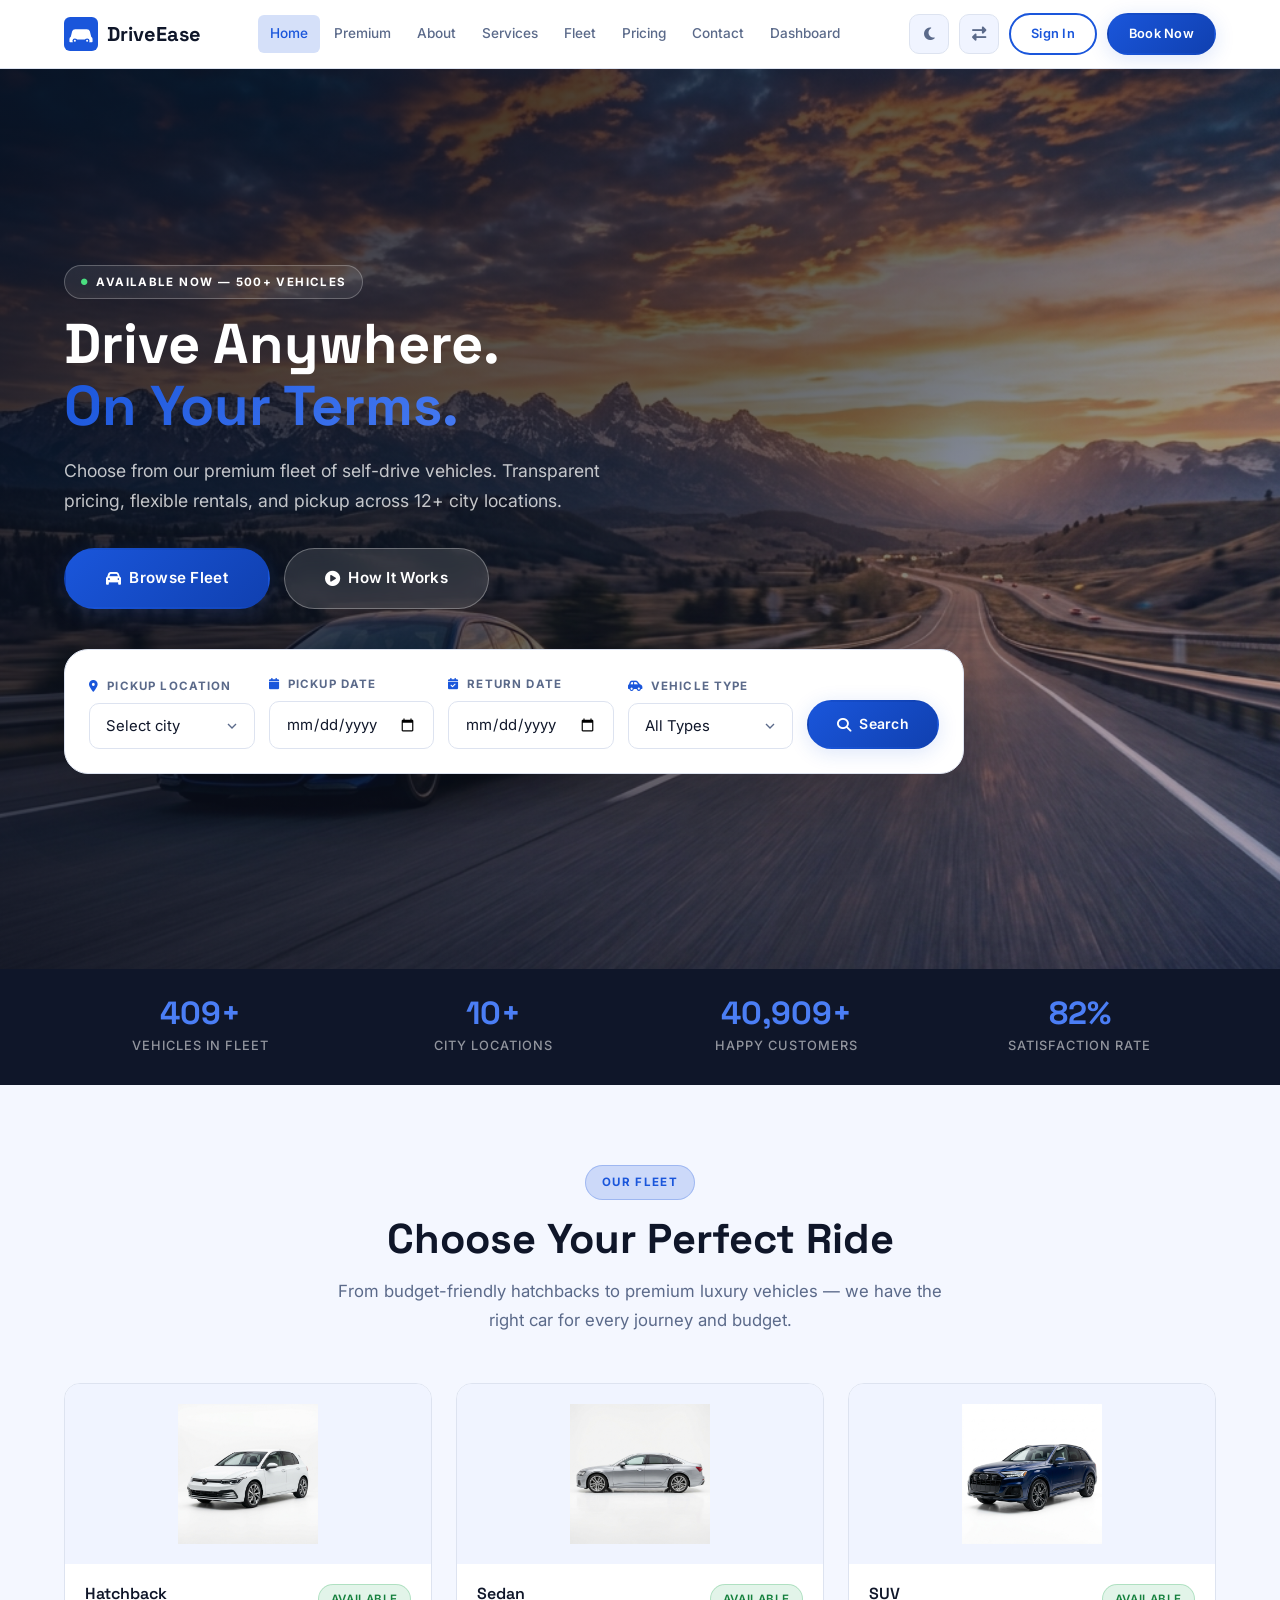
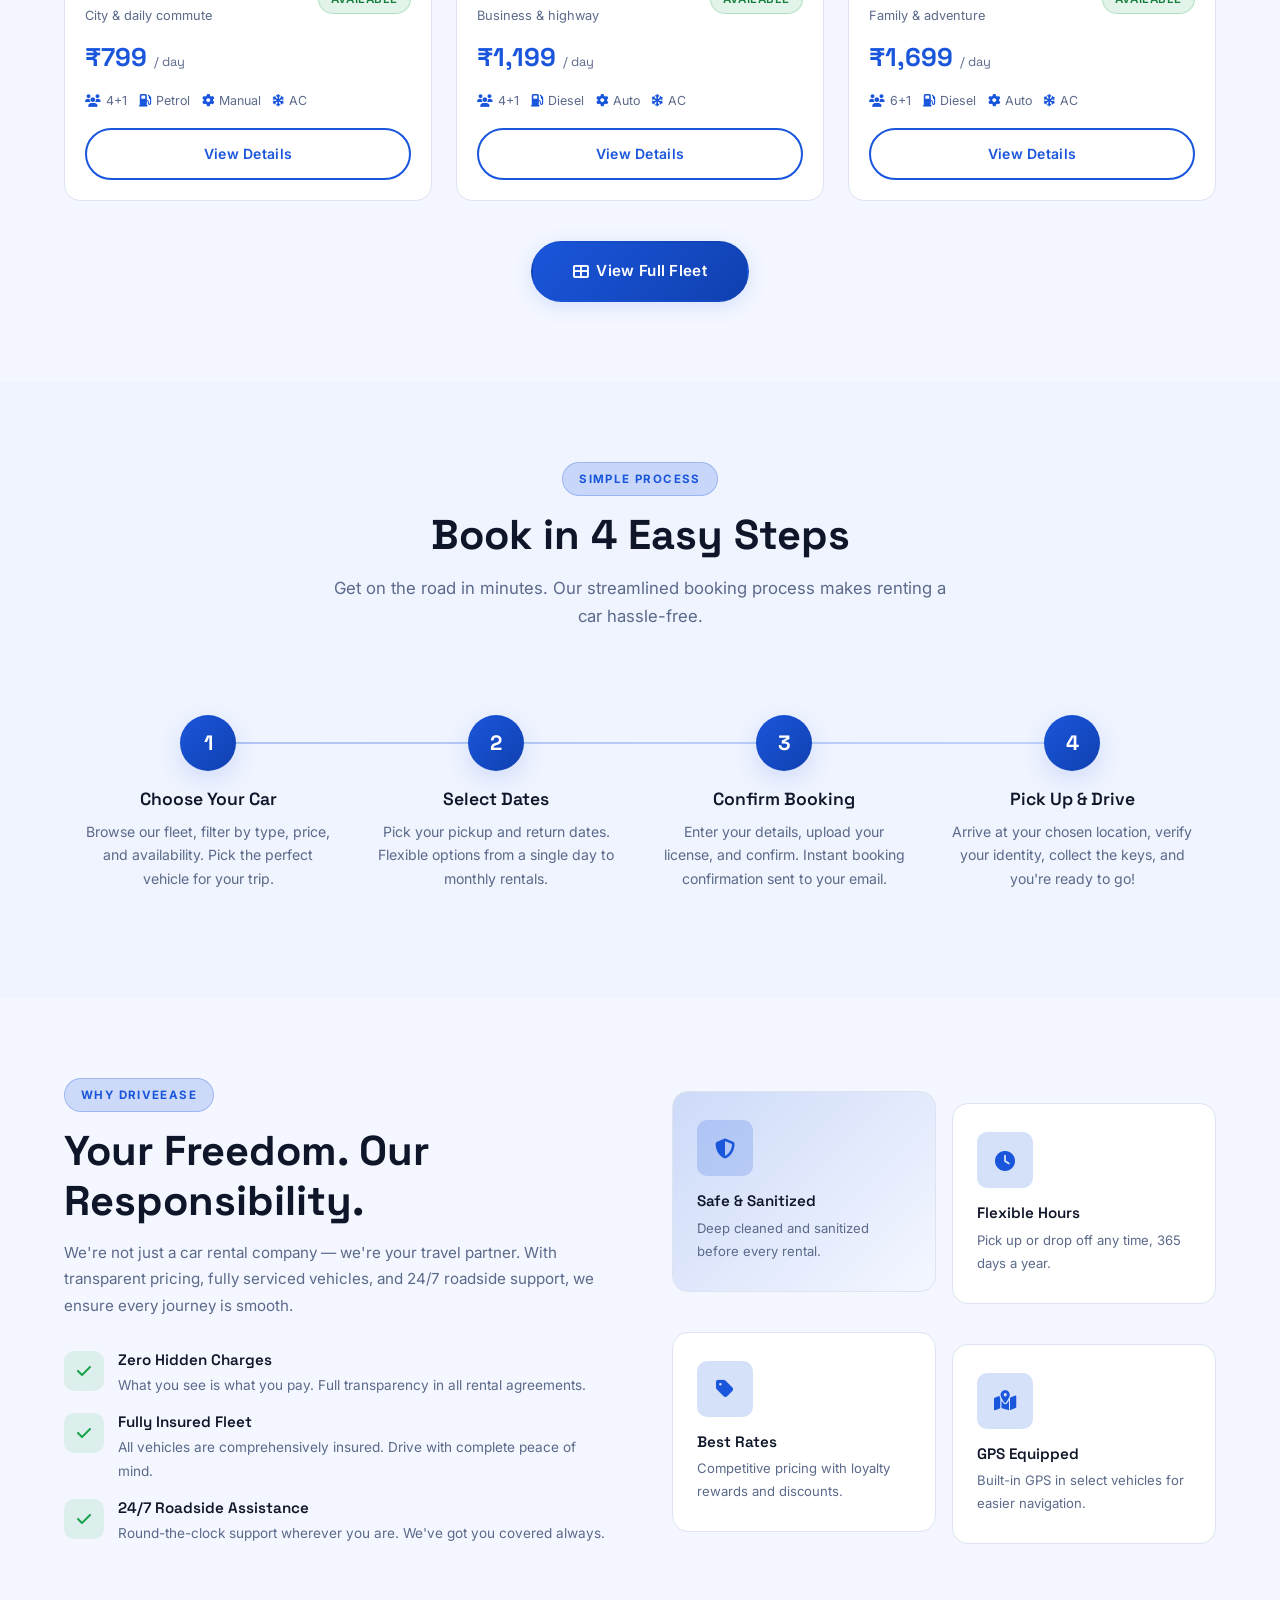
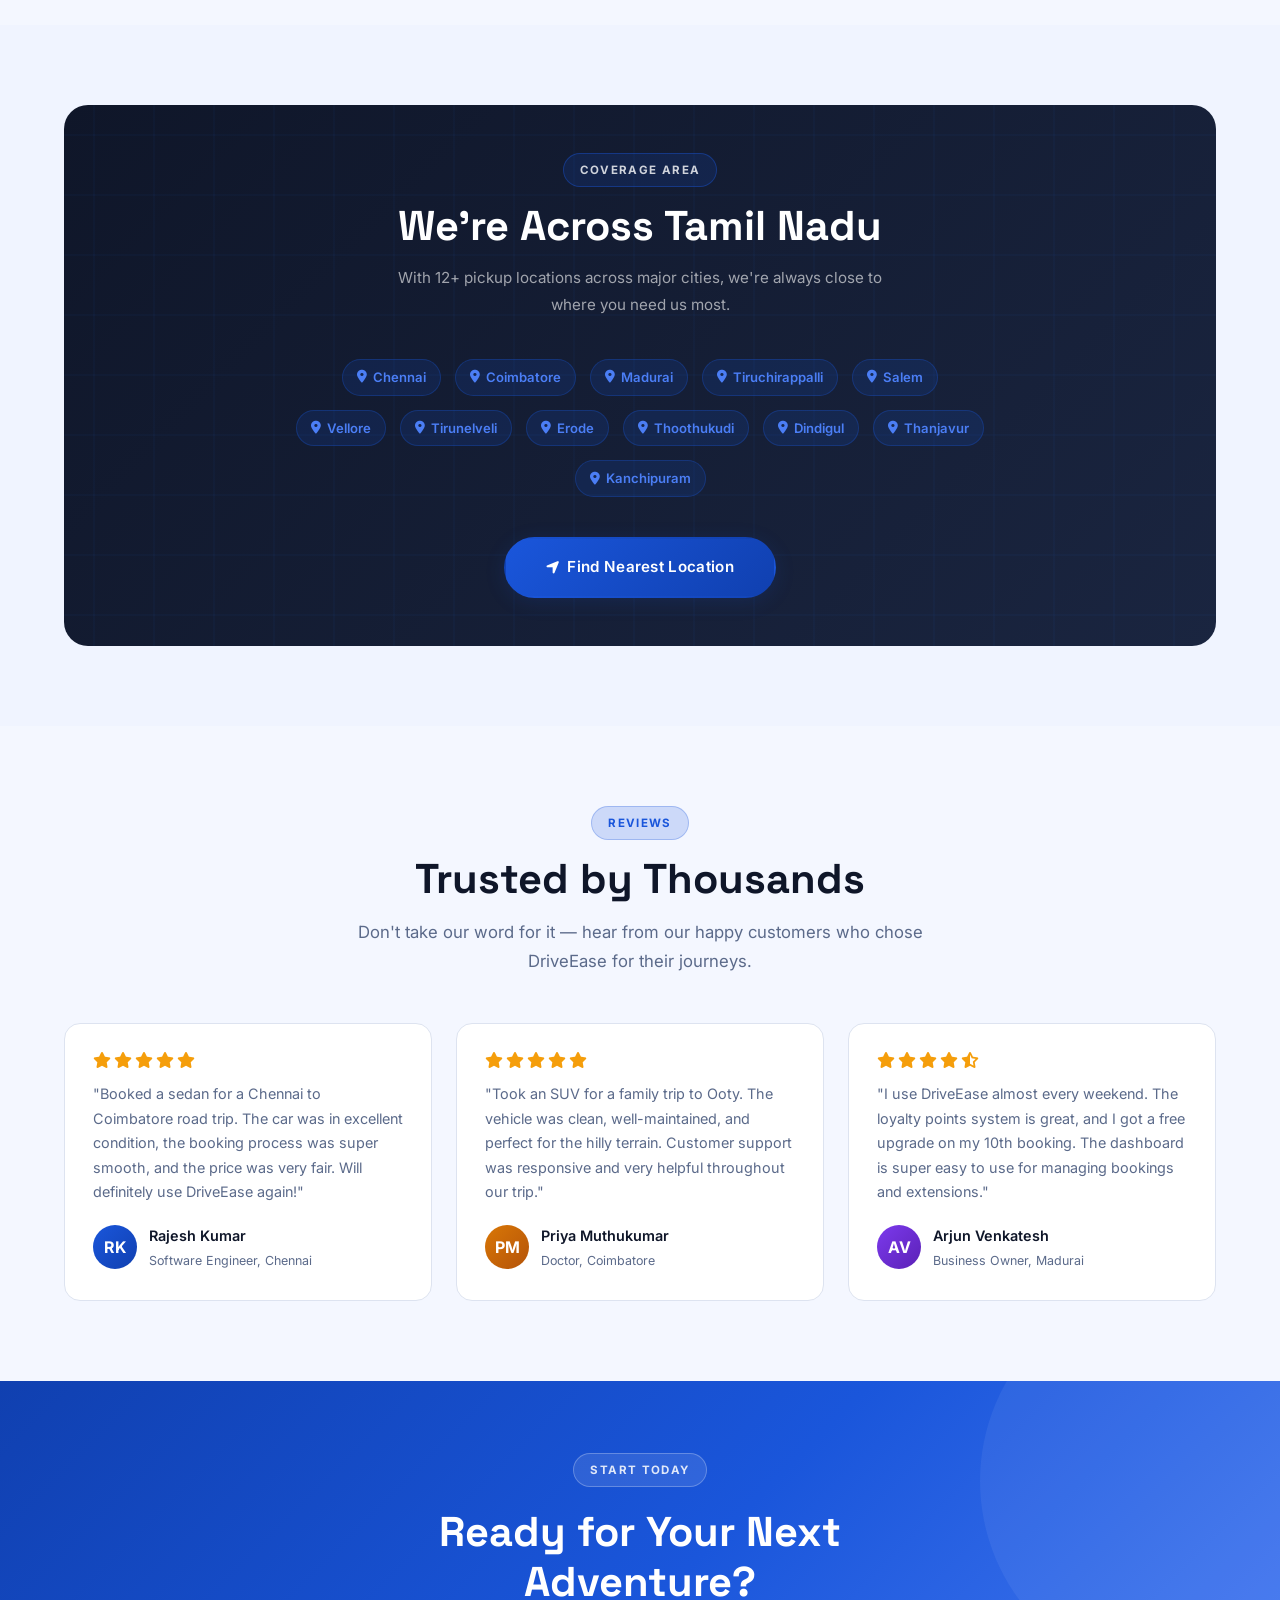
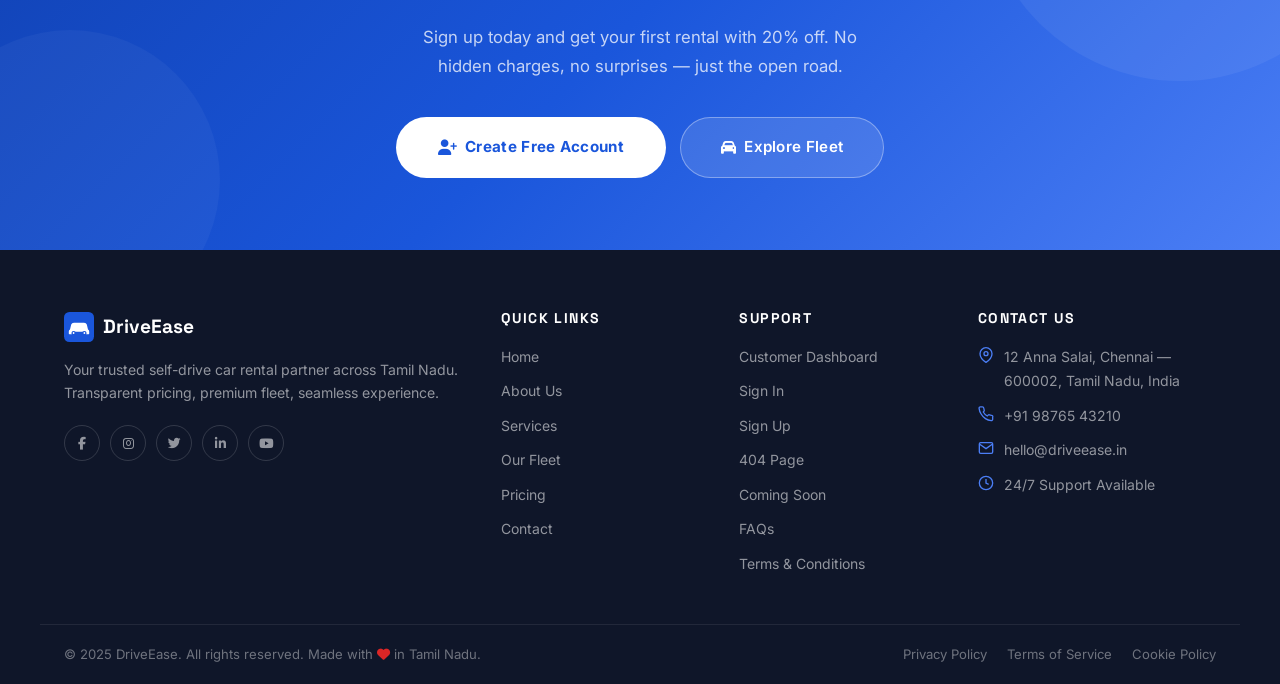
==== index.html @ 90c661fd "first commit" ====
<!DOCTYPE html>
<html lang="en" dir="ltr">
<head>
    <meta charset="UTF-8">
    <meta name="viewport" content="width=device-width, initial-scale=1.0">
    <meta name="description" content="DriveEase Car Rental — Book self-drive cars online. Choose from hatchbacks, sedans, SUVs & luxury vehicles. Affordable daily rates. Easy online booking.">
    <title>DriveEase | Car Rental & Self-Drive Booking</title>
    <link rel="icon" href="data:image/svg+xml,%3Csvg xmlns='http://www.w3.org/2000/svg' viewBox='0 0 100 100'%3E%3Crect width='100' height='100' rx='20' fill='%231A56DB'/%3E%3Cpath d='M20 58 L24 42 Q26 36 33 36 L67 36 Q74 36 76 42 L80 58 Q84 60 84 65 L84 72 Q84 74 82 74 L74 74 L74 70 Q74 66 70 66 L30 66 Q26 66 26 70 L26 74 L18 74 Q16 74 16 72 L16 65 Q16 60 20 58Z' fill='white'/%3E%3Ccircle cx='32' cy='70' r='7' fill='%231A56DB'/%3E%3Ccircle cx='32' cy='70' r='3' fill='white'/%3E%3Ccircle cx='68' cy='70' r='7' fill='%231A56DB'/%3E%3Ccircle cx='68' cy='70' r='3' fill='white'/%3E%3Cpath d='M28 52 L37 40 L63 40 L72 52Z' fill='%231A56DB' opacity='0.4'/%3E%3C/svg%3E">
    <link rel="stylesheet" href="https://cdnjs.cloudflare.com/ajax/libs/font-awesome/6.5.1/css/all.min.css">
    <link rel="stylesheet" href="style.css">
    <style>
        /* Page-specific styles */
        .hero-home1 {
            min-height: 100vh;
            display: flex;
            align-items: center;
            position: relative;
            overflow: hidden;
        }
        .hero-home1 .hero-bg {
            position: absolute;
            inset: 0;
            background-image: url('assets/hero_home1.png');
            background-size: cover;
            background-position: center;
            transform: scale(1.03);
            transition: transform 8s ease;
        }
        .hero-home1:hover .hero-bg { transform: scale(1); }
        .hero-home1 .hero-overlay {
            position: absolute;
            inset: 0;
            background: linear-gradient(135deg, rgba(10,15,30,0.88) 0%, rgba(15,22,41,0.6) 55%, rgba(26,86,219,0.15) 100%);
        }
        .hero-home1 .hero-content {
            position: relative;
            z-index: 2;
            width: 100%;
        }

        /* Grid layouts */
        .grid-3 { display: grid; grid-template-columns: repeat(3, 1fr); gap: 24px; }
        .grid-4 { display: grid; grid-template-columns: repeat(4, 1fr); gap: 24px; }
        .grid-2 { display: grid; grid-template-columns: repeat(2, 1fr); gap: 40px; align-items: center; }
        .grid-2-60 { display: grid; grid-template-columns: 3fr 2fr; gap: 60px; align-items: center; }

        /* How it works connector */
        .how-grid { display: grid; grid-template-columns: repeat(4, 1fr); gap: 0; position: relative; }
        .how-grid::before {
            content: '';
            position: absolute;
            top: 56px;
            transform: translateY(-50%);
            left: 14%;
            right: 14%;
            height: 2px;
            background: linear-gradient(90deg, var(--primary) 0%, var(--primary-light) 100%);
            z-index: 0;
            opacity: 0.3;
        }

        /* Coverage area badge */
        .coverage-map {
            background: linear-gradient(135deg, var(--secondary) 0%, var(--secondary-light) 100%);
            border-radius: var(--radius-xl);
            padding: 48px;
            position: relative;
            overflow: hidden;
        }
        .coverage-map::before {
            content: '';
            position: absolute;
            inset: 0;
            background: url("data:image/svg+xml,%3Csvg width='60' height='60' viewBox='0 0 60 60' xmlns='http://www.w3.org/2000/svg'%3E%3Cg fill='none' stroke='rgba(26,86,219,0.08)' stroke-width='1'%3E%3Cpath d='M30 0 L30 60 M0 30 L60 30'/%3E%3C/g%3E%3C/svg%3E");
        }

        .city-badge {
            display: inline-flex;
            align-items: center;
            gap: 6px;
            background: rgba(26, 86, 219, 0.15);
            border: 1px solid rgba(26, 86, 219, 0.3);
            border-radius: 50px;
            padding: 6px 14px;
            font-size: 0.82rem;
            font-weight: 600;
            color: var(--primary-light);
            margin: 4px;
        }

        /* Testimonials grid */
        .testimonials-grid { display: grid; grid-template-columns: repeat(3, 1fr); gap: 24px; }

        /* CTA section */
        .cta-section {
            background: linear-gradient(135deg, var(--primary-dark) 0%, var(--primary) 50%, var(--primary-light) 100%);
            padding: 72px 0;
            text-align: center;
            position: relative;
            overflow: hidden;
        }
        .cta-section::before {
            content: '';
            position: absolute;
            top: -100px; right: -100px;
            width: 400px; height: 400px;
            border-radius: 50%;
            background: rgba(255,255,255,0.06);
        }
        .cta-section::after {
            content: '';
            position: absolute;
            bottom: -80px; left: -80px;
            width: 300px; height: 300px;
            border-radius: 50%;
            background: rgba(255,255,255,0.04);
        }

        /* Why us feature row */
        .feature-icon-box {
            width: 56px; height: 56px;
            background: var(--primary-glow);
            border-radius: var(--radius-md);
            display: flex; align-items: center; justify-content: center;
            color: var(--primary);
            margin-bottom: 16px;
            transition: var(--transition);
        }
        .why-card:hover .feature-icon-box {
            background: var(--primary);
            color: #FFFFFF;
            transform: scale(1.1);
        }
        .why-card {
            padding: 28px 24px;
            background: var(--surface);
            border: 1px solid var(--border-light);
            border-radius: var(--radius-lg);
            transition: var(--transition);
        }
        .why-card:hover {
            transform: translateY(-5px);
            box-shadow: 0 20px 48px var(--shadow-base);
        }
        .dark .why-card { background: var(--surface-alt); border-color: var(--border-light); }

        @media (max-width: 1024px) {
            .grid-3 { grid-template-columns: repeat(2, 1fr); }
            .grid-4 { grid-template-columns: repeat(2, 1fr); }
            .how-grid { grid-template-columns: repeat(2, 1fr); }
            .how-grid::before { display: none; }
            .testimonials-grid { grid-template-columns: repeat(2, 1fr); }
            .grid-2-60 { grid-template-columns: 1fr; gap: 32px; }
        }
        @media (max-width: 768px) {
            .hero-home1 { min-height: 80vh; }
            .grid-3 { grid-template-columns: 1fr; }
            .grid-4 { grid-template-columns: repeat(2, 1fr); }
            .grid-2 { grid-template-columns: 1fr; gap: 24px; }
            .testimonials-grid { grid-template-columns: 1fr; }
            .coverage-map { padding: 28px 20px; }
        }
        @media (max-width: 480px) {
            .grid-4 { grid-template-columns: 1fr 1fr; }
        }
    </style>
</head>
<body>

<!-- ============================================================
     NAVBAR
     ============================================================ -->
<nav class="navbar" id="main-nav">
    <div class="nav-inner">
        <a href="index.html" class="nav-logo">
            <svg width="34" height="34" viewBox="0 0 100 100" xmlns="http://www.w3.org/2000/svg">
                <rect width="100" height="100" rx="18" fill="var(--primary)"/>
                <path d="M20 58 L24 42 Q26 36 33 36 L67 36 Q74 36 76 42 L80 58 Q84 60 84 65 L84 72 Q84 74 82 74 L74 74 L74 70 Q74 66 70 66 L30 66 Q26 66 26 70 L26 74 L18 74 Q16 74 16 72 L16 65 Q16 60 20 58Z" fill="white"/>
                <circle cx="32" cy="70" r="7" fill="var(--primary)"/><circle cx="32" cy="70" r="3" fill="white"/>
                <circle cx="68" cy="70" r="7" fill="var(--primary)"/><circle cx="68" cy="70" r="3" fill="white"/>
                <path d="M30 52 L36 40 L64 40 L70 52Z" fill="white" opacity="0.35"/>
            </svg>
            <span>DriveEase</span>
        </a>

        <div class="nav-links">
            <a href="index.html" class="nav-link active">Home</a>
            <a href="home2.html" class="nav-link">Premium</a>
            <a href="about.html" class="nav-link">About</a>
            <a href="services.html" class="nav-link">Services</a>
            <a href="fleet.html" class="nav-link">Fleet</a>
            <a href="pricing.html" class="nav-link">Pricing</a>
            <a href="contact.html" class="nav-link">Contact</a>
            <a href="dashboard.html" class="nav-link">Dashboard</a>
        </div>

        <div class="nav-actions">
            <button class="icon-btn dark-toggle" id="nav-dark-toggle" title="Toggle Dark Mode" aria-label="Toggle Dark Mode">
                <i class="fas fa-moon"></i>
            </button>
            <button class="icon-btn rtl-toggle" title="Toggle RTL" aria-label="Toggle RTL">
                <i class="fas fa-exchange-alt"></i>
            </button>
            <a href="login.html" class="btn btn-secondary btn-sm">Sign In</a>
            <a href="fleet.html" class="btn btn-primary btn-sm">Book Now</a>
        </div>

        <button class="hamburger" id="hamburger" aria-label="Open menu">
            <span></span><span></span><span></span>
        </button>
    </div>

    <div class="mobile-nav" id="mobile-nav">
        <a href="index.html" class="mobile-nav-link active">Home</a>
        <a href="home2.html" class="mobile-nav-link">Premium</a>
        <a href="about.html" class="mobile-nav-link">About</a>
        <a href="services.html" class="mobile-nav-link">Services</a>
        <a href="fleet.html" class="mobile-nav-link">Fleet</a>
        <a href="pricing.html" class="mobile-nav-link">Pricing</a>
        <a href="contact.html" class="mobile-nav-link">Contact</a>
        <a href="dashboard.html" class="mobile-nav-link">Dashboard</a>
        <div class="mobile-nav-actions">
            <a href="login.html" class="btn btn-secondary">Sign In</a>
            <a href="fleet.html" class="btn btn-primary">Book Now</a>
        </div>
    </div>
</nav>

<!-- ============================================================
     HERO SECTION
     ============================================================ -->
<section class="hero-home1">
    <div class="hero-bg"></div>
    <div class="hero-overlay"></div>
    <div class="hero-content">
        <div class="container">
            <div style="max-width:680px; margin-bottom:40px;">
                <div class="section-tag animate-on-scroll zoom-in" style="color:#fff; border-color:rgba(255,255,255,0.25); background:rgba(255,255,255,0.08);">
                    <i class="fas fa-circle" style="font-size:0.4rem; color:#4ADE80;"></i>
                    Available Now — 500+ Vehicles
                </div>
                <h1 class="animate-on-scroll slide-up" style="color:#FFFFFF; margin-bottom:20px; line-height:1.1;">
                    Drive Anywhere.<br>
                    <span class="gradient-text">On Your Terms.</span>
                </h1>
                <p class="animate-on-scroll slide-up" style="color:rgba(255,255,255,0.75); font-size:1.1rem; line-height:1.7; margin-bottom:32px; max-width:560px;">
                    Choose from our premium fleet of self-drive vehicles. Transparent pricing, flexible rentals, and pickup across 12+ city locations.
                </p>
                <div class="animate-on-scroll slide-up" style="display:flex; gap:14px; flex-wrap:wrap;">
                    <a href="fleet.html" class="btn btn-primary btn-lg">
                        <i class="fas fa-car"></i> Browse Fleet
                    </a>
                    <a href="about.html" class="btn btn-lg" style="background:rgba(255,255,255,0.12); color:#fff; border:1.5px solid rgba(255,255,255,0.3); backdrop-filter:blur(10px);">
                        <i class="fas fa-play-circle"></i> How It Works
                    </a>
                </div>
            </div>

            <!-- Search Widget -->
            <div class="search-widget animate-on-scroll slide-up" style="max-width:900px;">
                <div class="search-grid">
                    <div class="search-field">
                        <label for="pickup-location"><i class="fas fa-map-marker-alt" style="color:var(--primary); margin-right:4px;"></i> Pickup Location</label>
                        <select class="form-select" id="pickup-location">
                            <option value="">Select city</option>
                            <option>Chennai Central</option>
                            <option>Coimbatore</option>
                            <option>Madurai</option>
                            <option>Tiruchirappalli</option>
                            <option>Salem</option>
                            <option>Vellore</option>
                        </select>
                    </div>
                    <div class="search-field">
                        <label for="pickup-date"><i class="fas fa-calendar" style="color:var(--primary); margin-right:4px;"></i> Pickup Date</label>
                        <input type="date" class="form-input" id="pickup-date">
                    </div>
                    <div class="search-field">
                        <label for="return-date"><i class="fas fa-calendar-check" style="color:var(--primary); margin-right:4px;"></i> Return Date</label>
                        <input type="date" class="form-input" id="return-date">
                    </div>
                    <div class="search-field">
                        <label for="vehicle-type"><i class="fas fa-car-side" style="color:var(--primary); margin-right:4px;"></i> Vehicle Type</label>
                        <select class="form-select" id="vehicle-type">
                            <option value="">All Types</option>
                            <option>Hatchback</option>
                            <option>Sedan</option>
                            <option>SUV</option>
                            <option>Luxury</option>
                            <option>Van / MUV</option>
                        </select>
                    </div>
                    <div class="search-field" style="display:flex; align-items:flex-end;">
                        <a href="fleet.html" class="btn btn-primary btn-full" style="height:49px;">
                            <i class="fas fa-search"></i> Search
                        </a>
                    </div>
                </div>
            </div>
        </div>
    </div>
</section>

<!-- ============================================================
     STATS BAR
     ============================================================ -->
<section class="stats-bar">
    <div class="stats-grid">
        <div class="stat-item animate-on-scroll zoom-in">
            <div class="stat-number" data-counter data-target="500" data-suffix="+">500+</div>
            <div class="stat-label">Vehicles in Fleet</div>
        </div>
        <div class="stat-item animate-on-scroll zoom-in">
            <div class="stat-number" data-counter data-target="12" data-suffix="+">12+</div>
            <div class="stat-label">City Locations</div>
        </div>
        <div class="stat-item animate-on-scroll zoom-in">
            <div class="stat-number" data-counter data-target="50000" data-suffix="+">50,000+</div>
            <div class="stat-label">Happy Customers</div>
        </div>
        <div class="stat-item animate-on-scroll zoom-in">
            <div class="stat-number" data-counter data-target="98" data-suffix="%">98%</div>
            <div class="stat-label">Satisfaction Rate</div>
        </div>
    </div>
</section>

<!-- ============================================================
     FLEET PREVIEW
     ============================================================ -->
<section class="section" style="background: var(--bg-light);">
    <div class="container">
        <div class="text-center" style="margin-bottom:48px;">
            <div class="section-tag">Our Fleet</div>
            <h2 class="section-title animate-on-scroll slide-up">Choose Your Perfect Ride</h2>
            <p class="section-subtitle animate-on-scroll slide-up">From budget-friendly hatchbacks to premium luxury vehicles — we have the right car for every journey and budget.</p>
        </div>

        <div class="grid-3" style="gap:24px; margin-bottom:40px;">
            <!-- Hatchback -->
            <div class="fleet-card animate-on-scroll slide-up">
                <div class="fleet-card-img">
                    <img src="assets/fleet_hatchback.png" alt="Hatchback rental car">
                </div>
                <div class="fleet-card-body">
                    <div style="display:flex; justify-content:space-between; align-items:flex-start; margin-bottom:8px;">
                        <div>
                            <h3 style="font-size:1rem; margin-bottom:2px;">Hatchback</h3>
                            <p style="font-size:0.8rem; color:var(--text-muted);">City & daily commute</p>
                        </div>
                        <span class="badge badge-active">Available</span>
                    </div>
                    <div class="fleet-card-price">₹799 <span>/ day</span></div>
                    <div class="fleet-card-features">
                        <span class="fleet-feat"><i class="fas fa-users" style="color:var(--primary);"></i> 4+1</span>
                        <span class="fleet-feat"><i class="fas fa-gas-pump" style="color:var(--primary);"></i> Petrol</span>
                        <span class="fleet-feat"><i class="fas fa-cog" style="color:var(--primary);"></i> Manual</span>
                        <span class="fleet-feat"><i class="fas fa-snowflake" style="color:var(--primary);"></i> AC</span>
                    </div>
                    <a href="fleet.html" class="btn btn-secondary btn-full" style="margin-top:16px;">View Details</a>
                </div>
            </div>

            <!-- Sedan -->
            <div class="fleet-card animate-on-scroll slide-up">
                <div class="fleet-card-img">
                    <img src="assets/fleet_sedan.png" alt="Sedan rental car">
                </div>
                <div class="fleet-card-body">
                    <div style="display:flex; justify-content:space-between; align-items:flex-start; margin-bottom:8px;">
                        <div>
                            <h3 style="font-size:1rem; margin-bottom:2px;">Sedan</h3>
                            <p style="font-size:0.8rem; color:var(--text-muted);">Business & highway</p>
                        </div>
                        <span class="badge badge-active">Available</span>
                    </div>
                    <div class="fleet-card-price">₹1,199 <span>/ day</span></div>
                    <div class="fleet-card-features">
                        <span class="fleet-feat"><i class="fas fa-users" style="color:var(--primary);"></i> 4+1</span>
                        <span class="fleet-feat"><i class="fas fa-gas-pump" style="color:var(--primary);"></i> Diesel</span>
                        <span class="fleet-feat"><i class="fas fa-cog" style="color:var(--primary);"></i> Auto</span>
                        <span class="fleet-feat"><i class="fas fa-snowflake" style="color:var(--primary);"></i> AC</span>
                    </div>
                    <a href="fleet.html" class="btn btn-secondary btn-full" style="margin-top:16px;">View Details</a>
                </div>
            </div>

            <!-- SUV -->
            <div class="fleet-card animate-on-scroll slide-up">
                <div class="fleet-card-img">
                    <img src="assets/fleet_suv.png" alt="SUV rental car">
                </div>
                <div class="fleet-card-body">
                    <div style="display:flex; justify-content:space-between; align-items:flex-start; margin-bottom:8px;">
                        <div>
                            <h3 style="font-size:1rem; margin-bottom:2px;">SUV</h3>
                            <p style="font-size:0.8rem; color:var(--text-muted);">Family & adventure</p>
                        </div>
                        <span class="badge badge-active">Available</span>
                    </div>
                    <div class="fleet-card-price">₹1,699 <span>/ day</span></div>
                    <div class="fleet-card-features">
                        <span class="fleet-feat"><i class="fas fa-users" style="color:var(--primary);"></i> 6+1</span>
                        <span class="fleet-feat"><i class="fas fa-gas-pump" style="color:var(--primary);"></i> Diesel</span>
                        <span class="fleet-feat"><i class="fas fa-cog" style="color:var(--primary);"></i> Auto</span>
                        <span class="fleet-feat"><i class="fas fa-snowflake" style="color:var(--primary);"></i> AC</span>
                    </div>
                    <a href="fleet.html" class="btn btn-secondary btn-full" style="margin-top:16px;">View Details</a>
                </div>
            </div>
        </div>

        <div class="text-center">
            <a href="fleet.html" class="btn btn-primary btn-lg">
                <i class="fas fa-th-large"></i> View Full Fleet
            </a>
        </div>
    </div>
</section>

<!-- ============================================================
     HOW IT WORKS
     ============================================================ -->
<section class="section" style="background: var(--surface-alt);">
    <div class="container">
        <div class="text-center" style="margin-bottom:56px;">
            <div class="section-tag">Simple Process</div>
            <h2 class="section-title animate-on-scroll slide-up">Book in 4 Easy Steps</h2>
            <p class="section-subtitle animate-on-scroll slide-up">Get on the road in minutes. Our streamlined booking process makes renting a car hassle-free.</p>
        </div>

        <div class="how-grid">
            <div class="how-step animate-on-scroll zoom-in">
                <div class="step-number" style="position:relative; z-index:1;">1</div>
                <h3 style="margin-bottom:10px; font-size:1.1rem;">Choose Your Car</h3>
                <p style="font-size:0.88rem; color:var(--text-muted); line-height:1.65;">Browse our fleet, filter by type, price, and availability. Pick the perfect vehicle for your trip.</p>
            </div>
            <div class="how-step animate-on-scroll zoom-in">
                <div class="step-number" style="position:relative; z-index:1;">2</div>
                <h3 style="margin-bottom:10px; font-size:1.1rem;">Select Dates</h3>
                <p style="font-size:0.88rem; color:var(--text-muted); line-height:1.65;">Pick your pickup and return dates. Flexible options from a single day to monthly rentals.</p>
            </div>
            <div class="how-step animate-on-scroll zoom-in">
                <div class="step-number" style="position:relative; z-index:1;">3</div>
                <h3 style="margin-bottom:10px; font-size:1.1rem;">Confirm Booking</h3>
                <p style="font-size:0.88rem; color:var(--text-muted); line-height:1.65;">Enter your details, upload your license, and confirm. Instant booking confirmation sent to your email.</p>
            </div>
            <div class="how-step animate-on-scroll zoom-in">
                <div class="step-number" style="position:relative; z-index:1;">4</div>
                <h3 style="margin-bottom:10px; font-size:1.1rem;">Pick Up & Drive</h3>
                <p style="font-size:0.88rem; color:var(--text-muted); line-height:1.65;">Arrive at your chosen location, verify your identity, collect the keys, and you're ready to go!</p>
            </div>
        </div>
    </div>
</section>

<!-- ============================================================
     WHY CHOOSE US
     ============================================================ -->
<section class="section">
    <div class="container">
        <div class="grid-2" style="gap:64px; align-items:center;">
            <div>
                <div class="section-tag">Why DriveEase</div>
                <h2 class="section-title animate-on-scroll slide-right">Your Freedom. Our Responsibility.</h2>
                <p style="color:var(--text-muted); line-height:1.75; margin-bottom:32px; font-size:0.95rem;">
                    We're not just a car rental company — we're your travel partner. With transparent pricing, fully serviced vehicles, and 24/7 roadside support, we ensure every journey is smooth.
                </p>
                <div style="display:flex; flex-direction:column; gap:16px;">
                    <div style="display:flex; align-items:flex-start; gap:14px;" class="animate-on-scroll slide-right">
                        <div style="width:40px; height:40px; border-radius:var(--radius-md); background:rgba(22,163,74,0.1); display:flex; align-items:center; justify-content:center; flex-shrink:0; color:#16A34A;">
                            <i class="fas fa-check"></i>
                        </div>
                        <div>
                            <h4 style="font-size:0.95rem; margin-bottom:4px;">Zero Hidden Charges</h4>
                            <p style="font-size:0.85rem; color:var(--text-muted);">What you see is what you pay. Full transparency in all rental agreements.</p>
                        </div>
                    </div>
                    <div style="display:flex; align-items:flex-start; gap:14px;" class="animate-on-scroll slide-right">
                        <div style="width:40px; height:40px; border-radius:var(--radius-md); background:rgba(22,163,74,0.1); display:flex; align-items:center; justify-content:center; flex-shrink:0; color:#16A34A;">
                            <i class="fas fa-check"></i>
                        </div>
                        <div>
                            <h4 style="font-size:0.95rem; margin-bottom:4px;">Fully Insured Fleet</h4>
                            <p style="font-size:0.85rem; color:var(--text-muted);">All vehicles are comprehensively insured. Drive with complete peace of mind.</p>
                        </div>
                    </div>
                    <div style="display:flex; align-items:flex-start; gap:14px;" class="animate-on-scroll slide-right">
                        <div style="width:40px; height:40px; border-radius:var(--radius-md); background:rgba(22,163,74,0.1); display:flex; align-items:center; justify-content:center; flex-shrink:0; color:#16A34A;">
                            <i class="fas fa-check"></i>
                        </div>
                        <div>
                            <h4 style="font-size:0.95rem; margin-bottom:4px;">24/7 Roadside Assistance</h4>
                            <p style="font-size:0.85rem; color:var(--text-muted);">Round-the-clock support wherever you are. We've got you covered always.</p>
                        </div>
                    </div>
                </div>
            </div>
            <div class="grid-2 animate-on-scroll slide-left" style="grid-template-columns:1fr 1fr; gap:16px;">
                <div class="why-card" style="background: linear-gradient(135deg, var(--primary-glow), transparent);">
                    <div class="feature-icon-box"><i class="fas fa-shield-alt fa-lg"></i></div>
                    <h4 style="font-size:0.95rem; margin-bottom:6px;">Safe & Sanitized</h4>
                    <p style="font-size:0.82rem; color:var(--text-muted);">Deep cleaned and sanitized before every rental.</p>
                </div>
                <div class="why-card" style="margin-top:24px;">
                    <div class="feature-icon-box"><i class="fas fa-clock fa-lg"></i></div>
                    <h4 style="font-size:0.95rem; margin-bottom:6px;">Flexible Hours</h4>
                    <p style="font-size:0.82rem; color:var(--text-muted);">Pick up or drop off any time, 365 days a year.</p>
                </div>
                <div class="why-card">
                    <div class="feature-icon-box"><i class="fas fa-tag fa-lg"></i></div>
                    <h4 style="font-size:0.95rem; margin-bottom:6px;">Best Rates</h4>
                    <p style="font-size:0.82rem; color:var(--text-muted);">Competitive pricing with loyalty rewards and discounts.</p>
                </div>
                <div class="why-card" style="margin-top:24px;">
                    <div class="feature-icon-box"><i class="fas fa-map-marked-alt fa-lg"></i></div>
                    <h4 style="font-size:0.95rem; margin-bottom:6px;">GPS Equipped</h4>
                    <p style="font-size:0.82rem; color:var(--text-muted);">Built-in GPS in select vehicles for easier navigation.</p>
                </div>
            </div>
        </div>
    </div>
</section>

<!-- ============================================================
     COVERAGE AREA
     ============================================================ -->
<section class="section" style="background: var(--surface-alt);">
    <div class="container">
        <div class="coverage-map">
            <div style="position:relative; z-index:1; text-align:center;">
                <div class="section-tag" style="color:rgba(255,255,255,0.8); border-color:rgba(26,86,219,0.4); background:rgba(26,86,219,0.15);">Coverage Area</div>
                <h2 style="color:#FFFFFF; margin-bottom:14px;" class="animate-on-scroll slide-up">We're Across Tamil Nadu</h2>
                <p style="color:rgba(255,255,255,0.6); margin-bottom:36px; max-width:500px; margin-left:auto; margin-right:auto; font-size:0.95rem;" class="animate-on-scroll slide-up">
                    With 12+ pickup locations across major cities, we're always close to where you need us most.
                </p>
                <div class="animate-on-scroll zoom-in" style="display:flex; flex-wrap:wrap; justify-content:center; gap:6px; max-width:700px; margin:0 auto 36px;">
                    <span class="city-badge"><i class="fas fa-map-marker-alt"></i> Chennai</span>
                    <span class="city-badge"><i class="fas fa-map-marker-alt"></i> Coimbatore</span>
                    <span class="city-badge"><i class="fas fa-map-marker-alt"></i> Madurai</span>
                    <span class="city-badge"><i class="fas fa-map-marker-alt"></i> Tiruchirappalli</span>
                    <span class="city-badge"><i class="fas fa-map-marker-alt"></i> Salem</span>
                    <span class="city-badge"><i class="fas fa-map-marker-alt"></i> Vellore</span>
                    <span class="city-badge"><i class="fas fa-map-marker-alt"></i> Tirunelveli</span>
                    <span class="city-badge"><i class="fas fa-map-marker-alt"></i> Erode</span>
                    <span class="city-badge"><i class="fas fa-map-marker-alt"></i> Thoothukudi</span>
                    <span class="city-badge"><i class="fas fa-map-marker-alt"></i> Dindigul</span>
                    <span class="city-badge"><i class="fas fa-map-marker-alt"></i> Thanjavur</span>
                    <span class="city-badge"><i class="fas fa-map-marker-alt"></i> Kanchipuram</span>
                </div>
                <a href="contact.html" class="btn btn-primary btn-lg">
                    <i class="fas fa-location-arrow"></i> Find Nearest Location
                </a>
            </div>
        </div>
    </div>
</section>

<!-- ============================================================
     TESTIMONIALS
     ============================================================ -->
<section class="section">
    <div class="container">
        <div class="text-center" style="margin-bottom:48px;">
            <div class="section-tag">Reviews</div>
            <h2 class="section-title animate-on-scroll slide-up">Trusted by Thousands</h2>
            <p class="section-subtitle animate-on-scroll slide-up">Don't take our word for it — hear from our happy customers who chose DriveEase for their journeys.</p>
        </div>

        <div class="testimonials-grid">
            <div class="testimonial-card animate-on-scroll slide-up">
                <div class="stars">
                    <i class="fas fa-star"></i><i class="fas fa-star"></i><i class="fas fa-star"></i><i class="fas fa-star"></i><i class="fas fa-star"></i>
                </div>
                <p style="font-size:0.9rem; color:var(--text-muted); line-height:1.7; margin-bottom:18px;">"Booked a sedan for a Chennai to Coimbatore road trip. The car was in excellent condition, the booking process was super smooth, and the price was very fair. Will definitely use DriveEase again!"</p>
                <div style="display:flex; align-items:center; gap:12px;">
                    <div class="testimonial-avatar-placeholder">RK</div>
                    <div>
                        <p style="font-size:0.9rem; font-weight:600; margin-bottom:2px;">Rajesh Kumar</p>
                        <p style="font-size:0.78rem; color:var(--text-muted);">Software Engineer, Chennai</p>
                    </div>
                </div>
            </div>
            <div class="testimonial-card animate-on-scroll slide-up">
                <div class="stars">
                    <i class="fas fa-star"></i><i class="fas fa-star"></i><i class="fas fa-star"></i><i class="fas fa-star"></i><i class="fas fa-star"></i>
                </div>
                <p style="font-size:0.9rem; color:var(--text-muted); line-height:1.7; margin-bottom:18px;">"Took an SUV for a family trip to Ooty. The vehicle was clean, well-maintained, and perfect for the hilly terrain. Customer support was responsive and very helpful throughout our trip."</p>
                <div style="display:flex; align-items:center; gap:12px;">
                    <div class="testimonial-avatar-placeholder" style="background:linear-gradient(135deg,#D97706,#B45309);">PM</div>
                    <div>
                        <p style="font-size:0.9rem; font-weight:600; margin-bottom:2px;">Priya Muthukumar</p>
                        <p style="font-size:0.78rem; color:var(--text-muted);">Doctor, Coimbatore</p>
                    </div>
                </div>
            </div>
            <div class="testimonial-card animate-on-scroll slide-up">
                <div class="stars">
                    <i class="fas fa-star"></i><i class="fas fa-star"></i><i class="fas fa-star"></i><i class="fas fa-star"></i><i class="fas fa-star-half-alt"></i>
                </div>
                <p style="font-size:0.9rem; color:var(--text-muted); line-height:1.7; margin-bottom:18px;">"I use DriveEase almost every weekend. The loyalty points system is great, and I got a free upgrade on my 10th booking. The dashboard is super easy to use for managing bookings and extensions."</p>
                <div style="display:flex; align-items:center; gap:12px;">
                    <div class="testimonial-avatar-placeholder" style="background:linear-gradient(135deg,#7C3AED,#5B21B6);">AV</div>
                    <div>
                        <p style="font-size:0.9rem; font-weight:600; margin-bottom:2px;">Arjun Venkatesh</p>
                        <p style="font-size:0.78rem; color:var(--text-muted);">Business Owner, Madurai</p>
                    </div>
                </div>
            </div>
        </div>
    </div>
</section>

<!-- ============================================================
     CTA SECTION
     ============================================================ -->
<section class="cta-section">
    <div class="container" style="position:relative; z-index:1;">
        <div class="section-tag animate-on-scroll zoom-in" style="color:rgba(255,255,255,0.85); border-color:rgba(255,255,255,0.25); background:rgba(255,255,255,0.1); margin-bottom:20px;">
            Start Today
        </div>
        <h2 class="animate-on-scroll slide-up" style="color:#FFFFFF; margin-bottom:16px; max-width:540px; margin-left:auto; margin-right:auto;">
            Ready for Your Next Adventure?
        </h2>
        <p class="animate-on-scroll slide-up" style="color:rgba(255,255,255,0.75); margin-bottom:36px; font-size:1.05rem; max-width:480px; margin-left:auto; margin-right:auto;">
            Sign up today and get your first rental with 20% off. No hidden charges, no surprises — just the open road.
        </p>
        <div class="animate-on-scroll zoom-in" style="display:flex; gap:14px; justify-content:center; flex-wrap:wrap;">
            <a href="signup.html" class="btn btn-lg" style="background:#FFFFFF; color:var(--primary); font-weight:700;">
                <i class="fas fa-user-plus"></i> Create Free Account
            </a>
            <a href="fleet.html" class="btn btn-lg" style="background:rgba(255,255,255,0.12); color:#fff; border:1.5px solid rgba(255,255,255,0.35);">
                <i class="fas fa-car"></i> Explore Fleet
            </a>
        </div>
    </div>
</section>

<!-- ============================================================
     FOOTER
     ============================================================ -->
<footer class="footer">
    <div class="footer-grid">
        <div class="footer-brand">
            <div class="footer-logo">
                <svg width="30" height="30" viewBox="0 0 100 100" xmlns="http://www.w3.org/2000/svg">
                    <rect width="100" height="100" rx="18" fill="var(--primary)"/>
                    <path d="M20 58 L24 42 Q26 36 33 36 L67 36 Q74 36 76 42 L80 58 Q84 60 84 65 L84 72 Q84 74 82 74 L74 74 L74 70 Q74 66 70 66 L30 66 Q26 66 26 70 L26 74 L18 74 Q16 74 16 72 L16 65 Q16 60 20 58Z" fill="white"/>
                    <circle cx="32" cy="70" r="7" fill="var(--primary)"/><circle cx="32" cy="70" r="3" fill="white"/>
                    <circle cx="68" cy="70" r="7" fill="var(--primary)"/><circle cx="68" cy="70" r="3" fill="white"/>
                </svg>
                DriveEase
            </div>
            <p>Your trusted self-drive car rental partner across Tamil Nadu. Transparent pricing, premium fleet, seamless experience.</p>
            <div class="footer-socials">
                <a href="#" class="footer-social-link" aria-label="Facebook"><i class="fab fa-facebook-f"></i></a>
                <a href="#" class="footer-social-link" aria-label="Instagram"><i class="fab fa-instagram"></i></a>
                <a href="#" class="footer-social-link" aria-label="Twitter"><i class="fab fa-twitter"></i></a>
                <a href="#" class="footer-social-link" aria-label="LinkedIn"><i class="fab fa-linkedin-in"></i></a>
                <a href="#" class="footer-social-link" aria-label="YouTube"><i class="fab fa-youtube"></i></a>
            </div>
        </div>

        <div class="footer-col">
            <h4>Quick Links</h4>
            <div class="footer-links">
                <a href="index.html" class="footer-link">Home</a>
                <a href="about.html" class="footer-link">About Us</a>
                <a href="services.html" class="footer-link">Services</a>
                <a href="fleet.html" class="footer-link">Our Fleet</a>
                <a href="pricing.html" class="footer-link">Pricing</a>
                <a href="contact.html" class="footer-link">Contact</a>
            </div>
        </div>

        <div class="footer-col">
            <h4>Support</h4>
            <div class="footer-links">
                <a href="dashboard.html" class="footer-link">Customer Dashboard</a>
                <a href="login.html" class="footer-link">Sign In</a>
                <a href="signup.html" class="footer-link">Sign Up</a>
                <a href="404.html" class="footer-link">404 Page</a>
                <a href="coming-soon.html" class="footer-link">Coming Soon</a>
                <a href="#" class="footer-link">FAQs</a>
                <a href="#" class="footer-link">Terms & Conditions</a>
            </div>
        </div>

        <div class="footer-col">
            <h4>Contact Us</h4>
            <div class="footer-contact-item">
                <svg xmlns="http://www.w3.org/2000/svg" width="16" height="16" viewBox="0 0 24 24" fill="none" stroke="currentColor" stroke-width="2"><path d="M21 10c0 7-9 13-9 13s-9-6-9-13a9 9 0 0 1 18 0z"/><circle cx="12" cy="10" r="3"/></svg>
                12 Anna Salai, Chennai — 600002, Tamil Nadu, India
            </div>
            <div class="footer-contact-item">
                <svg xmlns="http://www.w3.org/2000/svg" width="16" height="16" viewBox="0 0 24 24" fill="none" stroke="currentColor" stroke-width="2"><path d="M22 16.92v3a2 2 0 0 1-2.18 2 19.79 19.79 0 0 1-8.63-3.07A19.5 19.5 0 0 1 4.69 12 19.79 19.79 0 0 1 1.61 3.5 2 2 0 0 1 3.6 1.32h3a2 2 0 0 1 2 1.72 12.84 12.84 0 0 0 .7 2.81 2 2 0 0 1-.45 2.11L7.91 9a16 16 0 0 0 6 6l1.27-1.27a2 2 0 0 1 2.11-.45 12.84 12.84 0 0 0 2.81.7A2 2 0 0 1 22 16.92z"/></svg>
                +91 98765 43210
            </div>
            <div class="footer-contact-item">
                <svg xmlns="http://www.w3.org/2000/svg" width="16" height="16" viewBox="0 0 24 24" fill="none" stroke="currentColor" stroke-width="2"><path d="M4 4h16c1.1 0 2 .9 2 2v12c0 1.1-.9 2-2 2H4c-1.1 0-2-.9-2-2V6c0-1.1.9-2 2-2z"/><polyline points="22,6 12,13 2,6"/></svg>
                hello@driveease.in
            </div>
            <div class="footer-contact-item">
                <svg xmlns="http://www.w3.org/2000/svg" width="16" height="16" viewBox="0 0 24 24" fill="none" stroke="currentColor" stroke-width="2"><circle cx="12" cy="12" r="10"/><polyline points="12 6 12 12 16 14"/></svg>
                24/7 Support Available
            </div>
        </div>
    </div>

    <div class="footer-bottom" style="max-width:1200px; margin:0 auto;">
        <p>© 2025 DriveEase. All rights reserved. Made with <i class="fas fa-heart" style="color:var(--error);"></i> in Tamil Nadu.</p>
        <div class="footer-bottom-links">
            <a href="#">Privacy Policy</a>
            <a href="#">Terms of Service</a>
            <a href="#">Cookie Policy</a>
        </div>
    </div>
</footer>

<script src="script.js"></script>
</body>
</html>
---- style.css ----
/* ============================================================
   DriveEase — Car Rental & Self-Drive Booking Service
   Global Design System & Styles
   ============================================================ */

@import url('https://fonts.googleapis.com/css2?family=Space+Grotesk:wght@300;400;500;600;700&family=Inter:wght@300;400;500;600;700&display=swap');

/* ---- CSS Variables ---- */
:root {
    --primary: #1A56DB;
    --primary-light: #4B7EF5;
    --primary-dark: #1040B0;
    --primary-glow: rgba(26, 86, 219, 0.18);
    --secondary: #0F1629;
    --secondary-light: #1A2540;
    --secondary-dark: #080D1A;
    --bg-light: #F4F7FF;
    --bg-white: #FFFFFF;
    --surface: #FFFFFF;
    --surface-alt: #F0F4FF;
    --text-dark: #0F1629;
    --text-muted: #5B6A8A;
    --text-light: #8B9AB9;
    --border-light: #DDE3F0;
    --success: #16A34A;
    --warning: #D97706;
    --error: #DC2626;
    --info: #0EA5E9;
    --shadow-primary: rgba(26, 86, 219, 0.15);
    --shadow-base: rgba(15, 22, 41, 0.08);
    --shadow-deep: rgba(15, 22, 41, 0.18);
    --radius-sm: 6px;
    --radius-md: 10px;
    --radius-lg: 16px;
    --radius-xl: 24px;
    --radius-2xl: 32px;
    --transition: all 0.3s cubic-bezier(0.4, 0, 0.2, 1);
    --font-heading: 'Space Grotesk', sans-serif;
    --font-body: 'Inter', sans-serif;
    --logo-color: #1A56DB;
}

.dark {
    --bg-light: #0C0F1A;
    --bg-white: #0C0F1A;
    --surface: #111827;
    --surface-alt: #1A2035;
    --text-dark: #E8EEFF;
    --text-muted: #94A3B8;
    --text-light: #64748B;
    --border-light: #1E2D4A;
    --shadow-primary: rgba(26, 86, 219, 0.25);
    --shadow-base: rgba(0, 0, 0, 0.3);
    --shadow-deep: rgba(0, 0, 0, 0.5);
    --logo-color: #4B7EF5;
}

/* ---- Reset & Base ---- */
*, *::before, *::after {
    margin: 0;
    padding: 0;
    box-sizing: border-box;
}

html {
    scroll-behavior: smooth;
    font-size: 16px;
    overflow-x: clip;
}

body {
    font-family: var(--font-body);
    color: var(--text-dark);
    background-color: var(--bg-light);
    line-height: 1.75;
    overflow-x: hidden;
    transition: background-color 0.3s ease, color 0.3s ease;
}

h1, h2, h3, h4, h5, h6 {
    font-family: var(--font-heading);
    line-height: 1.2;
    color: var(--text-dark);
}

h1 { font-size: clamp(2rem, 5vw, 3.5rem); font-weight: 700; }
h2 { font-size: clamp(1.6rem, 3.5vw, 2.6rem); font-weight: 700; }
h3 { font-size: clamp(1.2rem, 2.5vw, 1.7rem); font-weight: 600; }
h4 { font-size: clamp(1rem, 2vw, 1.3rem); font-weight: 600; }

a { text-decoration: none; color: inherit; transition: var(--transition); }
img { max-width: 100%; height: auto; display: block; }
ul, ol { list-style: none; }

input, textarea, select, button {
    font-family: var(--font-body);
    outline: none;
    border: none;
    background: none;
}

/* ---- RTL Support ---- */
[dir="rtl"] { direction: rtl; text-align: right; }
[dir="rtl"] .nav-links { flex-direction: row-reverse; }
[dir="rtl"] .sidebar { left: auto; right: 0; }
[dir="rtl"] .main-content { margin-left: 0; margin-right: 260px; }
[dir="rtl"] .sidebar-link svg { transform: scaleX(-1); }

/* ---- Animations ---- */
@keyframes fadeUp {
    from { opacity: 0; transform: translateY(30px); }
    to { opacity: 1; transform: translateY(0); }
}

@keyframes fadeIn {
    from { opacity: 0; }
    to { opacity: 1; }
}

@keyframes float {
    0%, 100% { transform: translateY(0px); }
    50% { transform: translateY(-10px); }
}

@keyframes shimmer {
    0% { background-position: -200% center; }
    100% { background-position: 200% center; }
}

@keyframes pulse-ring {
    0% { transform: scale(1); opacity: 0.6; }
    100% { transform: scale(1.4); opacity: 0; }
}

@keyframes spin {
    to { transform: rotate(360deg); }
}

/* ---- Animate on Scroll ---- */
.animate-on-scroll {
    opacity: 0;
    transition: opacity 0.7s ease, transform 0.7s ease;
}
.animate-on-scroll.slide-up { transform: translateY(35px); }
.animate-on-scroll.slide-right { transform: translateX(-35px); }
.animate-on-scroll.slide-left { transform: translateX(35px); }
.animate-on-scroll.zoom-in { transform: scale(0.93); }
.animate-on-scroll.visible {
    opacity: 1 !important;
    transform: none !important;
}

/* ---- Blue Gradient Text ---- */
.gradient-text {
    background: linear-gradient(135deg, var(--primary) 0%, var(--primary-light) 60%, #6BA3FF 100%);
    background-size: 200% auto;
    -webkit-background-clip: text;
    background-clip: text;
    -webkit-text-fill-color: transparent;
    animation: shimmer 5s linear infinite;
}

/* ============================================================
   BUTTONS
   ============================================================ */
.btn {
    display: inline-flex;
    align-items: center;
    justify-content: center;
    gap: 8px;
    padding: 12px 28px;
    border-radius: 50px;
    font-size: 0.875rem;
    font-weight: 600;
    font-family: var(--font-body);
    letter-spacing: 0.02em;
    cursor: pointer;
    transition: var(--transition);
    white-space: nowrap;
    position: relative;
    overflow: hidden;
    border: 2px solid transparent;
}

.btn::after {
    content: '';
    position: absolute;
    top: 0; left: -100%;
    width: 60%; height: 100%;
    background: linear-gradient(90deg, transparent, rgba(255,255,255,0.2), transparent);
    transition: left 0.5s ease;
}

.btn:hover::after { left: 150%; }

.btn-primary {
    background: linear-gradient(135deg, var(--primary), var(--primary-dark));
    color: #FFFFFF;
    border-color: transparent;
    box-shadow: 0 4px 20px var(--shadow-primary);
}

.btn-primary:hover {
    background: linear-gradient(135deg, var(--primary-light), var(--primary));
    box-shadow: 0 8px 32px rgba(26, 86, 219, 0.35);
    transform: translateY(-2px);
    color: #FFFFFF;
}

.btn-secondary {
    background: transparent;
    color: var(--primary);
    border-color: var(--primary);
}

.btn-secondary:hover {
    background: var(--primary);
    color: #FFFFFF;
    transform: translateY(-2px);
    box-shadow: 0 8px 24px var(--shadow-primary);
}

.btn-dark {
    background: var(--secondary);
    color: #FFFFFF;
    border-color: transparent;
}
.btn-dark:hover {
    background: var(--secondary-light);
    transform: translateY(-2px);
    box-shadow: 0 8px 24px var(--shadow-base);
}

.btn-sm { padding: 8px 20px; font-size: 0.8rem; }
.btn-lg { padding: 15px 40px; font-size: 0.95rem; }
.btn-full { width: 100%; justify-content: center; }

/* ============================================================
   SECTION UTILITIES
   ============================================================ */
.section { padding: 80px 0; }
.section-sm { padding: 48px 0; }
.section-lg { padding: 100px 0; }

.container {
    max-width: 1200px;
    margin: 0 auto;
    padding: 0 24px;
}

.section-tag {
    display: inline-flex;
    align-items: center;
    gap: 8px;
    padding: 6px 16px;
    background: var(--primary-glow);
    border: 1px solid rgba(26, 86, 219, 0.25);
    border-radius: 50px;
    font-size: 0.72rem;
    font-weight: 700;
    letter-spacing: 0.12em;
    text-transform: uppercase;
    color: var(--primary);
    margin-bottom: 14px;
}

.dark .section-tag { color: var(--primary-light); }

.section-title {
    font-family: var(--font-heading);
    font-weight: 700;
    color: var(--text-dark);
    margin-bottom: 14px;
}

.section-subtitle {
    font-size: 1.05rem;
    color: var(--text-muted);
    line-height: 1.7;
    max-width: 620px;
}

.text-center { text-align: center; }
.text-center .section-subtitle { margin: 0 auto; }

/* ============================================================
   CARDS
   ============================================================ */
.card {
    background: var(--surface);
    border: 1px solid var(--border-light);
    border-radius: var(--radius-lg);
    overflow: hidden;
    transition: var(--transition);
}

.card:hover {
    transform: translateY(-5px);
    box-shadow: 0 20px 60px var(--shadow-base), 0 0 0 1px rgba(26, 86, 219, 0.12);
}

.dark .card { background: var(--surface-alt); border-color: var(--border-light); }

.glass-card {
    background: rgba(255, 255, 255, 0.8);
    backdrop-filter: blur(20px);
    -webkit-backdrop-filter: blur(20px);
    border: 1px solid rgba(26, 86, 219, 0.15);
    border-radius: var(--radius-lg);
}

.dark .glass-card {
    background: rgba(17, 24, 39, 0.85);
    border-color: rgba(26, 86, 219, 0.2);
}

/* ============================================================
   BADGES / STATUS
   ============================================================ */
.badge {
    display: inline-flex;
    align-items: center;
    gap: 5px;
    padding: 4px 12px;
    border-radius: 50px;
    font-size: 0.72rem;
    font-weight: 600;
    letter-spacing: 0.05em;
    text-transform: uppercase;
}

.badge-active { background: rgba(22, 163, 74, 0.12); color: #15803D; border: 1px solid rgba(22, 163, 74, 0.25); }
.badge-pending { background: rgba(217, 119, 6, 0.12); color: #B45309; border: 1px solid rgba(217, 119, 6, 0.25); }
.badge-error { background: rgba(220, 38, 38, 0.12); color: #B91C1C; border: 1px solid rgba(220, 38, 38, 0.25); }
.badge-info { background: rgba(14, 165, 233, 0.12); color: #0369A1; border: 1px solid rgba(14, 165, 233, 0.25); }
.badge-primary { background: rgba(26, 86, 219, 0.12); color: var(--primary); border: 1px solid rgba(26, 86, 219, 0.25); }

.dark .badge-active { color: #4ADE80; }
.dark .badge-pending { color: #FCD34D; }
.dark .badge-error { color: #FCA5A5; }
.dark .badge-info { color: #7DD3FC; }
.dark .badge-primary { color: var(--primary-light); }

/* ============================================================
   FORM ELEMENTS
   ============================================================ */
.form-group { display: flex; flex-direction: column; gap: 7px; }

.form-label {
    font-size: 0.8rem;
    font-weight: 600;
    letter-spacing: 0.06em;
    text-transform: uppercase;
    color: var(--text-muted);
}

.form-input {
    width: 100%;
    padding: 13px 16px;
    border: 1.5px solid var(--border-light);
    border-radius: var(--radius-md);
    font-size: 0.93rem;
    color: var(--text-dark);
    background: var(--surface);
    transition: var(--transition);
}

.form-input:focus {
    border-color: var(--primary);
    box-shadow: 0 0 0 3px var(--primary-glow);
}

.dark .form-input {
    background: var(--surface-alt);
    border-color: var(--border-light);
    color: var(--text-dark);
}

textarea.form-input { resize: vertical; min-height: 120px; }

.input-wrapper {
    position: relative;
    display: flex;
    align-items: center;
}

.input-wrapper .form-input { padding-right: 46px; }

.toggle-password {
    position: absolute;
    right: 14px;
    background: none;
    border: none;
    color: var(--text-muted);
    cursor: pointer;
    padding: 4px;
    font-size: 1rem;
    transition: color 0.2s;
}

.toggle-password:hover { color: var(--primary); }

.form-select {
    width: 100%;
    padding: 13px 16px;
    border: 1.5px solid var(--border-light);
    border-radius: var(--radius-md);
    font-size: 0.93rem;
    color: var(--text-dark);
    background: var(--surface);
    cursor: pointer;
    transition: var(--transition);
    appearance: none;
    background-image: url("data:image/svg+xml,%3Csvg xmlns='http://www.w3.org/2000/svg' width='16' height='16' viewBox='0 0 24 24' fill='none' stroke='%235B6A8A' stroke-width='2'%3E%3Cpath d='M6 9l6 6 6-6'/%3E%3C/svg%3E");
    background-repeat: no-repeat;
    background-position: right 14px center;
    padding-right: 42px;
}

.form-select:focus {
    border-color: var(--primary);
    box-shadow: 0 0 0 3px var(--primary-glow);
}

/* ============================================================
   NAVBAR
   ============================================================ */
.navbar {
    position: sticky;
    top: 0;
    z-index: 1000;
    background: rgba(255, 255, 255, 0.95);
    backdrop-filter: blur(20px);
    -webkit-backdrop-filter: blur(20px);
    border-bottom: 1px solid var(--border-light);
    transition: var(--transition);
}

.dark .navbar {
    background: rgba(11, 14, 26, 0.95);
    border-bottom-color: var(--border-light);
}

.nav-inner {
    max-width: 1200px;
    margin: 0 auto;
    padding: 0 24px;
    height: 68px;
    display: flex;
    align-items: center;
    justify-content: space-between;
    gap: 16px;
}

.nav-logo {
    display: flex;
    align-items: center;
    gap: 9px;
    font-family: var(--font-heading);
    font-size: 1.25rem;
    font-weight: 700;
    color: var(--text-dark);
    text-decoration: none;
    flex-shrink: 0;
}

.nav-logo:hover { opacity: 0.85; }

.nav-links {
    display: flex;
    align-items: center;
    gap: 2px;
    flex: 1;
    justify-content: center;
}

.nav-link {
    padding: 7px 12px;
    font-size: 0.85rem;
    font-weight: 500;
    color: var(--text-muted);
    border-radius: var(--radius-sm);
    transition: var(--transition);
    white-space: nowrap;
}

.nav-link:hover,
.nav-link.active {
    color: var(--primary);
    background: var(--primary-glow);
}

.nav-actions {
    display: flex;
    align-items: center;
    gap: 10px;
    flex-shrink: 0;
}

.icon-btn {
    width: 40px;
    height: 40px;
    border-radius: var(--radius-md);
    background: var(--surface-alt);
    border: 1.5px solid var(--border-light);
    color: var(--text-muted);
    cursor: pointer;
    display: flex;
    align-items: center;
    justify-content: center;
    font-size: 0.9rem;
    transition: var(--transition);
    flex-shrink: 0;
}

.icon-btn:hover {
    border-color: var(--primary);
    color: var(--primary);
    transform: scale(1.05);
}

/* Mobile nav */
.hamburger {
    width: 40px;
    height: 40px;
    display: none;
    flex-direction: column;
    align-items: center;
    justify-content: center;
    gap: 5px;
    cursor: pointer;
    background: var(--surface-alt);
    border: 1.5px solid var(--border-light);
    border-radius: var(--radius-md);
}

.hamburger span {
    display: block;
    width: 20px;
    height: 2px;
    background: var(--text-dark);
    border-radius: 2px;
    transition: var(--transition);
}

.hamburger.open span:nth-child(1) { transform: translateY(7px) rotate(45deg); }
.hamburger.open span:nth-child(2) { opacity: 0; }
.hamburger.open span:nth-child(3) { transform: translateY(-7px) rotate(-45deg); }

.mobile-nav {
    display: none;
    flex-direction: column;
    gap: 4px;
    padding: 16px 24px;
    border-top: 1px solid var(--border-light);
    background: var(--surface);
}

.dark .mobile-nav { background: var(--surface-alt); }

.mobile-nav.open { display: flex; }

.mobile-nav-link {
    padding: 10px 14px;
    font-size: 0.9rem;
    font-weight: 500;
    color: var(--text-muted);
    border-radius: var(--radius-sm);
    transition: var(--transition);
}

.mobile-nav-link:hover,
.mobile-nav-link.active {
    color: var(--primary);
    background: var(--primary-glow);
}

.mobile-nav-actions {
    display: flex;
    gap: 8px;
    padding: 8px 0 4px;
}

.mobile-nav-actions .btn { flex: 1; }

/* ============================================================
   FOOTER
   ============================================================ */
.footer {
    background: var(--secondary);
    color: rgba(255, 255, 255, 0.85);
    padding: 60px 0 0;
}

.footer-grid {
    display: grid;
    grid-template-columns: 2fr 1fr 1fr 1.2fr;
    gap: 40px;
    max-width: 1200px;
    margin: 0 auto;
    padding: 0 24px 48px;
}

.footer-brand { }

.footer-logo {
    display: flex;
    align-items: center;
    gap: 9px;
    font-family: var(--font-heading);
    font-size: 1.2rem;
    font-weight: 700;
    color: #FFFFFF;
    margin-bottom: 14px;
}

.footer-brand p {
    font-size: 0.88rem;
    color: rgba(255, 255, 255, 0.55);
    line-height: 1.7;
    margin-bottom: 20px;
}

.footer-socials {
    display: flex;
    gap: 10px;
}

.footer-social-link {
    width: 36px;
    height: 36px;
    border-radius: 50%;
    border: 1px solid rgba(255, 255, 255, 0.15);
    display: flex;
    align-items: center;
    justify-content: center;
    font-size: 0.8rem;
    color: rgba(255, 255, 255, 0.55);
    transition: var(--transition);
}

.footer-social-link:hover {
    background: var(--primary);
    border-color: var(--primary);
    color: #FFFFFF;
    transform: translateY(-2px);
}

.footer-col h4 {
    font-family: var(--font-heading);
    font-size: 0.88rem;
    font-weight: 700;
    color: #FFFFFF;
    letter-spacing: 0.1em;
    text-transform: uppercase;
    margin-bottom: 18px;
}

.footer-links { display: flex; flex-direction: column; gap: 10px; }

.footer-link {
    font-size: 0.875rem;
    color: rgba(255, 255, 255, 0.55);
    transition: var(--transition);
}

.footer-link:hover { color: var(--primary-light); padding-left: 4px; }
[dir="rtl"] .footer-link:hover { padding-left: 0; padding-right: 4px; }

.footer-contact-item {
    display: flex;
    align-items: flex-start;
    gap: 10px;
    font-size: 0.875rem;
    color: rgba(255, 255, 255, 0.55);
    margin-bottom: 10px;
}

.footer-contact-item svg { flex-shrink: 0; margin-top: 2px; color: var(--primary-light); }

.footer-bottom {
    border-top: 1px solid rgba(255, 255, 255, 0.08);
    padding: 18px 24px;
    max-width: 1200px;
    margin: 0 auto;
    display: flex;
    align-items: center;
    justify-content: space-between;
    gap: 16px;
    flex-wrap: wrap;
}

.footer-bottom p {
    font-size: 0.82rem;
    color: rgba(255, 255, 255, 0.4);
}

.footer-bottom-links {
    display: flex;
    gap: 20px;
}

.footer-bottom-links a {
    font-size: 0.82rem;
    color: rgba(255, 255, 255, 0.4);
    transition: var(--transition);
}

.footer-bottom-links a:hover { color: var(--primary-light); }

/* ============================================================
   AUTH PAGES
   ============================================================ */
.auth-page {
    min-height: 100vh;
    display: flex;
    align-items: center;
    justify-content: center;
    padding: 24px;
    position: relative;
    background: var(--bg-light);
    overflow: hidden;
}

.auth-page::before {
    content: '';
    position: absolute;
    width: 600px;
    height: 600px;
    background: radial-gradient(circle, rgba(26, 86, 219, 0.08) 0%, transparent 70%);
    top: -200px;
    right: -200px;
    pointer-events: none;
}

.auth-page::after {
    content: '';
    position: absolute;
    width: 400px;
    height: 400px;
    background: radial-gradient(circle, rgba(26, 86, 219, 0.05) 0%, transparent 70%);
    bottom: -100px;
    left: -100px;
    pointer-events: none;
}

.auth-top-icons {
    position: fixed;
    top: 20px;
    right: 20px;
    display: flex;
    gap: 8px;
    z-index: 100;
}

[dir="rtl"] .auth-top-icons { right: auto; left: 20px; }

.auth-card {
    background: var(--surface);
    border: 1px solid var(--border-light);
    border-radius: var(--radius-xl);
    padding: 44px 40px;
    width: 100%;
    max-width: 450px;
    box-shadow: 0 24px 80px var(--shadow-deep);
    position: relative;
    z-index: 1;
}

.dark .auth-card {
    background: var(--surface-alt);
    border-color: var(--border-light);
}

.auth-logo {
    display: flex;
    align-items: center;
    justify-content: center;
    gap: 10px;
    font-family: var(--font-heading);
    font-size: 1.4rem;
    font-weight: 700;
    color: var(--text-dark);
    text-decoration: none;
    margin-bottom: 28px;
    transition: opacity 0.2s;
}

.auth-logo:hover { opacity: 0.8; }

.auth-title {
    font-family: var(--font-heading);
    font-size: 1.8rem;
    font-weight: 700;
    color: var(--text-dark);
    margin-bottom: 6px;
    text-align: center;
}

.auth-subtitle {
    font-size: 0.9rem;
    color: var(--text-muted);
    margin-bottom: 28px;
    text-align: center;
}

.auth-form { display: flex; flex-direction: column; gap: 18px; }

.auth-row {
    display: flex;
    align-items: center;
    justify-content: space-between;
    font-size: 0.85rem;
    color: var(--text-muted);
    gap: 8px;
}

.auth-row a { color: var(--primary); font-weight: 500; }
.auth-row a:hover { text-decoration: underline; }

.auth-divider {
    text-align: center;
    font-size: 0.78rem;
    font-weight: 600;
    letter-spacing: 0.1em;
    text-transform: uppercase;
    color: var(--text-light);
    position: relative;
    margin: 22px 0;
}

.auth-divider::before, .auth-divider::after {
    content: '';
    position: absolute;
    top: 50%;
    width: 38%;
    height: 1px;
    background: var(--border-light);
}

.auth-divider::before { left: 0; }
.auth-divider::after { right: 0; }

.btn-social {
    display: flex;
    align-items: center;
    justify-content: center;
    gap: 10px;
    padding: 12px 20px;
    border: 1.5px solid var(--border-light);
    border-radius: var(--radius-md);
    background: var(--surface);
    color: var(--text-dark);
    font-size: 0.88rem;
    font-weight: 500;
    cursor: pointer;
    transition: var(--transition);
    width: 100%;
}

.btn-social:hover {
    border-color: var(--primary);
    background: var(--primary-glow);
    transform: translateY(-1px);
}

.dark .btn-social { background: var(--surface-alt); }

.auth-footer-text {
    text-align: center;
    margin-top: 24px;
    font-size: 0.88rem;
    color: var(--text-muted);
}

.auth-footer-text a { color: var(--primary); font-weight: 600; }
.auth-footer-text a:hover { text-decoration: underline; }

/* ============================================================
   HERO SECTION
   ============================================================ */
.hero {
    position: relative;
    overflow: hidden;
    min-height: 100vh;
    display: flex;
    align-items: center;
}

.hero-bg {
    position: absolute;
    inset: 0;
    background-size: cover;
    background-position: center;
    background-repeat: no-repeat;
}

.hero-overlay {
    position: absolute;
    inset: 0;
    background: linear-gradient(135deg, rgba(15, 22, 41, 0.85) 0%, rgba(15, 22, 41, 0.4) 60%, rgba(26, 86, 219, 0.1) 100%);
}

.hero-content {
    position: relative;
    z-index: 2;
}

/* ============================================================
   SEARCH WIDGET
   ============================================================ */
.search-widget {
    background: var(--surface);
    border-radius: var(--radius-xl);
    padding: 24px;
    box-shadow: 0 24px 80px rgba(0,0,0,0.2);
    border: 1px solid var(--border-light);
}

.dark .search-widget {
    background: var(--surface-alt);
    border-color: var(--border-light);
}

.search-grid {
    display: grid;
    grid-template-columns: repeat(4, 1fr) auto;
    gap: 14px;
    align-items: end;
}

.search-field label {
    display: block;
    font-size: 0.72rem;
    font-weight: 700;
    text-transform: uppercase;
    letter-spacing: 0.1em;
    color: var(--text-muted);
    margin-bottom: 7px;
}

/* ============================================================
   FLEET CARD
   ============================================================ */
.fleet-card {
    background: var(--surface);
    border: 1px solid var(--border-light);
    border-radius: var(--radius-lg);
    overflow: hidden;
    transition: var(--transition);
    display: flex;
    flex-direction: column;
}

.fleet-card:hover {
    transform: translateY(-6px);
    box-shadow: 0 24px 60px var(--shadow-primary);
    border-color: rgba(26, 86, 219, 0.3);
}

.dark .fleet-card { background: var(--surface-alt); border-color: var(--border-light); }

.fleet-card-img {
    height: 180px;
    overflow: hidden;
    background: var(--surface-alt);
    display: flex;
    align-items: center;
    justify-content: center;
    padding: 20px;
}

.fleet-card-img img {
    max-height: 100%;
    width: 100%;
    object-fit: contain;
    transition: transform 0.4s ease;
}

.fleet-card:hover .fleet-card-img img { transform: scale(1.05); }

.fleet-card-body { padding: 20px; flex: 1; }

.fleet-card-price {
    font-family: var(--font-heading);
    font-size: 1.6rem;
    font-weight: 700;
    color: var(--primary);
}

.fleet-card-price span { font-size: 0.8rem; color: var(--text-muted); font-weight: 400; }

.fleet-card-features {
    display: flex;
    gap: 12px;
    flex-wrap: wrap;
    margin-top: 10px;
}

.fleet-feat {
    display: flex;
    align-items: center;
    gap: 5px;
    font-size: 0.78rem;
    color: var(--text-muted);
}

/* ============================================================
   PRICING CARDS
   ============================================================ */
.pricing-card {
    background: var(--surface);
    border: 1px solid var(--border-light);
    border-radius: var(--radius-lg);
    padding: 36px 28px;
    display: flex;
    flex-direction: column;
    height: 100%;
    transition: var(--transition);
    position: relative;
}

.pricing-card:hover {
    transform: translateY(-6px);
    box-shadow: 0 24px 60px var(--shadow-base);
}

.pricing-card.featured {
    background: linear-gradient(145deg, var(--secondary) 0%, var(--secondary-light) 100%);
    border-color: rgba(26, 86, 219, 0.4);
    color: #FFFFFF;
}

.pricing-card.featured h3,
.pricing-card.featured p,
.pricing-card.featured li { color: rgba(255,255,255,0.85); }

.pricing-card .price {
    font-family: var(--font-heading);
    font-size: 3rem;
    font-weight: 700;
    color: var(--text-dark);
    line-height: 1;
}

.pricing-card.featured .price { color: var(--primary-light); }

.pricing-card .price sup {
    font-size: 1.2rem;
    vertical-align: top;
    margin-top: 10px;
    font-weight: 400;
}

.pricing-card .price-period {
    font-size: 0.8rem;
    color: var(--text-muted);
    font-weight: 400;
}

.pricing-card.featured .price-period { color: rgba(255,255,255,0.55); }

.pricing-features { flex: 1; margin: 20px 0; }

.pricing-feature {
    display: flex;
    align-items: center;
    gap: 10px;
    padding: 8px 0;
    font-size: 0.88rem;
    border-bottom: 1px solid var(--border-light);
    color: var(--text-dark);
}

.pricing-card.featured .pricing-feature { border-bottom-color: rgba(255,255,255,0.1); }

.pricing-feature:last-child { border-bottom: none; }

.check-icon {
    width: 18px;
    height: 18px;
    border-radius: 50%;
    background: rgba(22, 163, 74, 0.12);
    display: flex;
    align-items: center;
    justify-content: center;
    flex-shrink: 0;
    color: #16A34A;
}

/* ============================================================
   PAGE BANNER
   ============================================================ */
.page-banner {
    position: relative;
    height: 300px;
    display: flex;
    align-items: center;
    overflow: hidden;
}

.page-banner-bg {
    position: absolute;
    inset: 0;
    background-size: cover;
    background-position: center;
}

.page-banner-overlay {
    position: absolute;
    inset: 0;
    background: linear-gradient(135deg, rgba(15, 22, 41, 0.88) 0%, rgba(26, 86, 219, 0.3) 100%);
}

.page-banner-content {
    position: relative;
    z-index: 2;
    color: #FFFFFF;
    width: 100%;
}

.breadcrumb {
    display: flex;
    align-items: center;
    gap: 8px;
    font-size: 0.82rem;
    color: rgba(255,255,255,0.65);
    margin-bottom: 12px;
}

.breadcrumb a { color: rgba(255,255,255,0.65); }
.breadcrumb a:hover { color: #FFFFFF; }
.breadcrumb span { color: var(--primary-light); }

/* ============================================================
   STATS BAR
   ============================================================ */
.stats-bar {
    background: var(--secondary);
    padding: 28px 0;
}

.stats-grid {
    display: grid;
    grid-template-columns: repeat(4, 1fr);
    gap: 20px;
    max-width: 1200px;
    margin: 0 auto;
    padding: 0 24px;
}

.stat-item { text-align: center; }

.stat-number {
    font-family: var(--font-heading);
    font-size: 2rem;
    font-weight: 700;
    color: var(--primary-light);
    line-height: 1;
    margin-bottom: 6px;
}

.stat-label {
    font-size: 0.8rem;
    color: rgba(255,255,255,0.55);
    font-weight: 500;
    text-transform: uppercase;
    letter-spacing: 0.08em;
}

/* ============================================================
   HOW IT WORKS
   ============================================================ */
.how-step {
    text-align: center;
    padding: 28px 20px;
    position: relative;
}

.step-number {
    width: 56px;
    height: 56px;
    border-radius: 50%;
    background: linear-gradient(135deg, var(--primary), var(--primary-dark));
    color: #FFFFFF;
    font-family: var(--font-heading);
    font-size: 1.3rem;
    font-weight: 700;
    display: flex;
    align-items: center;
    justify-content: center;
    margin: 0 auto 18px;
    box-shadow: 0 8px 24px var(--shadow-primary);
}

/* ============================================================
   TESTIMONIALS
   ============================================================ */
.testimonial-card {
    background: var(--surface);
    border: 1px solid var(--border-light);
    border-radius: var(--radius-lg);
    padding: 28px;
    transition: var(--transition);
}

.testimonial-card:hover {
    transform: translateY(-4px);
    box-shadow: 0 16px 48px var(--shadow-base);
}

.dark .testimonial-card { background: var(--surface-alt); border-color: var(--border-light); }

.stars { display: flex; gap: 3px; color: #F59E0B; margin-bottom: 14px; }

.testimonial-avatar {
    width: 44px;
    height: 44px;
    border-radius: 50%;
    object-fit: cover;
}

.testimonial-avatar-placeholder {
    width: 44px;
    height: 44px;
    border-radius: 50%;
    background: linear-gradient(135deg, var(--primary), var(--primary-dark));
    display: flex;
    align-items: center;
    justify-content: center;
    font-weight: 700;
    color: #FFFFFF;
    font-size: 1rem;
}

/* ============================================================
   RESPONSIVE
   ============================================================ */

/* Tablet — 1024px */
@media (max-width: 1024px) {
    .footer-grid {
        grid-template-columns: 1fr 1fr;
        gap: 32px;
    }

    .stats-grid {
        grid-template-columns: repeat(2, 1fr);
    }

    .search-grid {
        grid-template-columns: repeat(2, 1fr);
    }

    .search-grid .btn { grid-column: 1 / -1; }

    .hamburger { display: flex; }
    .nav-links { display: none; }
    .nav-actions .btn { display: none; }
}

/* Tablet 768px */
@media (max-width: 768px) {
    h1 { font-size: 2rem; }
    h2 { font-size: 1.6rem; }

    .section { padding: 56px 0; }
    .section-lg { padding: 64px 0; }

    .container { padding: 0 16px; }

    .nav-inner { padding: 0 16px; }

    .hero { min-height: auto; padding: 80px 0 60px; }

    .footer-grid {
        grid-template-columns: 1fr;
        gap: 28px;
    }

    .footer-bottom {
        flex-direction: column;
        text-align: center;
        padding: 18px 16px;
    }

    .stats-grid {
        grid-template-columns: repeat(2, 1fr);
    }

    .search-grid {
        grid-template-columns: 1fr;
    }

    .page-banner { height: 220px; }
}

/* Mobile — 360px */
@media (max-width: 480px) {
    h1 { font-size: 1.7rem; }
    h2 { font-size: 1.4rem; }

    .section { padding: 44px 0; }

    .btn { padding: 11px 22px; font-size: 0.82rem; }
    .btn-lg { padding: 13px 28px; }

    .auth-card { padding: 32px 22px; }

    .stats-grid {
        grid-template-columns: repeat(2, 1fr);
        gap: 14px;
    }

    .stat-number { font-size: 1.5rem; }

    .fleet-card-img { height: 140px; }
    .page-banner { height: 180px; }
}
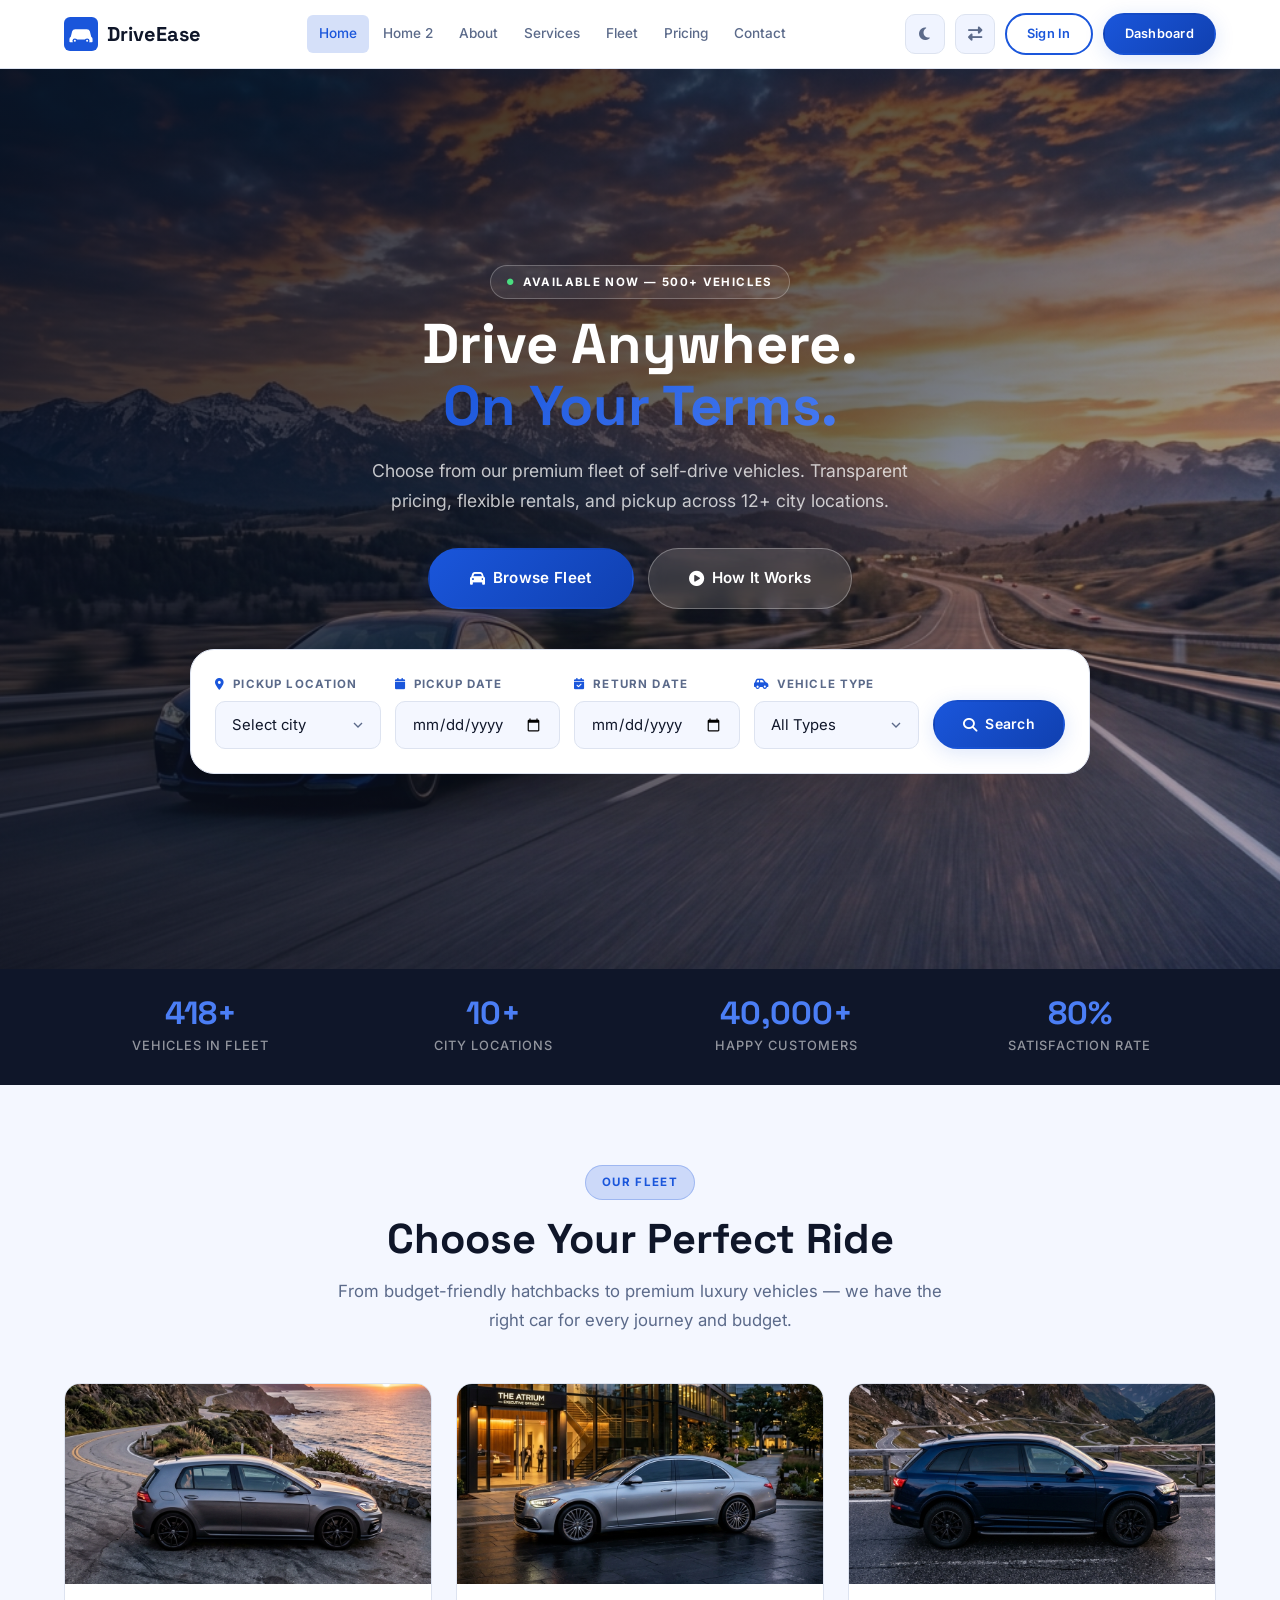
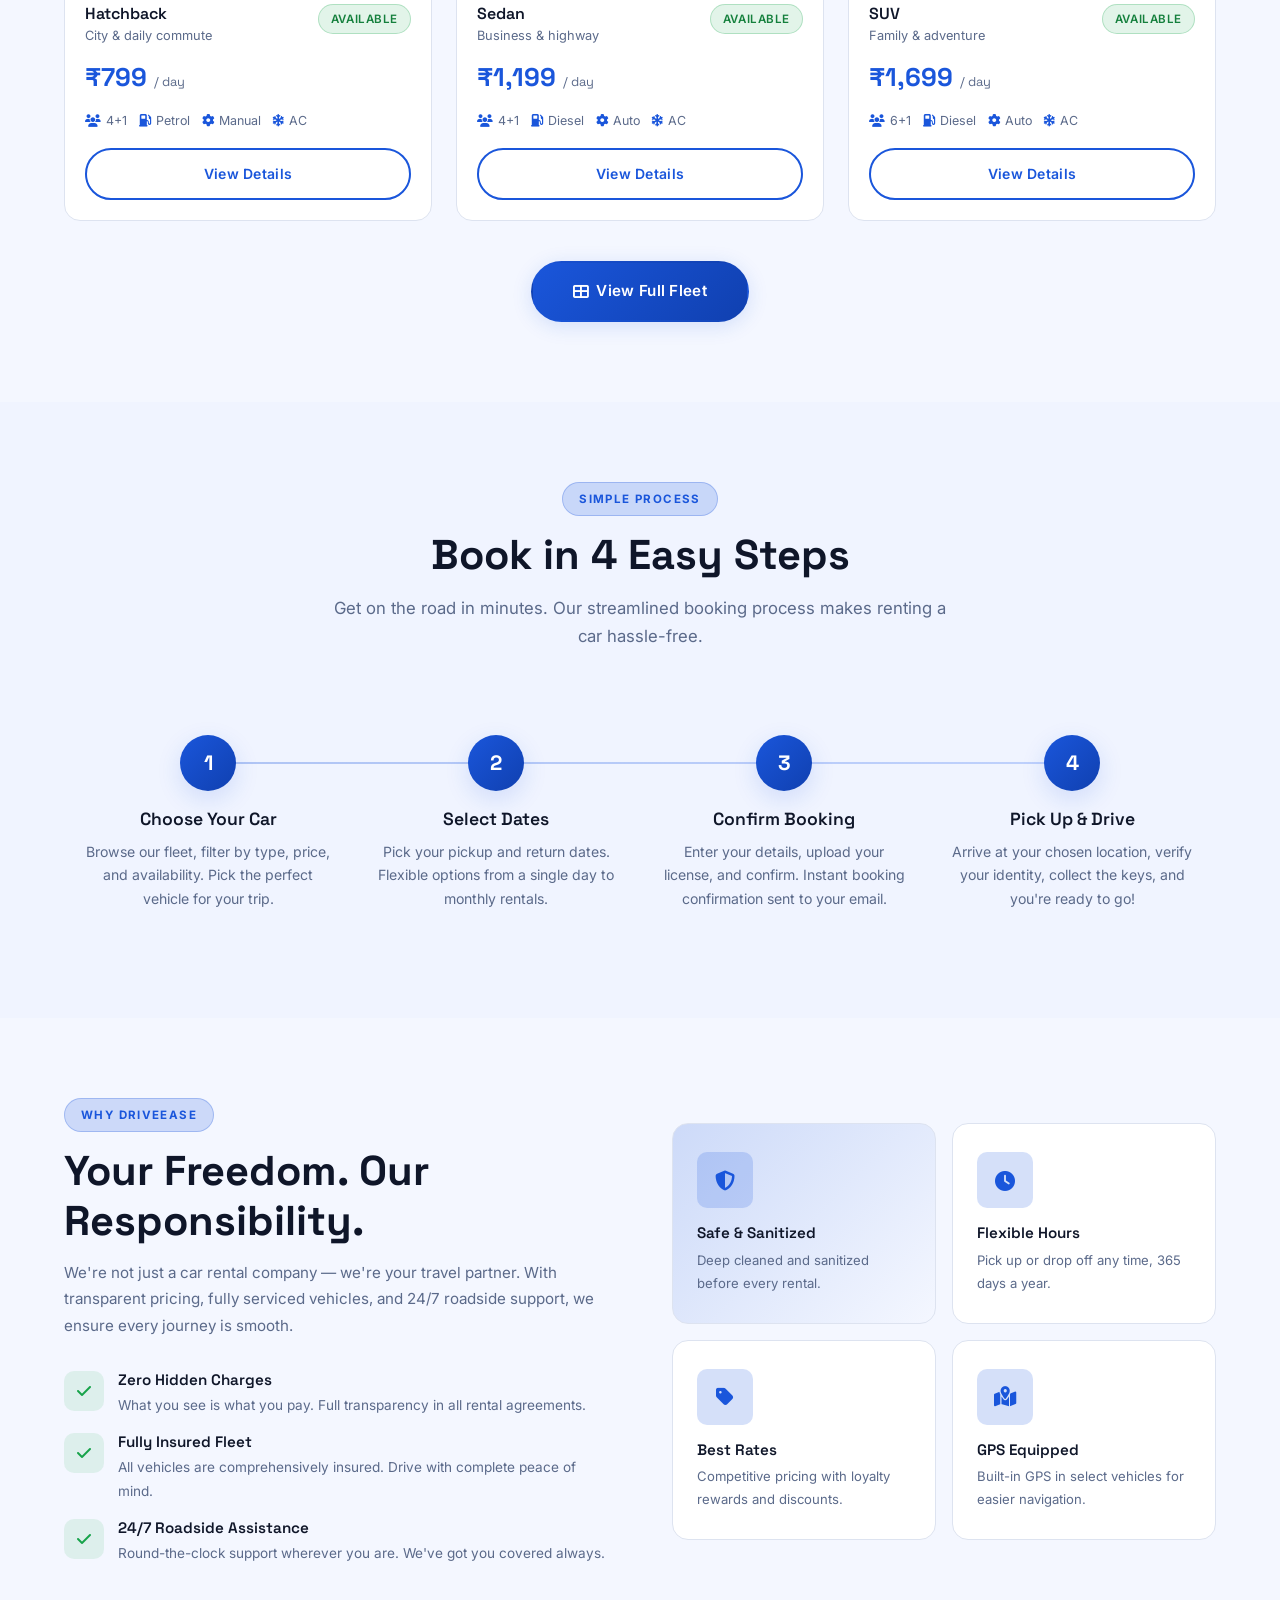
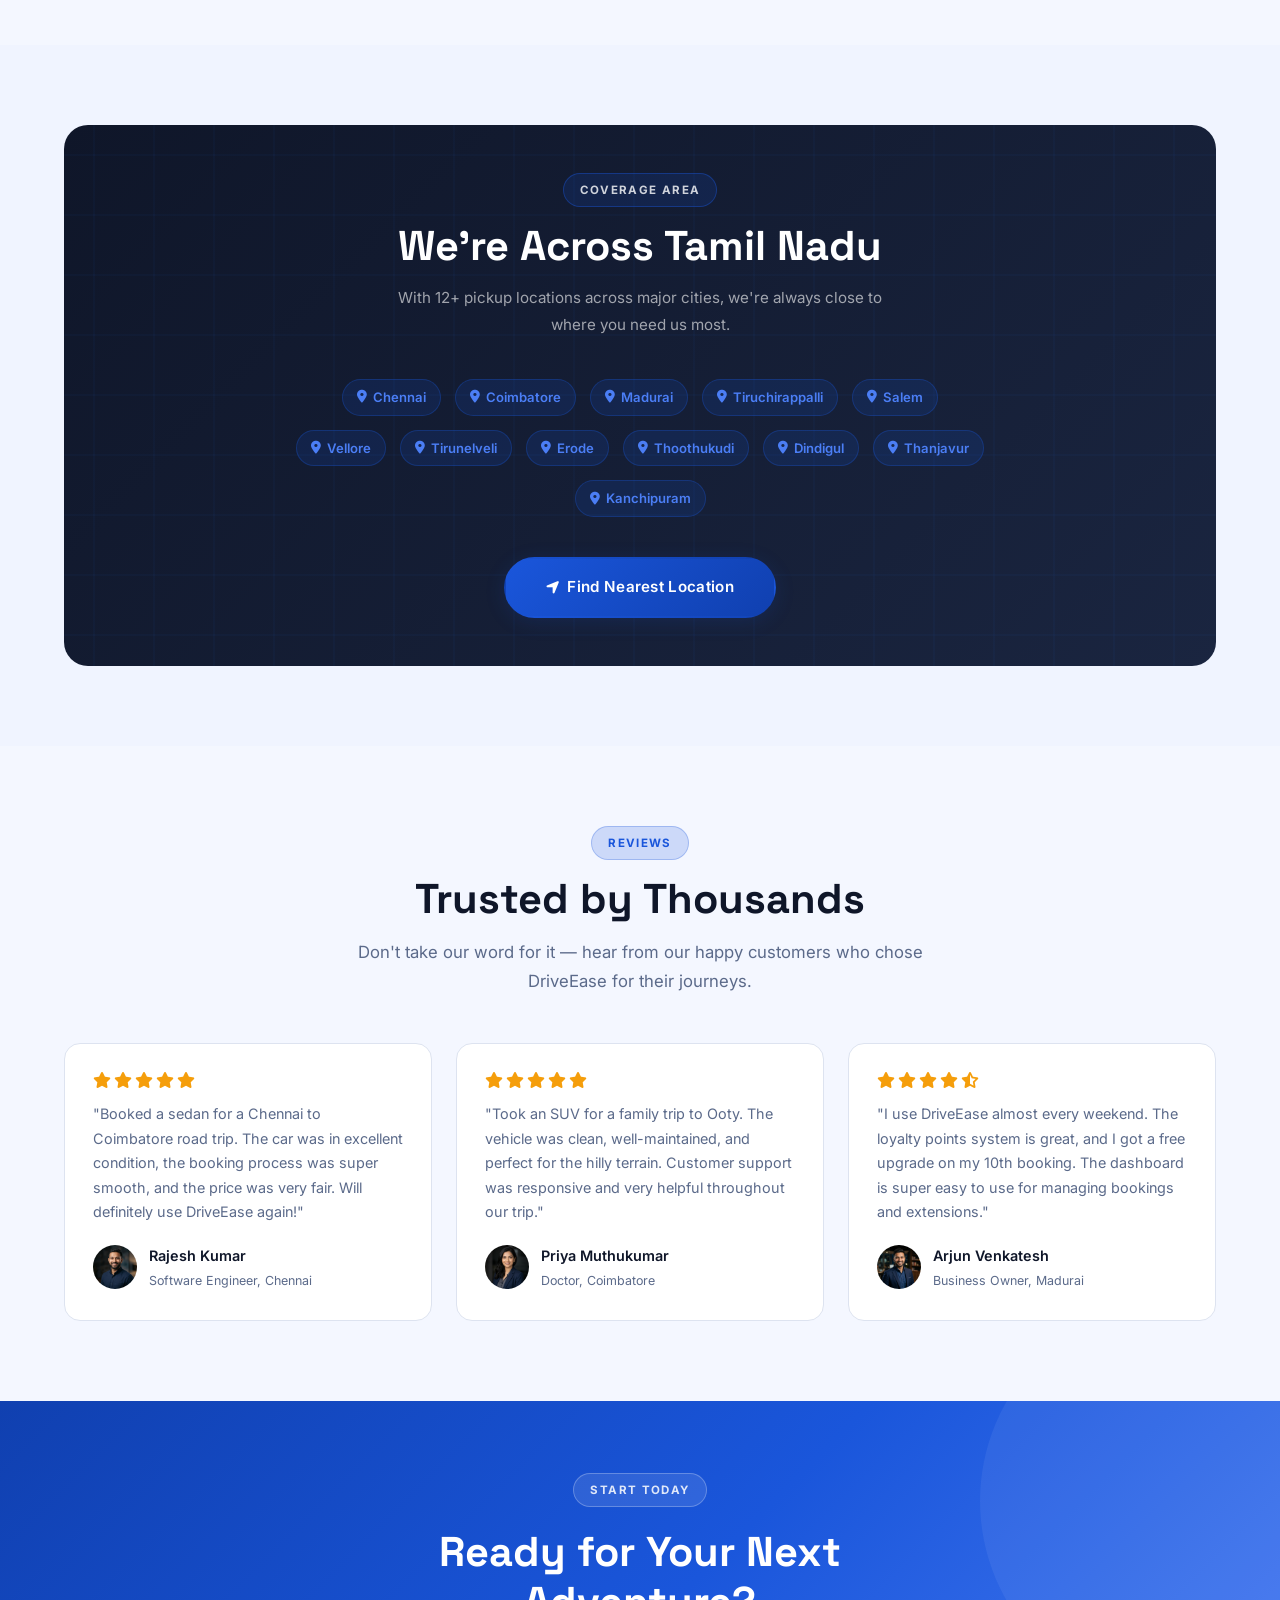
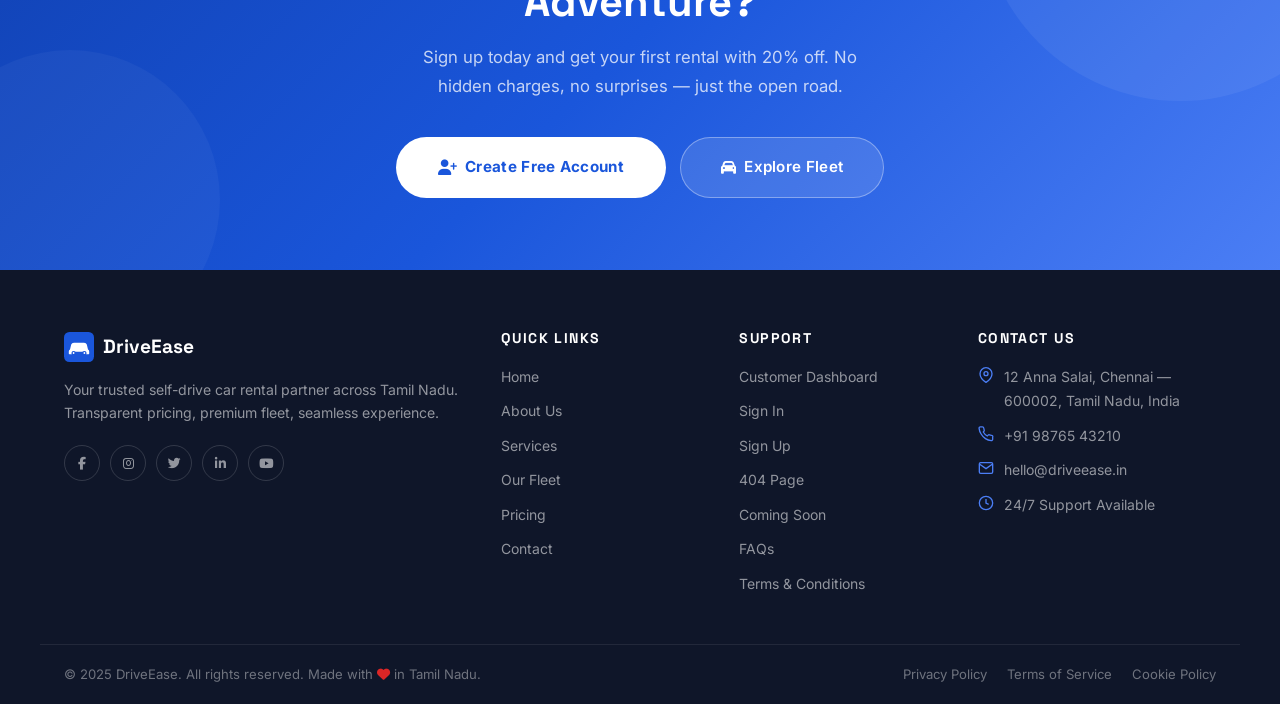
==== commit 06c3644c: "fix" ====
--- a/index.html
+++ b/index.html
@@ -185,13 +185,12 @@
 
         <div class="nav-links">
             <a href="index.html" class="nav-link active">Home</a>
-            <a href="home2.html" class="nav-link">Premium</a>
+            <a href="home2.html" class="nav-link">Home 2</a>
             <a href="about.html" class="nav-link">About</a>
             <a href="services.html" class="nav-link">Services</a>
             <a href="fleet.html" class="nav-link">Fleet</a>
             <a href="pricing.html" class="nav-link">Pricing</a>
             <a href="contact.html" class="nav-link">Contact</a>
-            <a href="dashboard.html" class="nav-link">Dashboard</a>
         </div>
 
         <div class="nav-actions">
@@ -202,7 +201,7 @@
                 <i class="fas fa-exchange-alt"></i>
             </button>
             <a href="login.html" class="btn btn-secondary btn-sm">Sign In</a>
-            <a href="fleet.html" class="btn btn-primary btn-sm">Book Now</a>
+            <a href="dashboard.html" class="btn btn-primary btn-sm">Dashboard</a>
         </div>
 
         <button class="hamburger" id="hamburger" aria-label="Open menu">
@@ -212,16 +211,23 @@
 
     <div class="mobile-nav" id="mobile-nav">
         <a href="index.html" class="mobile-nav-link active">Home</a>
-        <a href="home2.html" class="mobile-nav-link">Premium</a>
+        <a href="home2.html" class="mobile-nav-link">Home 2</a>
         <a href="about.html" class="mobile-nav-link">About</a>
         <a href="services.html" class="mobile-nav-link">Services</a>
         <a href="fleet.html" class="mobile-nav-link">Fleet</a>
         <a href="pricing.html" class="mobile-nav-link">Pricing</a>
         <a href="contact.html" class="mobile-nav-link">Contact</a>
-        <a href="dashboard.html" class="mobile-nav-link">Dashboard</a>
+        <div class="mobile-nav-toggles" style="display:flex; gap:10px; padding:10px 0 4px; border-top:1px solid var(--border-light); margin-top:6px;">
+            <button class="icon-btn dark-toggle" style="flex:1; justify-content:center; gap:8px; width:auto; height:40px; border-radius:var(--radius-md);" title="Toggle Dark Mode" aria-label="Toggle Dark Mode">
+                <i class="fas fa-moon"></i> <span style="font-size:0.85rem; font-weight:600;">Dark Mode</span>
+            </button>
+            <button class="icon-btn rtl-toggle" style="flex:1; justify-content:center; gap:8px; width:auto; height:40px; border-radius:var(--radius-md);" title="Toggle RTL" aria-label="Toggle RTL">
+                <i class="fas fa-exchange-alt"></i> <span style="font-size:0.85rem; font-weight:600;">RTL / LTR</span>
+            </button>
+        </div>
         <div class="mobile-nav-actions">
             <a href="login.html" class="btn btn-secondary">Sign In</a>
-            <a href="fleet.html" class="btn btn-primary">Book Now</a>
+            <a href="dashboard.html" class="btn btn-primary">Dashboard</a>
         </div>
     </div>
 </nav>
@@ -234,7 +240,7 @@
     <div class="hero-overlay"></div>
     <div class="hero-content">
         <div class="container">
-            <div style="max-width:680px; margin-bottom:40px;">
+            <div style="max-width:680px; margin:0 auto 40px; text-align:center;">
                 <div class="section-tag animate-on-scroll zoom-in" style="color:#fff; border-color:rgba(255,255,255,0.25); background:rgba(255,255,255,0.08);">
                     <i class="fas fa-circle" style="font-size:0.4rem; color:#4ADE80;"></i>
                     Available Now — 500+ Vehicles
@@ -243,10 +249,10 @@
                     Drive Anywhere.<br>
                     <span class="gradient-text">On Your Terms.</span>
                 </h1>
-                <p class="animate-on-scroll slide-up" style="color:rgba(255,255,255,0.75); font-size:1.1rem; line-height:1.7; margin-bottom:32px; max-width:560px;">
+                <p class="animate-on-scroll slide-up" style="color:rgba(255,255,255,0.75); font-size:1.1rem; line-height:1.7; margin:0 auto 32px; max-width:560px;">
                     Choose from our premium fleet of self-drive vehicles. Transparent pricing, flexible rentals, and pickup across 12+ city locations.
                 </p>
-                <div class="animate-on-scroll slide-up" style="display:flex; gap:14px; flex-wrap:wrap;">
+                <div class="animate-on-scroll slide-up" style="display:flex; gap:14px; flex-wrap:wrap; justify-content:center;">
                     <a href="fleet.html" class="btn btn-primary btn-lg">
                         <i class="fas fa-car"></i> Browse Fleet
                     </a>
@@ -257,7 +263,7 @@
             </div>
 
             <!-- Search Widget -->
-            <div class="search-widget animate-on-scroll slide-up" style="max-width:900px;">
+            <div class="search-widget animate-on-scroll slide-up" style="max-width:900px; margin-left:auto; margin-right:auto;">
                 <div class="search-grid">
                     <div class="search-field">
                         <label for="pickup-location"><i class="fas fa-map-marker-alt" style="color:var(--primary); margin-right:4px;"></i> Pickup Location</label>
@@ -340,7 +346,7 @@
             <!-- Hatchback -->
             <div class="fleet-card animate-on-scroll slide-up">
                 <div class="fleet-card-img">
-                    <img src="assets/fleet_hatchback.png" alt="Hatchback rental car">
+                    <img src="assets/card_hatchback_new.png" alt="Hatchback rental car">
                 </div>
                 <div class="fleet-card-body">
                     <div style="display:flex; justify-content:space-between; align-items:flex-start; margin-bottom:8px;">
@@ -364,7 +370,7 @@
             <!-- Sedan -->
             <div class="fleet-card animate-on-scroll slide-up">
                 <div class="fleet-card-img">
-                    <img src="assets/fleet_sedan.png" alt="Sedan rental car">
+                    <img src="assets/card_sedan_new.png" alt="Sedan rental car">
                 </div>
                 <div class="fleet-card-body">
                     <div style="display:flex; justify-content:space-between; align-items:flex-start; margin-bottom:8px;">
@@ -388,7 +394,7 @@
             <!-- SUV -->
             <div class="fleet-card animate-on-scroll slide-up">
                 <div class="fleet-card-img">
-                    <img src="assets/fleet_suv.png" alt="SUV rental car">
+                    <img src="assets/card_suv_new.png" alt="SUV rental car">
                 </div>
                 <div class="fleet-card-body">
                     <div style="display:flex; justify-content:space-between; align-items:flex-start; margin-bottom:8px;">
@@ -502,7 +508,7 @@
                     <h4 style="font-size:0.95rem; margin-bottom:6px;">Safe & Sanitized</h4>
                     <p style="font-size:0.82rem; color:var(--text-muted);">Deep cleaned and sanitized before every rental.</p>
                 </div>
-                <div class="why-card" style="margin-top:24px;">
+                <div class="why-card">
                     <div class="feature-icon-box"><i class="fas fa-clock fa-lg"></i></div>
                     <h4 style="font-size:0.95rem; margin-bottom:6px;">Flexible Hours</h4>
                     <p style="font-size:0.82rem; color:var(--text-muted);">Pick up or drop off any time, 365 days a year.</p>
@@ -512,7 +518,7 @@
                     <h4 style="font-size:0.95rem; margin-bottom:6px;">Best Rates</h4>
                     <p style="font-size:0.82rem; color:var(--text-muted);">Competitive pricing with loyalty rewards and discounts.</p>
                 </div>
-                <div class="why-card" style="margin-top:24px;">
+                <div class="why-card">
                     <div class="feature-icon-box"><i class="fas fa-map-marked-alt fa-lg"></i></div>
                     <h4 style="font-size:0.95rem; margin-bottom:6px;">GPS Equipped</h4>
                     <p style="font-size:0.82rem; color:var(--text-muted);">Built-in GPS in select vehicles for easier navigation.</p>
@@ -574,7 +580,7 @@
                 </div>
                 <p style="font-size:0.9rem; color:var(--text-muted); line-height:1.7; margin-bottom:18px;">"Booked a sedan for a Chennai to Coimbatore road trip. The car was in excellent condition, the booking process was super smooth, and the price was very fair. Will definitely use DriveEase again!"</p>
                 <div style="display:flex; align-items:center; gap:12px;">
-                    <div class="testimonial-avatar-placeholder">RK</div>
+                    <img src="assets/avatar_rajesh.png" alt="Rajesh Kumar" class="testimonial-avatar">
                     <div>
                         <p style="font-size:0.9rem; font-weight:600; margin-bottom:2px;">Rajesh Kumar</p>
                         <p style="font-size:0.78rem; color:var(--text-muted);">Software Engineer, Chennai</p>
@@ -587,7 +593,7 @@
                 </div>
                 <p style="font-size:0.9rem; color:var(--text-muted); line-height:1.7; margin-bottom:18px;">"Took an SUV for a family trip to Ooty. The vehicle was clean, well-maintained, and perfect for the hilly terrain. Customer support was responsive and very helpful throughout our trip."</p>
                 <div style="display:flex; align-items:center; gap:12px;">
-                    <div class="testimonial-avatar-placeholder" style="background:linear-gradient(135deg,#D97706,#B45309);">PM</div>
+                    <img src="assets/avatar_priya.png" alt="Priya Muthukumar" class="testimonial-avatar">
                     <div>
                         <p style="font-size:0.9rem; font-weight:600; margin-bottom:2px;">Priya Muthukumar</p>
                         <p style="font-size:0.78rem; color:var(--text-muted);">Doctor, Coimbatore</p>
@@ -600,7 +606,7 @@
                 </div>
                 <p style="font-size:0.9rem; color:var(--text-muted); line-height:1.7; margin-bottom:18px;">"I use DriveEase almost every weekend. The loyalty points system is great, and I got a free upgrade on my 10th booking. The dashboard is super easy to use for managing bookings and extensions."</p>
                 <div style="display:flex; align-items:center; gap:12px;">
-                    <div class="testimonial-avatar-placeholder" style="background:linear-gradient(135deg,#7C3AED,#5B21B6);">AV</div>
+                    <img src="assets/avatar_arjun.png" alt="Arjun Venkatesh" class="testimonial-avatar">
                     <div>
                         <p style="font-size:0.9rem; font-weight:600; margin-bottom:2px;">Arjun Venkatesh</p>
                         <p style="font-size:0.78rem; color:var(--text-muted);">Business Owner, Madurai</p>
--- a/style.css
+++ b/style.css
@@ -370,10 +370,25 @@
     box-shadow: 0 0 0 3px var(--primary-glow);
 }
 
-.dark .form-input {
-    background: var(--surface-alt);
+.dark .form-input,
+.dark .form-select {
+    background-color: var(--surface-alt);
     border-color: var(--border-light);
     color: var(--text-dark);
+}
+
+.dark .form-select {
+    background-image: url("data:image/svg+xml,%3Csvg xmlns='http://www.w3.org/2000/svg' width='16' height='16' viewBox='0 0 24 24' fill='none' stroke='%2394A3B8' stroke-width='2'%3E%3Cpath d='M6 9l6 6 6-6'/%3E%3C/svg%3E");
+}
+
+.dark .form-select option {
+    background-color: var(--surface-alt);
+    color: var(--text-dark);
+}
+
+.dark input[type="date"]::-webkit-calendar-picker-indicator {
+    filter: invert(0.8);
+    cursor: pointer;
 }
 
 textarea.form-input { resize: vertical; min-height: 120px; }
@@ -716,7 +731,7 @@
     display: flex;
     align-items: center;
     justify-content: center;
-    padding: 24px;
+    padding: 75px 20px 40px;
     position: relative;
     background: var(--bg-light);
     overflow: hidden;
@@ -745,8 +760,8 @@
 }
 
 .auth-top-icons {
-    position: fixed;
-    top: 20px;
+    position: absolute;
+    top: 16px;
     right: 20px;
     display: flex;
     gap: 8px;
@@ -754,6 +769,14 @@
 }
 
 [dir="rtl"] .auth-top-icons { right: auto; left: 20px; }
+
+input[type="tel"] {
+    text-align: left;
+}
+
+[dir="rtl"] input[type="tel"] {
+    text-align: right;
+}
 
 .auth-card {
     background: var(--surface);
@@ -939,6 +962,26 @@
     margin-bottom: 7px;
 }
 
+.search-field .form-input,
+.search-field .form-select {
+    height: 48px;
+    background-color: var(--bg-light);
+    border-color: var(--border-light);
+    color: var(--text-dark);
+}
+
+.dark .search-field .form-input,
+.dark .search-field .form-select {
+    background-color: rgba(255, 255, 255, 0.05);
+    border-color: rgba(255, 255, 255, 0.12);
+    color: #FFFFFF;
+}
+
+.dark .search-field .form-select option {
+    background-color: #1A2035;
+    color: #FFFFFF;
+}
+
 /* ============================================================
    FLEET CARD
    ============================================================ */
@@ -961,23 +1004,24 @@
 .dark .fleet-card { background: var(--surface-alt); border-color: var(--border-light); }
 
 .fleet-card-img {
-    height: 180px;
+    height: 200px;
     overflow: hidden;
     background: var(--surface-alt);
     display: flex;
     align-items: center;
     justify-content: center;
-    padding: 20px;
+    padding: 0;
 }
 
 .fleet-card-img img {
-    max-height: 100%;
+    height: 100%;
     width: 100%;
-    object-fit: contain;
+    object-fit: cover;
+    object-position: center 80%;
     transition: transform 0.4s ease;
 }
 
-.fleet-card:hover .fleet-card-img img { transform: scale(1.05); }
+.fleet-card:hover .fleet-card-img img { transform: scale(1.06); }
 
 .fleet-card-body { padding: 20px; flex: 1; }
 
@@ -1093,17 +1137,19 @@
    ============================================================ */
 .page-banner {
     position: relative;
-    height: 300px;
-    display: flex;
-    align-items: center;
+    min-height: 440px;
+    display: flex;
+    align-items: center;
+    justify-content: center;
     overflow: hidden;
+    padding: 110px 0 80px;
 }
 
 .page-banner-bg {
     position: absolute;
     inset: 0;
     background-size: cover;
-    background-position: center;
+    background-position: center 60%;
 }
 
 .page-banner-overlay {
@@ -1117,11 +1163,13 @@
     z-index: 2;
     color: #FFFFFF;
     width: 100%;
+    text-align: center;
 }
 
 .breadcrumb {
     display: flex;
     align-items: center;
+    justify-content: center;
     gap: 8px;
     font-size: 0.82rem;
     color: rgba(255,255,255,0.65);
@@ -1256,7 +1304,7 @@
 
     .hamburger { display: flex; }
     .nav-links { display: none; }
-    .nav-actions .btn { display: none; }
+    .nav-actions { display: none !important; }
 }
 
 /* Tablet 768px */
@@ -1292,7 +1340,7 @@
         grid-template-columns: 1fr;
     }
 
-    .page-banner { height: 220px; }
+    .page-banner { min-height: 320px; padding: 90px 0 60px; }
 }
 
 /* Mobile — 360px */
@@ -1315,5 +1363,5 @@
     .stat-number { font-size: 1.5rem; }
 
     .fleet-card-img { height: 140px; }
-    .page-banner { height: 180px; }
-}
+    .page-banner { min-height: 280px; padding: 75px 0 45px; }
+}
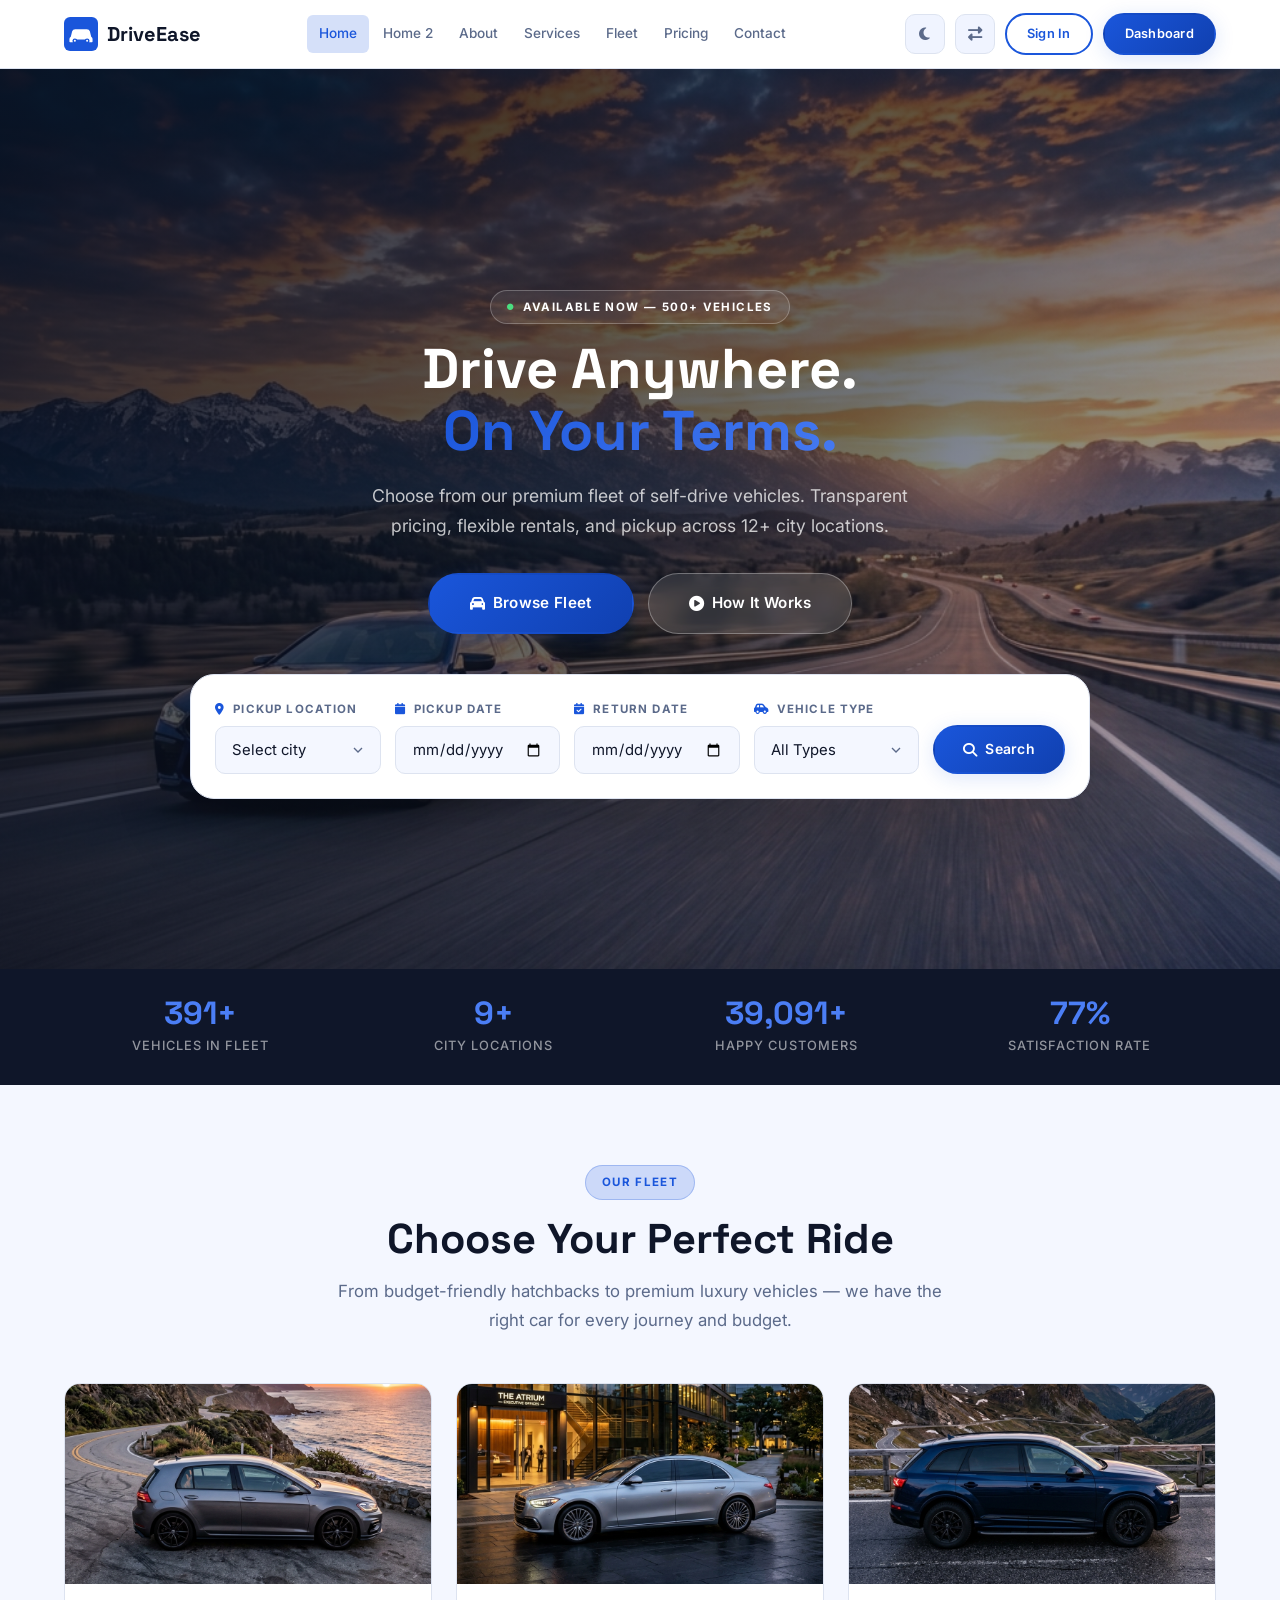
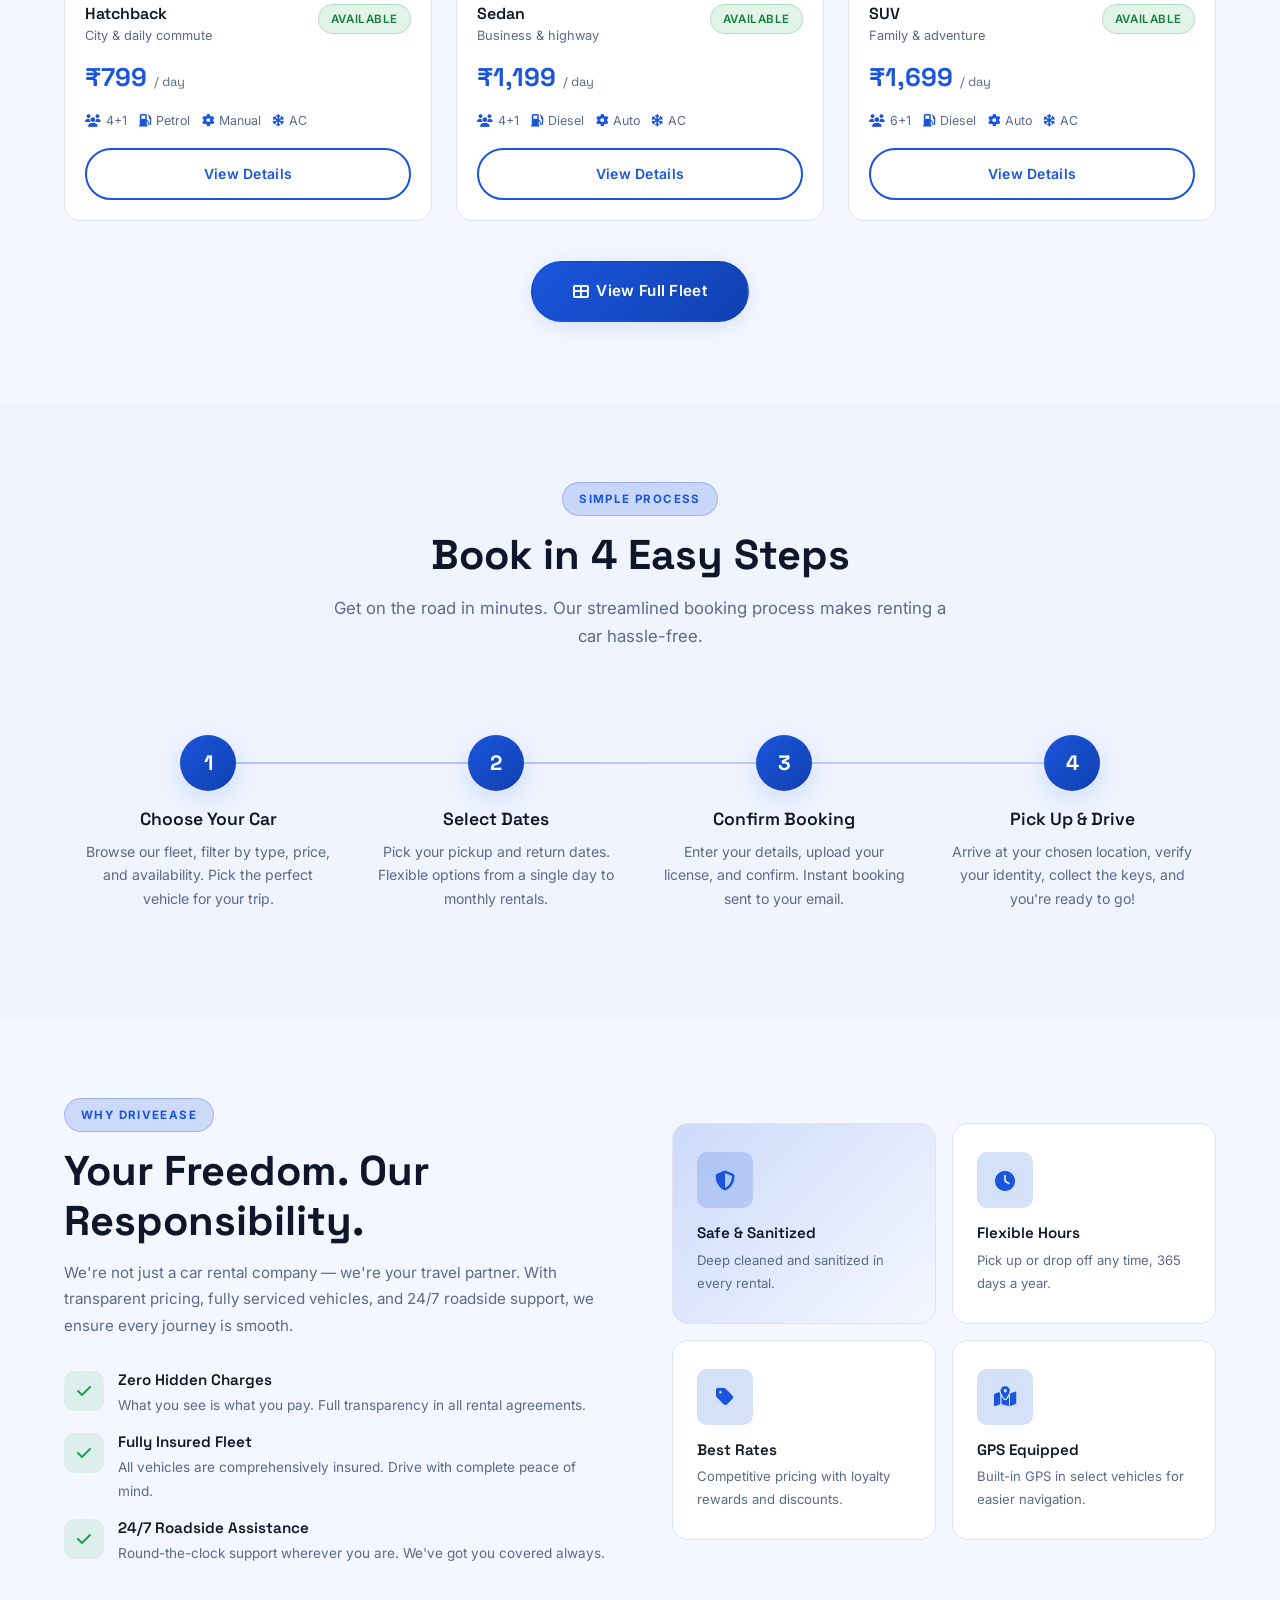
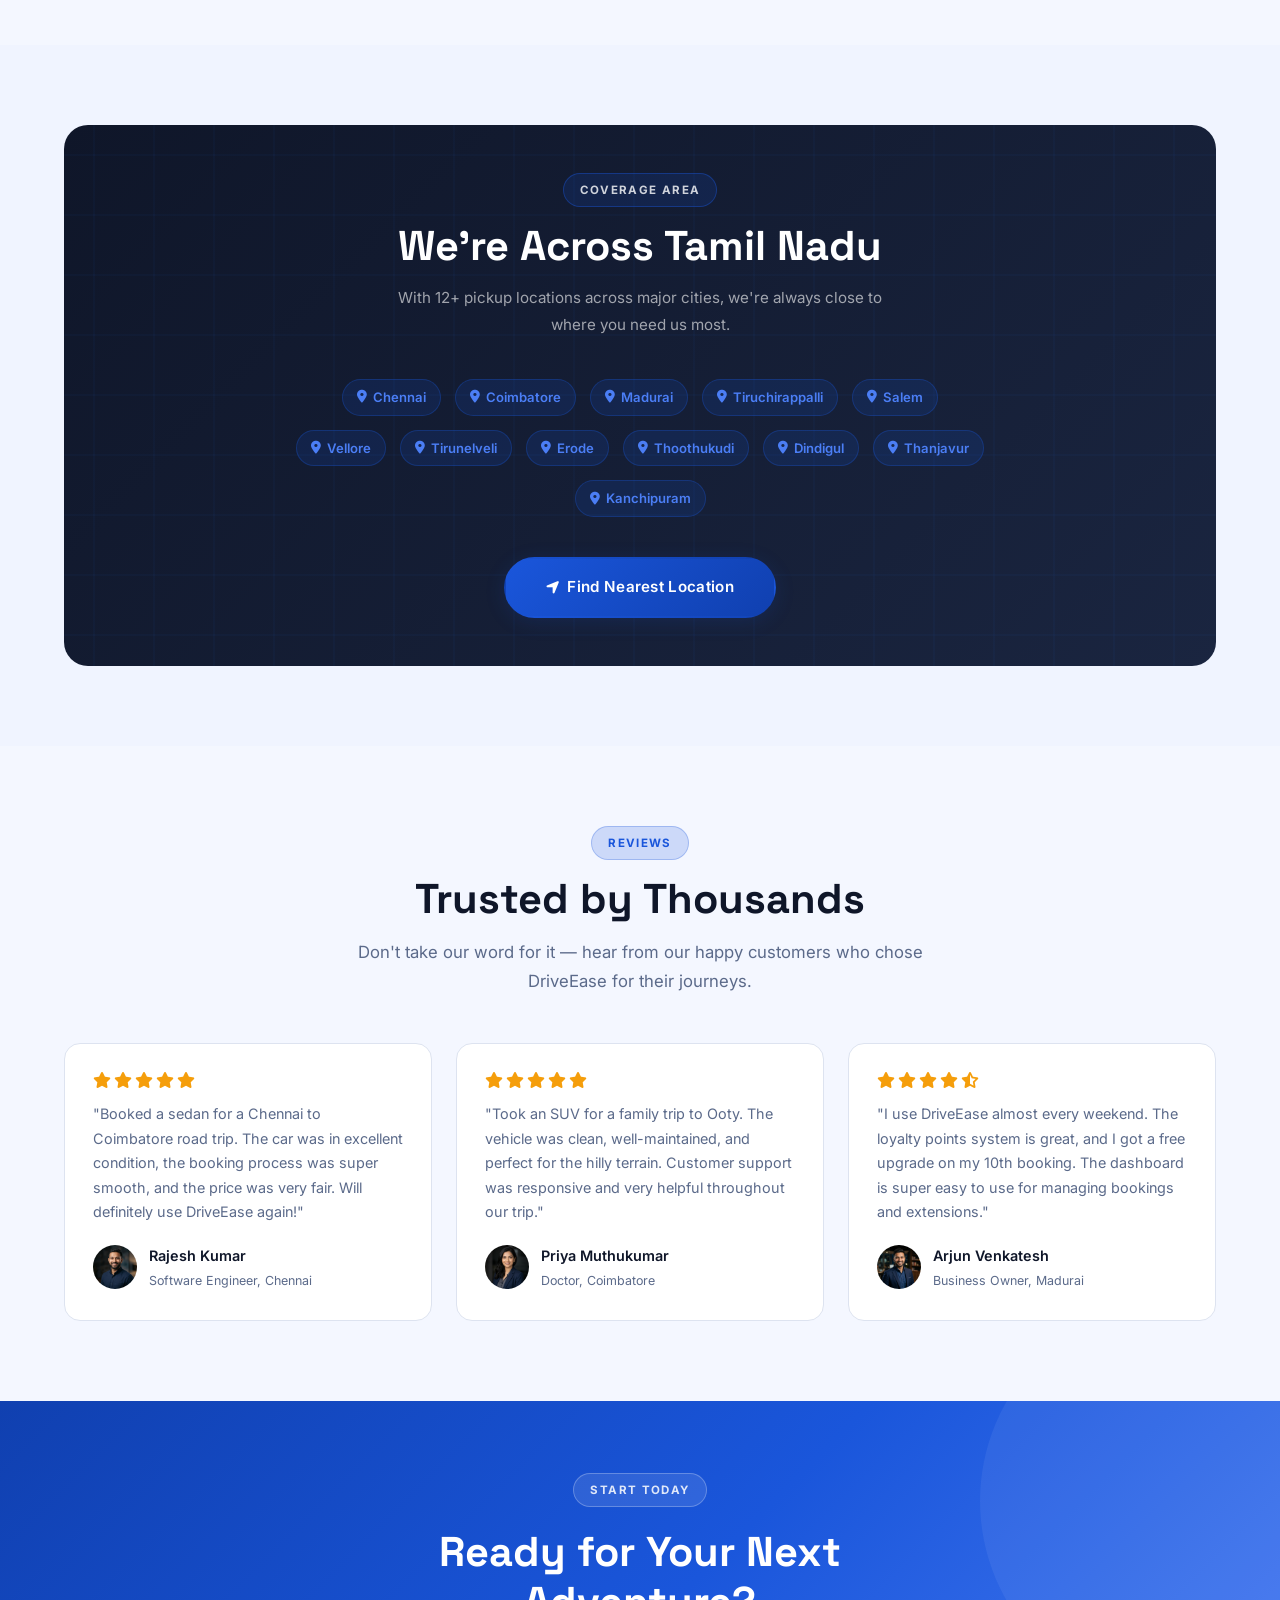
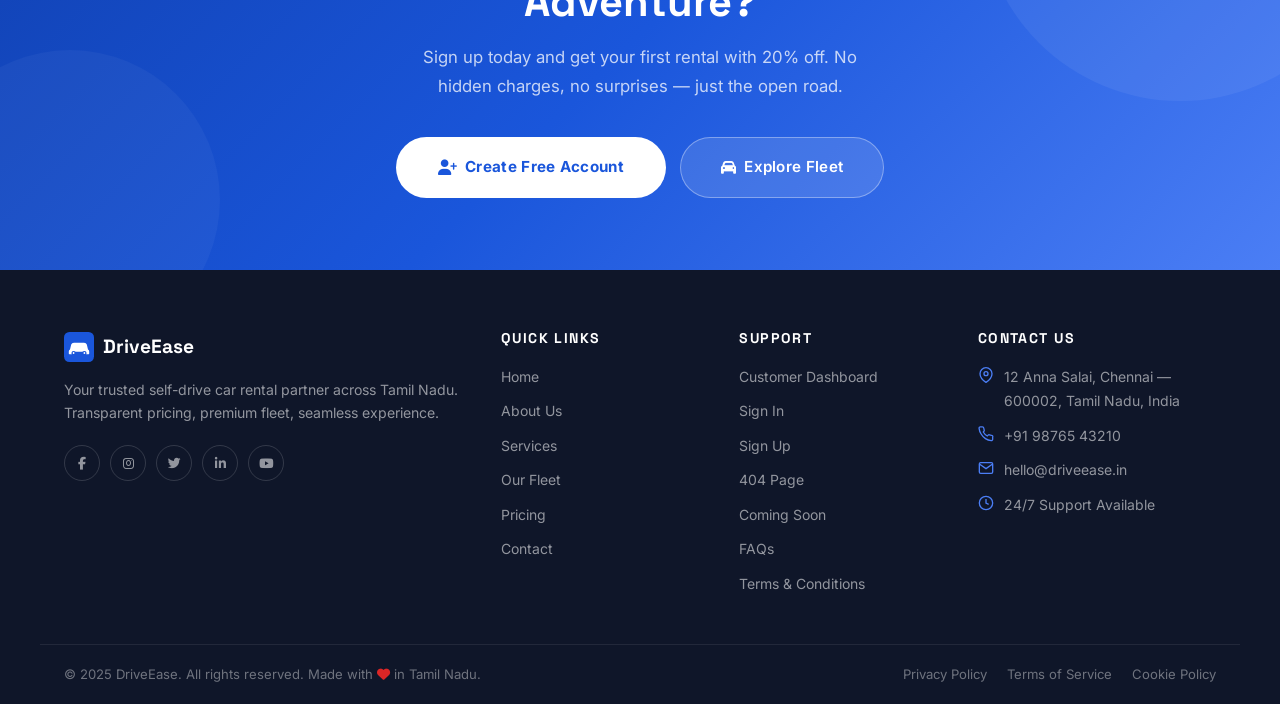
==== commit f5c759f8: "fix" ====
--- a/index.html
+++ b/index.html
@@ -151,17 +151,23 @@
             .how-grid::before { display: none; }
             .testimonials-grid { grid-template-columns: repeat(2, 1fr); }
             .grid-2-60 { grid-template-columns: 1fr; gap: 32px; }
-        }
-        @media (max-width: 768px) {
+
+            .grid-3 > *:last-child:nth-child(odd),
+            .testimonials-grid > *:last-child:nth-child(odd) {
+                grid-column: 1 / -1;
+                justify-self: center;
+                max-width: 520px;
+                width: 100%;
+            }
+        }
+        @media (max-width: 640px) {
             .hero-home1 { min-height: 80vh; }
-            .grid-3 { grid-template-columns: 1fr; }
-            .grid-4 { grid-template-columns: repeat(2, 1fr); }
-            .grid-2 { grid-template-columns: 1fr; gap: 24px; }
-            .testimonials-grid { grid-template-columns: 1fr; }
+            .grid-3 { grid-template-columns: 1fr !important; }
+            .grid-4 { grid-template-columns: 1fr !important; }
+            .how-grid { grid-template-columns: 1fr !important; gap: 20px !important; }
+            .grid-2 { grid-template-columns: 1fr !important; gap: 24px !important; }
+            .testimonials-grid { grid-template-columns: 1fr !important; }
             .coverage-map { padding: 28px 20px; }
-        }
-        @media (max-width: 480px) {
-            .grid-4 { grid-template-columns: 1fr 1fr; }
         }
     </style>
 </head>
@@ -449,7 +455,7 @@
             <div class="how-step animate-on-scroll zoom-in">
                 <div class="step-number" style="position:relative; z-index:1;">3</div>
                 <h3 style="margin-bottom:10px; font-size:1.1rem;">Confirm Booking</h3>
-                <p style="font-size:0.88rem; color:var(--text-muted); line-height:1.65;">Enter your details, upload your license, and confirm. Instant booking confirmation sent to your email.</p>
+                <p style="font-size:0.88rem; color:var(--text-muted); line-height:1.65;">Enter your details, upload your license, and confirm. Instant booking sent to your email.</p>
             </div>
             <div class="how-step animate-on-scroll zoom-in">
                 <div class="step-number" style="position:relative; z-index:1;">4</div>
@@ -506,7 +512,7 @@
                 <div class="why-card" style="background: linear-gradient(135deg, var(--primary-glow), transparent);">
                     <div class="feature-icon-box"><i class="fas fa-shield-alt fa-lg"></i></div>
                     <h4 style="font-size:0.95rem; margin-bottom:6px;">Safe & Sanitized</h4>
-                    <p style="font-size:0.82rem; color:var(--text-muted);">Deep cleaned and sanitized before every rental.</p>
+                    <p style="font-size:0.82rem; color:var(--text-muted);">Deep cleaned and sanitized in every rental.</p>
                 </div>
                 <div class="why-card">
                     <div class="feature-icon-box"><i class="fas fa-clock fa-lg"></i></div>
--- a/style.css
+++ b/style.css
@@ -902,12 +902,15 @@
 /* ============================================================
    HERO SECTION
    ============================================================ */
-.hero {
+.hero,
+.hero-home1 {
     position: relative;
     overflow: hidden;
     min-height: 100vh;
     display: flex;
     align-items: center;
+    padding-top: 110px;
+    padding-bottom: 60px;
 }
 
 .hero-bg {
@@ -927,6 +930,7 @@
 .hero-content {
     position: relative;
     z-index: 2;
+    width: 100%;
 }
 
 /* ============================================================
@@ -1116,7 +1120,10 @@
     color: var(--text-dark);
 }
 
-.pricing-card.featured .pricing-feature { border-bottom-color: rgba(255,255,255,0.1); }
+.pricing-card.featured .pricing-feature {
+    border-bottom-color: rgba(255,255,255,0.1);
+    color: #FFFFFF !important;
+}
 
 .pricing-feature:last-child { border-bottom: none; }
 
@@ -1171,14 +1178,31 @@
     align-items: center;
     justify-content: center;
     gap: 8px;
-    font-size: 0.82rem;
-    color: rgba(255,255,255,0.65);
+    font-size: 0.88rem;
+    font-weight: 500;
+    color: rgba(255,255,255,0.85);
     margin-bottom: 12px;
 }
 
-.breadcrumb a { color: rgba(255,255,255,0.65); }
-.breadcrumb a:hover { color: #FFFFFF; }
-.breadcrumb span { color: var(--primary-light); }
+.breadcrumb a {
+    color: rgba(255,255,255,0.85);
+    text-decoration: none;
+    transition: var(--transition);
+}
+
+.breadcrumb a:hover {
+    color: #FFFFFF;
+}
+
+.breadcrumb i {
+    color: rgba(255,255,255,0.5);
+}
+
+.breadcrumb span {
+    color: #FFFFFF !important;
+    font-weight: 700 !important;
+    text-shadow: 0 1px 4px rgba(0,0,0,0.5);
+}
 
 /* ============================================================
    STATS BAR
@@ -1319,7 +1343,8 @@
 
     .nav-inner { padding: 0 16px; }
 
-    .hero { min-height: auto; padding: 80px 0 60px; }
+    .hero,
+    .hero-home1 { min-height: auto; padding: 125px 0 60px; }
 
     .footer-grid {
         grid-template-columns: 1fr;
@@ -1365,3 +1390,134 @@
     .fleet-card-img { height: 140px; }
     .page-banner { min-height: 280px; padding: 75px 0 45px; }
 }
+
+/* ============================================================
+   GRID LAYOUTS & RESPONSIVE CENTERING
+   ============================================================ */
+.add-on-grid,
+.values-grid,
+.fleet-grid {
+    display: grid;
+    grid-template-columns: repeat(3, 1fr);
+    gap: 24px;
+}
+
+.contact-grid {
+    display: grid;
+    grid-template-columns: 1fr 1.4fr;
+    gap: 64px;
+}
+
+.service-block {
+    display: grid;
+    grid-template-columns: 1fr 1fr;
+    gap: 48px;
+    align-items: center;
+    margin-bottom: 72px;
+}
+
+.about-split-grid {
+    display: grid;
+    grid-template-columns: 1fr 1fr;
+    gap: 60px;
+    align-items: center;
+}
+
+.about-stats-grid {
+    display: grid;
+    grid-template-columns: repeat(2, 1fr);
+    gap: 20px;
+}
+
+/* Responsive Grid Centering at 1024px */
+@media (max-width: 1024px) {
+    .about-split-grid {
+        grid-template-columns: 1fr !important;
+        gap: 32px !important;
+    }
+
+    .add-on-grid,
+    .values-grid,
+    .fleet-grid,
+    .grid-3,
+    .testimonials-grid {
+        grid-template-columns: repeat(2, 1fr);
+        justify-content: center;
+    }
+
+    .add-on-grid > *:last-child:nth-child(odd),
+    .values-grid > *:last-child:nth-child(odd),
+    .fleet-grid > *:last-child:nth-child(odd),
+    .grid-3 > *:last-child:nth-child(odd),
+    .testimonials-grid > *:last-child:nth-child(odd) {
+        grid-column: 1 / -1;
+        justify-self: center;
+        max-width: 520px;
+        width: 100%;
+    }
+
+    .contact-grid {
+        grid-template-columns: 1fr;
+        max-width: 720px;
+        margin: 0 auto;
+        gap: 36px;
+    }
+
+    .contact-info-card {
+        width: 100%;
+        max-width: 100%;
+        margin: 0 auto;
+    }
+
+    .service-block,
+    .service-block.reverse {
+        display: flex;
+        flex-direction: column;
+        text-align: center;
+        align-items: center;
+        gap: 28px;
+    }
+
+    .service-block .section-tag {
+        margin: 0 auto 14px;
+    }
+
+    .service-feature-list {
+        display: inline-flex;
+        flex-direction: column;
+        align-items: flex-start;
+        text-align: left;
+        margin: 20px auto 28px;
+    }
+
+    .service-block .btn {
+        margin: 0 auto;
+    }
+
+    .service-img {
+        width: 100%;
+        max-width: 600px;
+        margin: 0 auto;
+    }
+}
+
+@media (max-width: 640px) {
+    .add-on-grid,
+    .values-grid,
+    .fleet-grid,
+    .grid-3,
+    .grid-4,
+    .how-grid,
+    .testimonials-grid {
+        grid-template-columns: 1fr !important;
+    }
+
+    .add-on-grid > *:last-child:nth-child(odd),
+    .values-grid > *:last-child:nth-child(odd),
+    .fleet-grid > *:last-child:nth-child(odd),
+    .grid-3 > *:last-child:nth-child(odd),
+    .testimonials-grid > *:last-child:nth-child(odd) {
+        grid-column: auto;
+        max-width: 100%;
+    }
+}
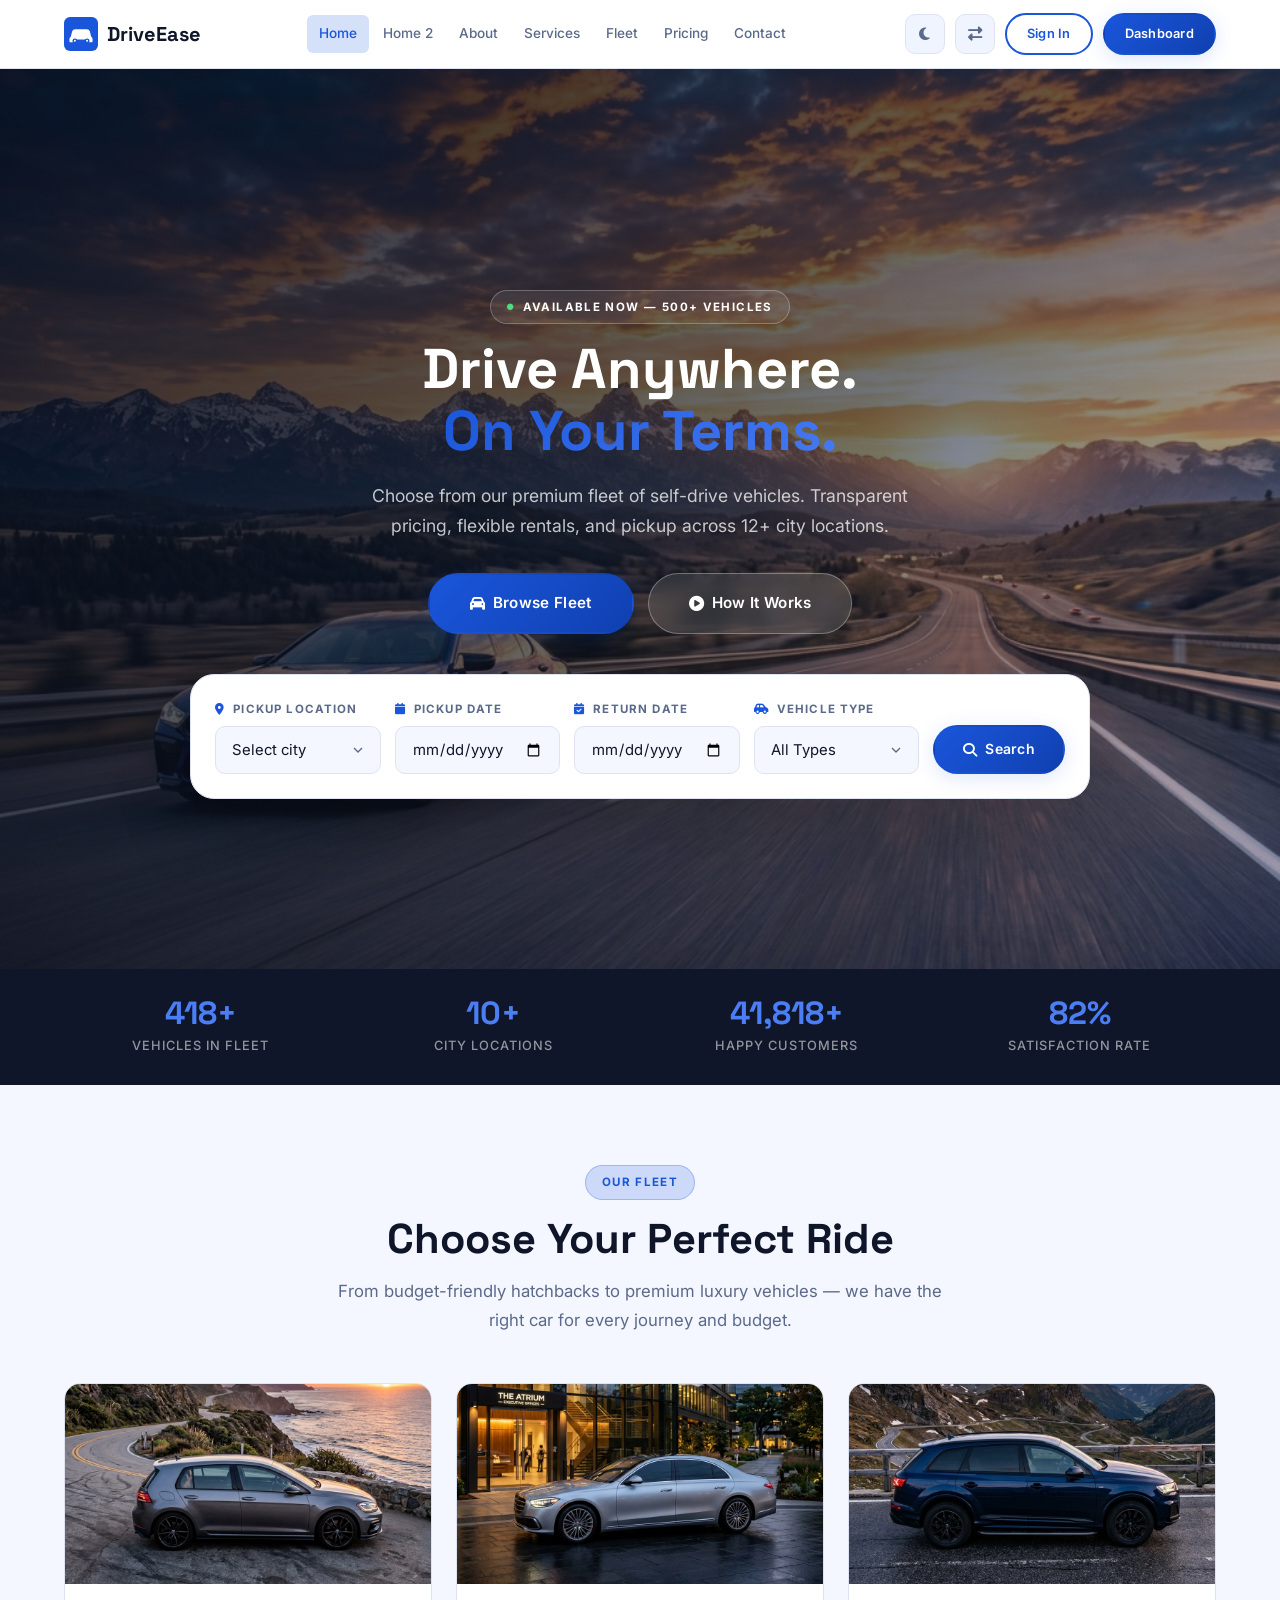
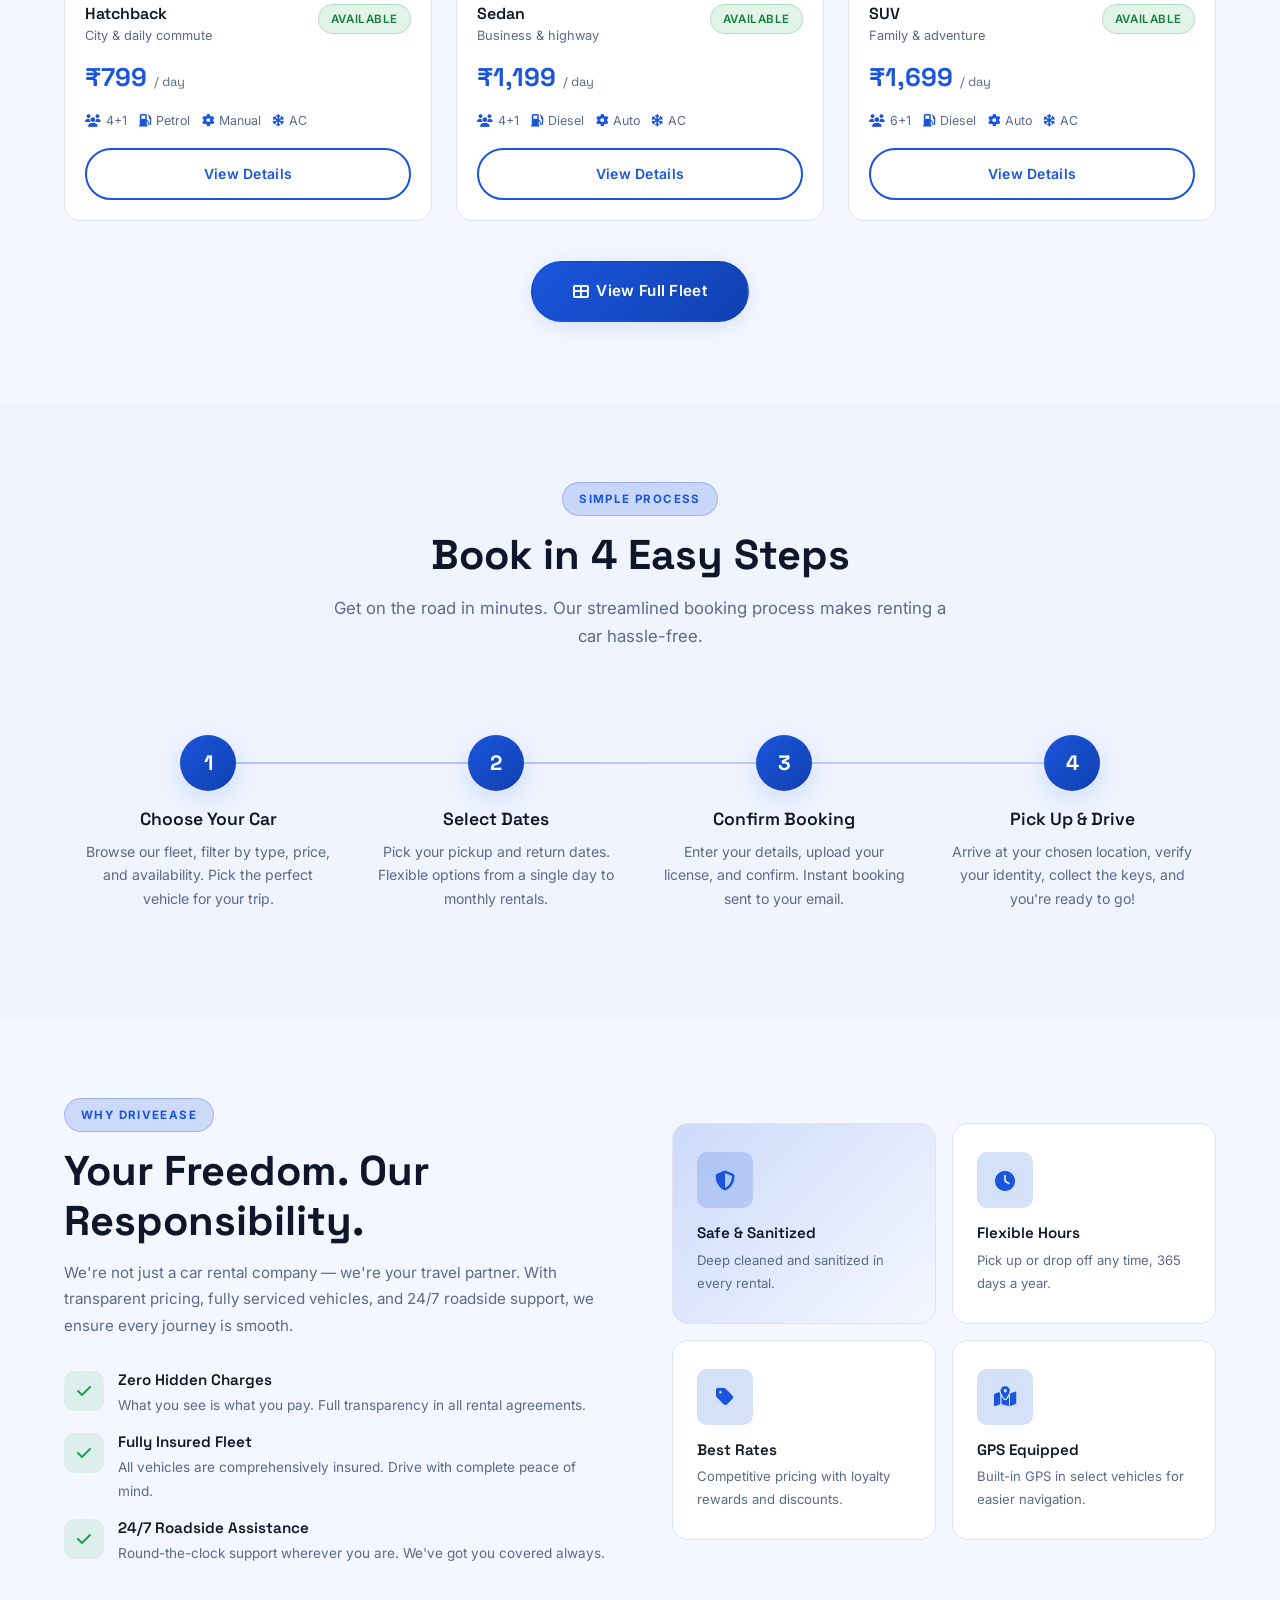
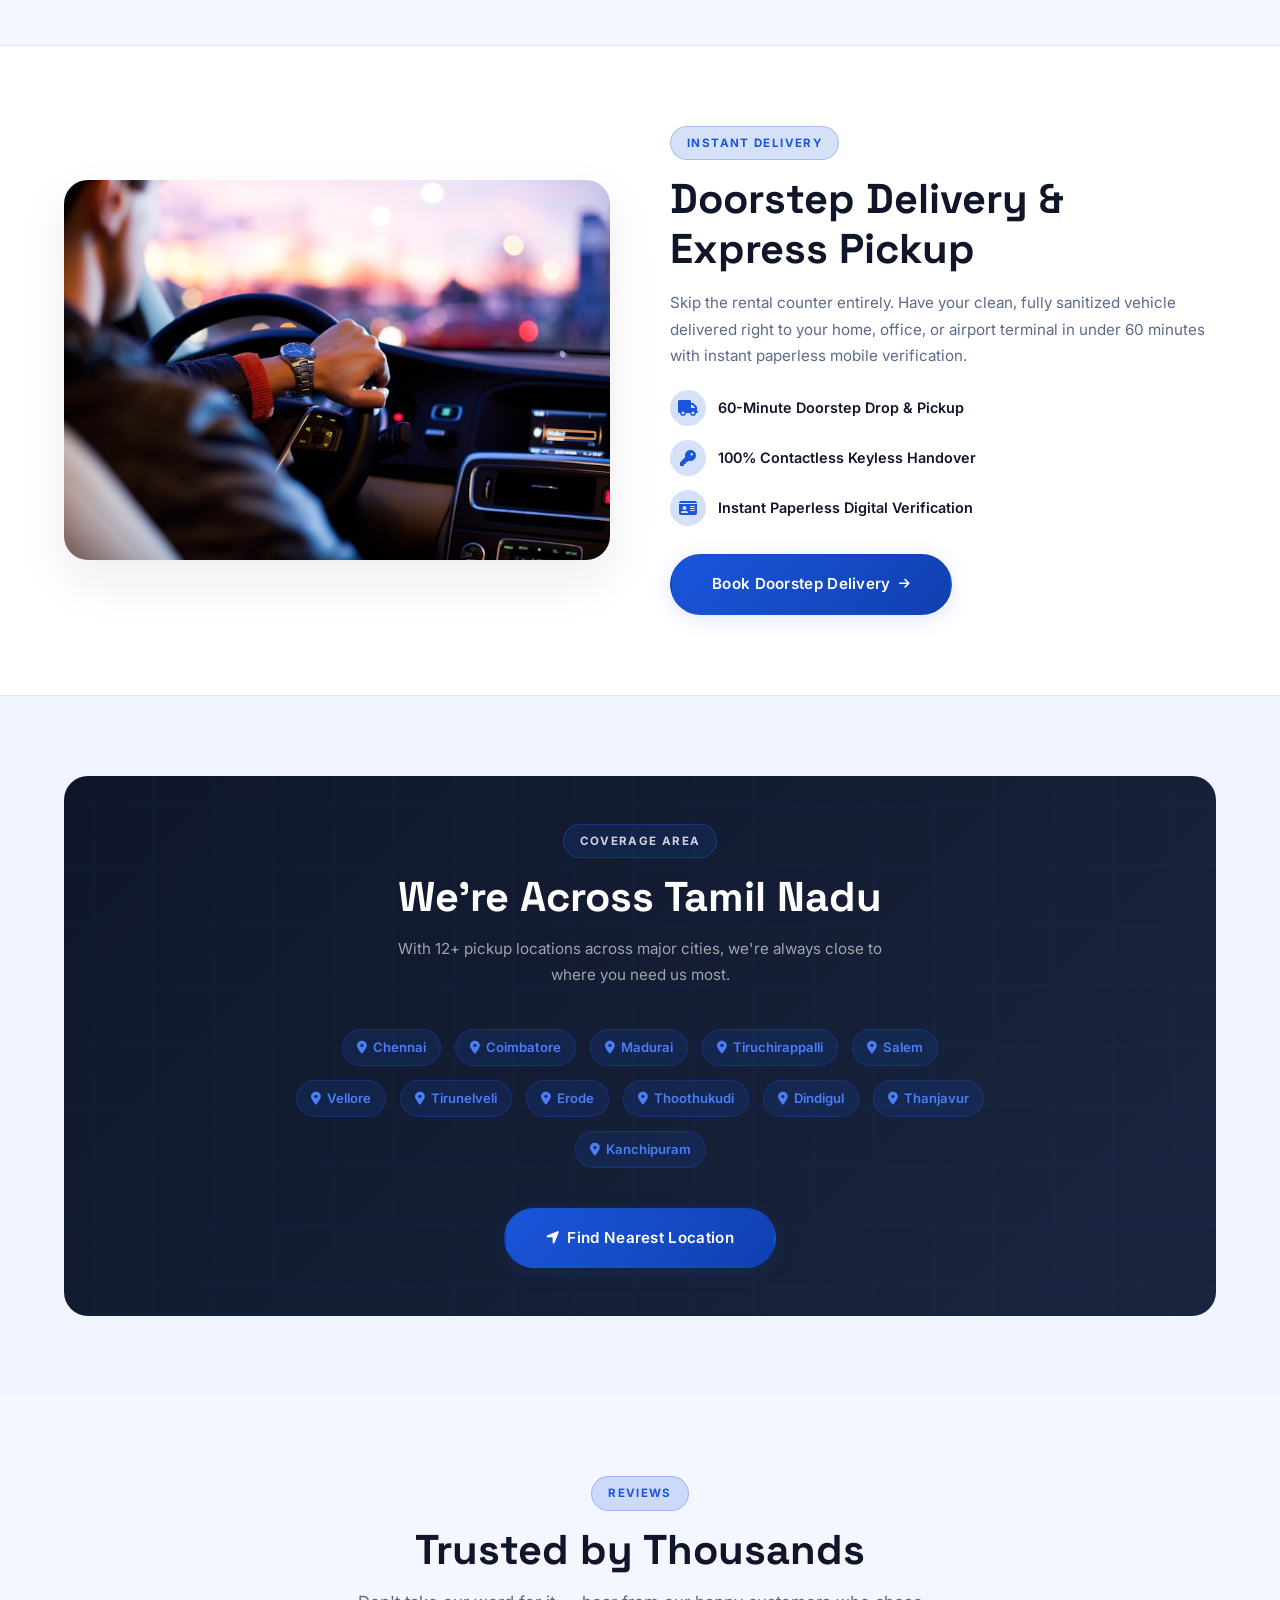
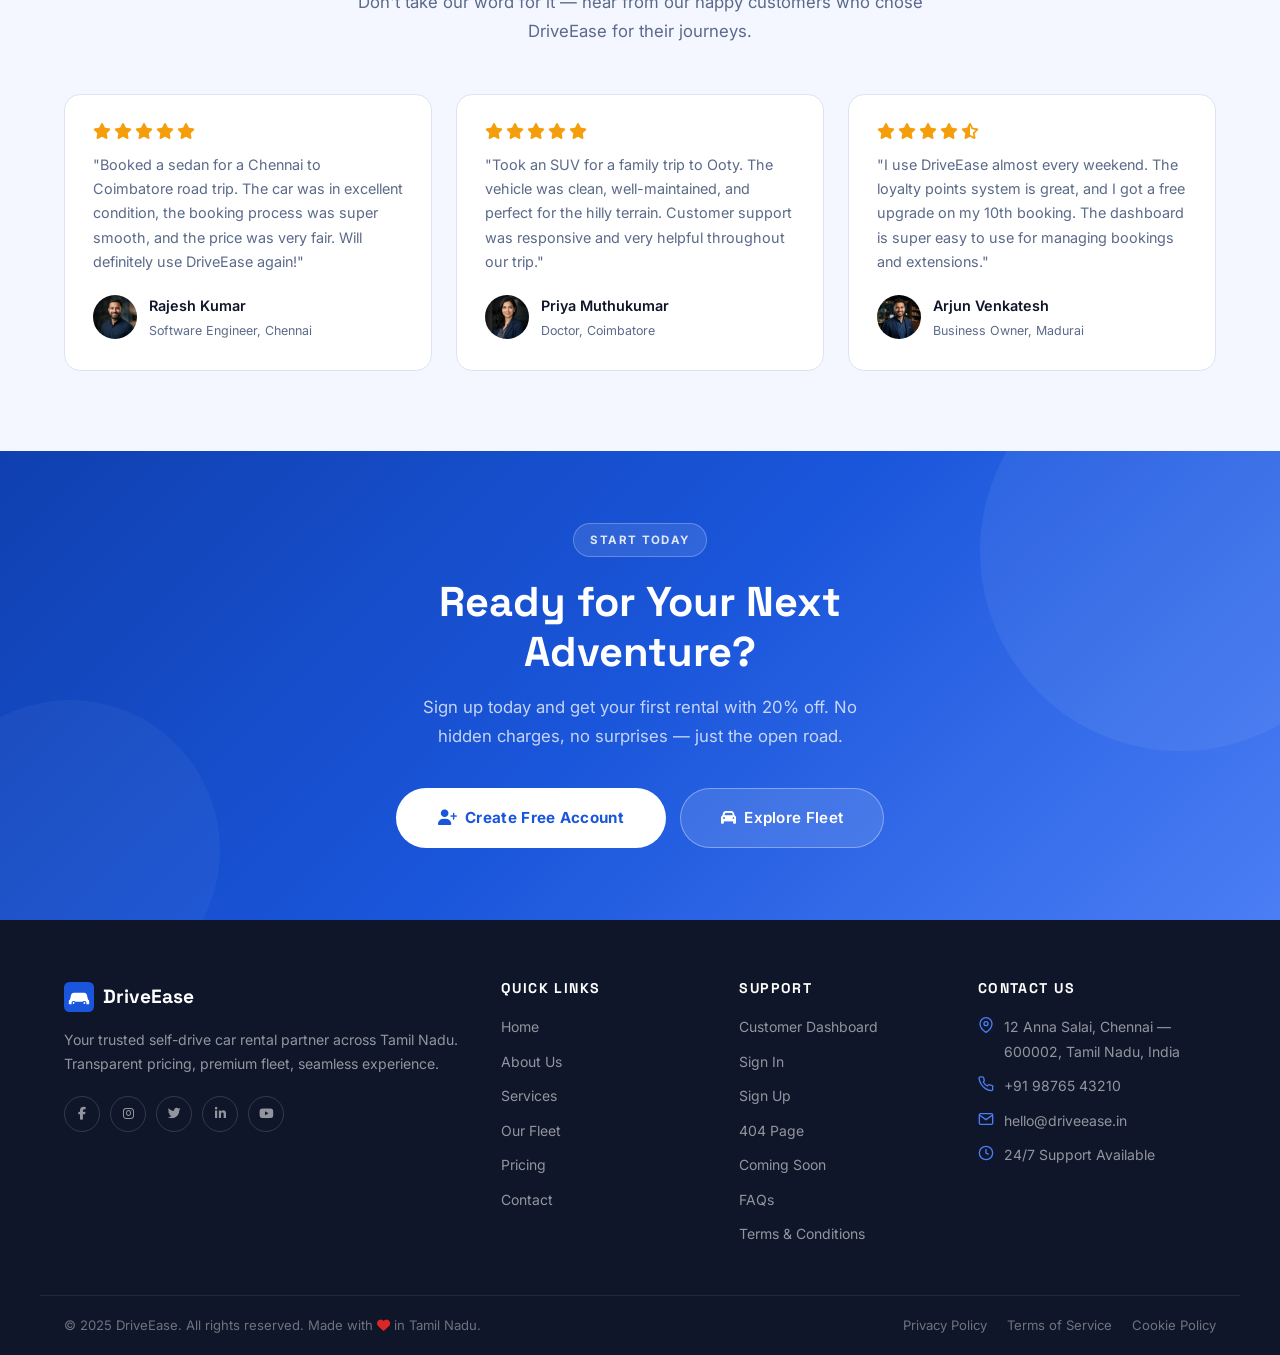
==== commit d7e6d270: "fix" ====
--- a/index.html
+++ b/index.html
@@ -534,7 +534,48 @@
     </div>
 </section>
 
-<!-- ============================================================
+    <!-- ============================================================
+     DOORSTEP DELIVERY & SMART HANDOVER (NEW SECTION)
+     ============================================================ -->
+    <section class="section" style="background:var(--surface); border-top:1px solid var(--border-light); border-bottom:1px solid var(--border-light);">
+        <div class="container">
+            <div class="about-split-grid">
+                <div class="animate-on-scroll slide-right" style="border-radius:var(--radius-xl); overflow:hidden; box-shadow:0 20px 50px var(--shadow-base);">
+                    <img src="assets/driver-key.jpg" alt="Doorstep Car Rental Handover" style="width:100%; height:380px; object-fit:cover; display:block;">
+                </div>
+                <div class="animate-on-scroll slide-left">
+                    <div class="section-tag">Instant Delivery</div>
+                    <h2 class="section-title" style="margin-bottom:16px;">Doorstep Delivery & Express Pickup</h2>
+                    <p style="color:var(--text-muted); font-size:0.95rem; line-height:1.75; margin-bottom:20px;">
+                        Skip the rental counter entirely. Have your clean, fully sanitized vehicle delivered right to your home, office, or airport terminal in under 60 minutes with instant paperless mobile verification.
+                    </p>
+                    <div style="display:flex; flex-direction:column; gap:14px; margin-bottom:28px;">
+                        <div style="display:flex; align-items:center; gap:12px;">
+                            <div style="width:36px; height:36px; border-radius:50%; background:var(--primary-glow); color:var(--primary); display:flex; align-items:center; justify-content:center; flex-shrink:0;">
+                                <i class="fas fa-truck"></i>
+                            </div>
+                            <span style="font-size:0.9rem; font-weight:600; color:var(--text-dark);">60-Minute Doorstep Drop & Pickup</span>
+                        </div>
+                        <div style="display:flex; align-items:center; gap:12px;">
+                            <div style="width:36px; height:36px; border-radius:50%; background:var(--primary-glow); color:var(--primary); display:flex; align-items:center; justify-content:center; flex-shrink:0;">
+                                <i class="fas fa-key"></i>
+                            </div>
+                            <span style="font-size:0.9rem; font-weight:600; color:var(--text-dark);">100% Contactless Keyless Handover</span>
+                        </div>
+                        <div style="display:flex; align-items:center; gap:12px;">
+                            <div style="width:36px; height:36px; border-radius:50%; background:var(--primary-glow); color:var(--primary); display:flex; align-items:center; justify-content:center; flex-shrink:0;">
+                                <i class="fas fa-id-card"></i>
+                            </div>
+                            <span style="font-size:0.9rem; font-weight:600; color:var(--text-dark);">Instant Paperless Digital Verification</span>
+                        </div>
+                    </div>
+                    <a href="fleet.html" class="btn btn-primary btn-lg">Book Doorstep Delivery <i class="fas fa-arrow-right" style="font-size:0.75rem;"></i></a>
+                </div>
+            </div>
+        </div>
+    </section>
+
+    <!-- ============================================================
      COVERAGE AREA
      ============================================================ -->
 <section class="section" style="background: var(--surface-alt);">
--- a/style.css
+++ b/style.css
@@ -564,14 +564,26 @@
 
 .mobile-nav {
     display: none;
+    position: absolute;
+    top: 100%;
+    left: 0;
+    right: 0;
+    width: 100%;
     flex-direction: column;
     gap: 4px;
     padding: 16px 24px;
     border-top: 1px solid var(--border-light);
+    border-bottom: 1px solid var(--border-light);
     background: var(--surface);
-}
-
-.dark .mobile-nav { background: var(--surface-alt); }
+    box-shadow: 0 20px 48px var(--shadow-base);
+    z-index: 1000;
+}
+
+.dark .mobile-nav {
+    background: var(--surface-alt);
+    border-bottom-color: var(--border-light);
+    box-shadow: 0 20px 48px rgba(0, 0, 0, 0.5);
+}
 
 .mobile-nav.open { display: flex; }
 
@@ -933,6 +945,18 @@
     width: 100%;
 }
 
+.hero2-floating-stats {
+    position: absolute;
+    right: 24px;
+    top: 50%;
+    transform: translateY(-50%);
+    display: flex;
+    flex-direction: column;
+    gap: 14px;
+    max-width: 200px;
+    z-index: 5;
+}
+
 /* ============================================================
    SEARCH WIDGET
    ============================================================ */
@@ -1423,24 +1447,52 @@
     align-items: center;
 }
 
+.premium-fleet-header {
+    display: grid;
+    grid-template-columns: 1fr 2fr;
+    gap: 60px;
+    align-items: center;
+    margin-bottom: 48px;
+}
+
 .about-stats-grid {
     display: grid;
     grid-template-columns: repeat(2, 1fr);
     gap: 20px;
 }
 
+.home2-services-grid {
+    display: grid;
+    grid-template-columns: repeat(3, 1fr);
+    gap: 24px;
+}
+
 /* Responsive Grid Centering at 1024px */
 @media (max-width: 1024px) {
-    .about-split-grid {
+    .hero2-floating-stats {
+        position: relative !important;
+        right: auto !important;
+        top: auto !important;
+        transform: none !important;
+        flex-direction: row !important;
+        justify-content: center !important;
+        max-width: 100% !important;
+        margin-top: 28px !important;
+        gap: 16px !important;
+    }
+
+    .about-split-grid,
+    .premium-fleet-header {
         grid-template-columns: 1fr !important;
-        gap: 32px !important;
+        gap: 28px !important;
     }
 
     .add-on-grid,
     .values-grid,
     .fleet-grid,
     .grid-3,
-    .testimonials-grid {
+    .testimonials-grid,
+    .home2-services-grid {
         grid-template-columns: repeat(2, 1fr);
         justify-content: center;
     }
@@ -1449,7 +1501,8 @@
     .values-grid > *:last-child:nth-child(odd),
     .fleet-grid > *:last-child:nth-child(odd),
     .grid-3 > *:last-child:nth-child(odd),
-    .testimonials-grid > *:last-child:nth-child(odd) {
+    .testimonials-grid > *:last-child:nth-child(odd),
+    .home2-services-grid > *:last-child:nth-child(odd) {
         grid-column: 1 / -1;
         justify-self: center;
         max-width: 520px;
@@ -1508,7 +1561,8 @@
     .grid-3,
     .grid-4,
     .how-grid,
-    .testimonials-grid {
+    .testimonials-grid,
+    .home2-services-grid {
         grid-template-columns: 1fr !important;
     }
 
@@ -1516,7 +1570,8 @@
     .values-grid > *:last-child:nth-child(odd),
     .fleet-grid > *:last-child:nth-child(odd),
     .grid-3 > *:last-child:nth-child(odd),
-    .testimonials-grid > *:last-child:nth-child(odd) {
+    .testimonials-grid > *:last-child:nth-child(odd),
+    .home2-services-grid > *:last-child:nth-child(odd) {
         grid-column: auto;
         max-width: 100%;
     }
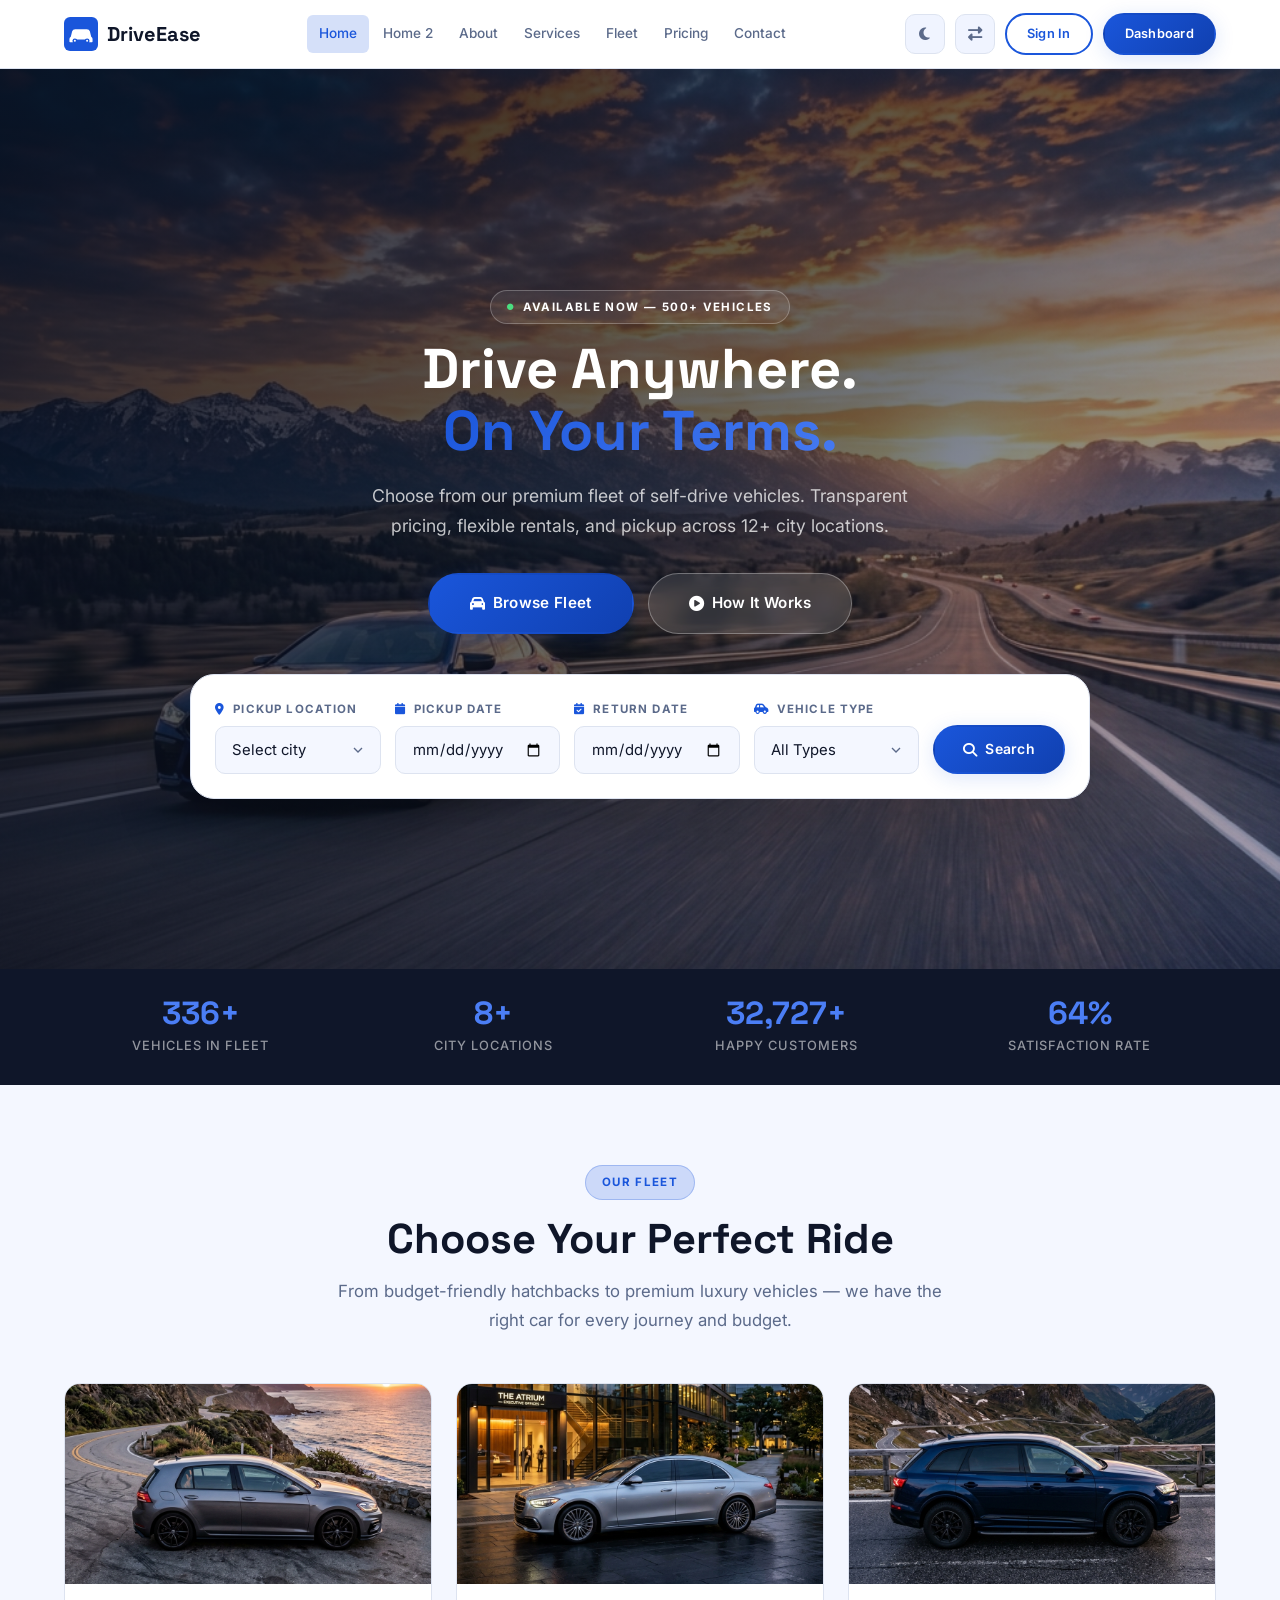
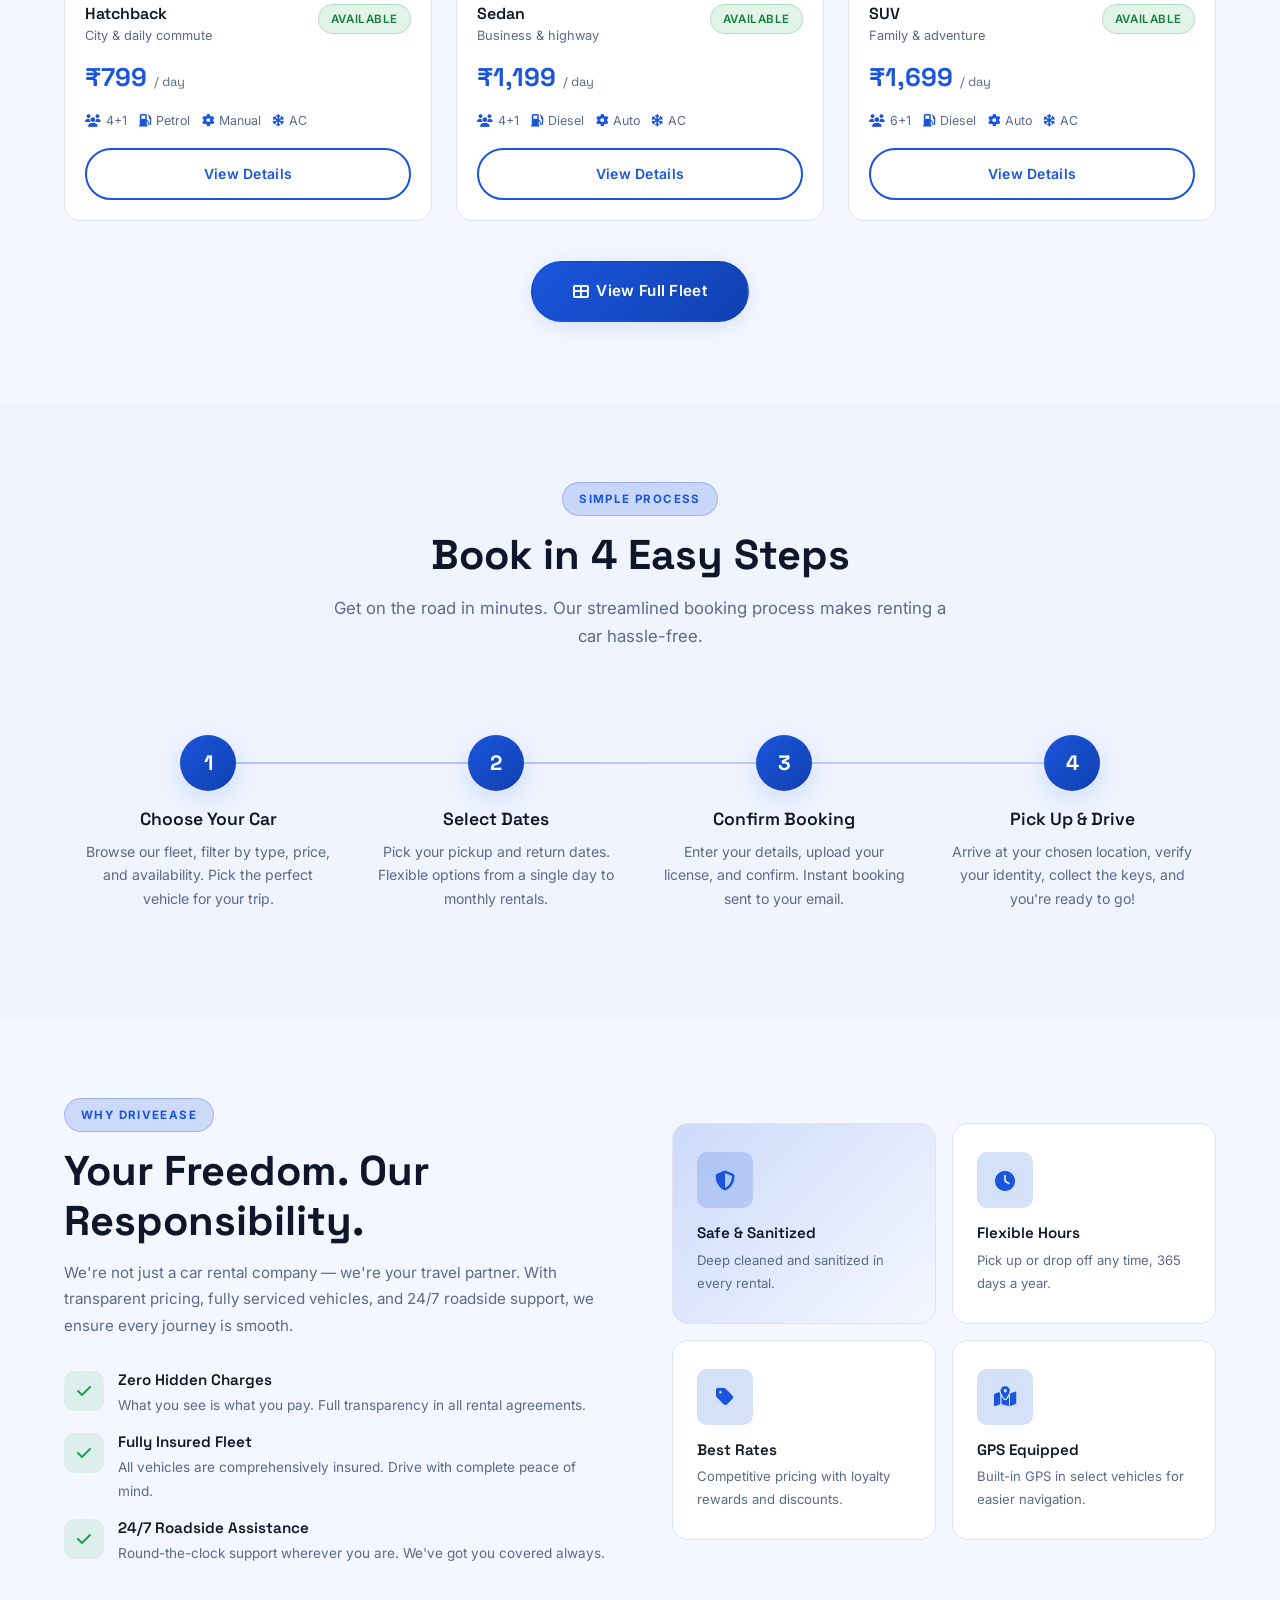
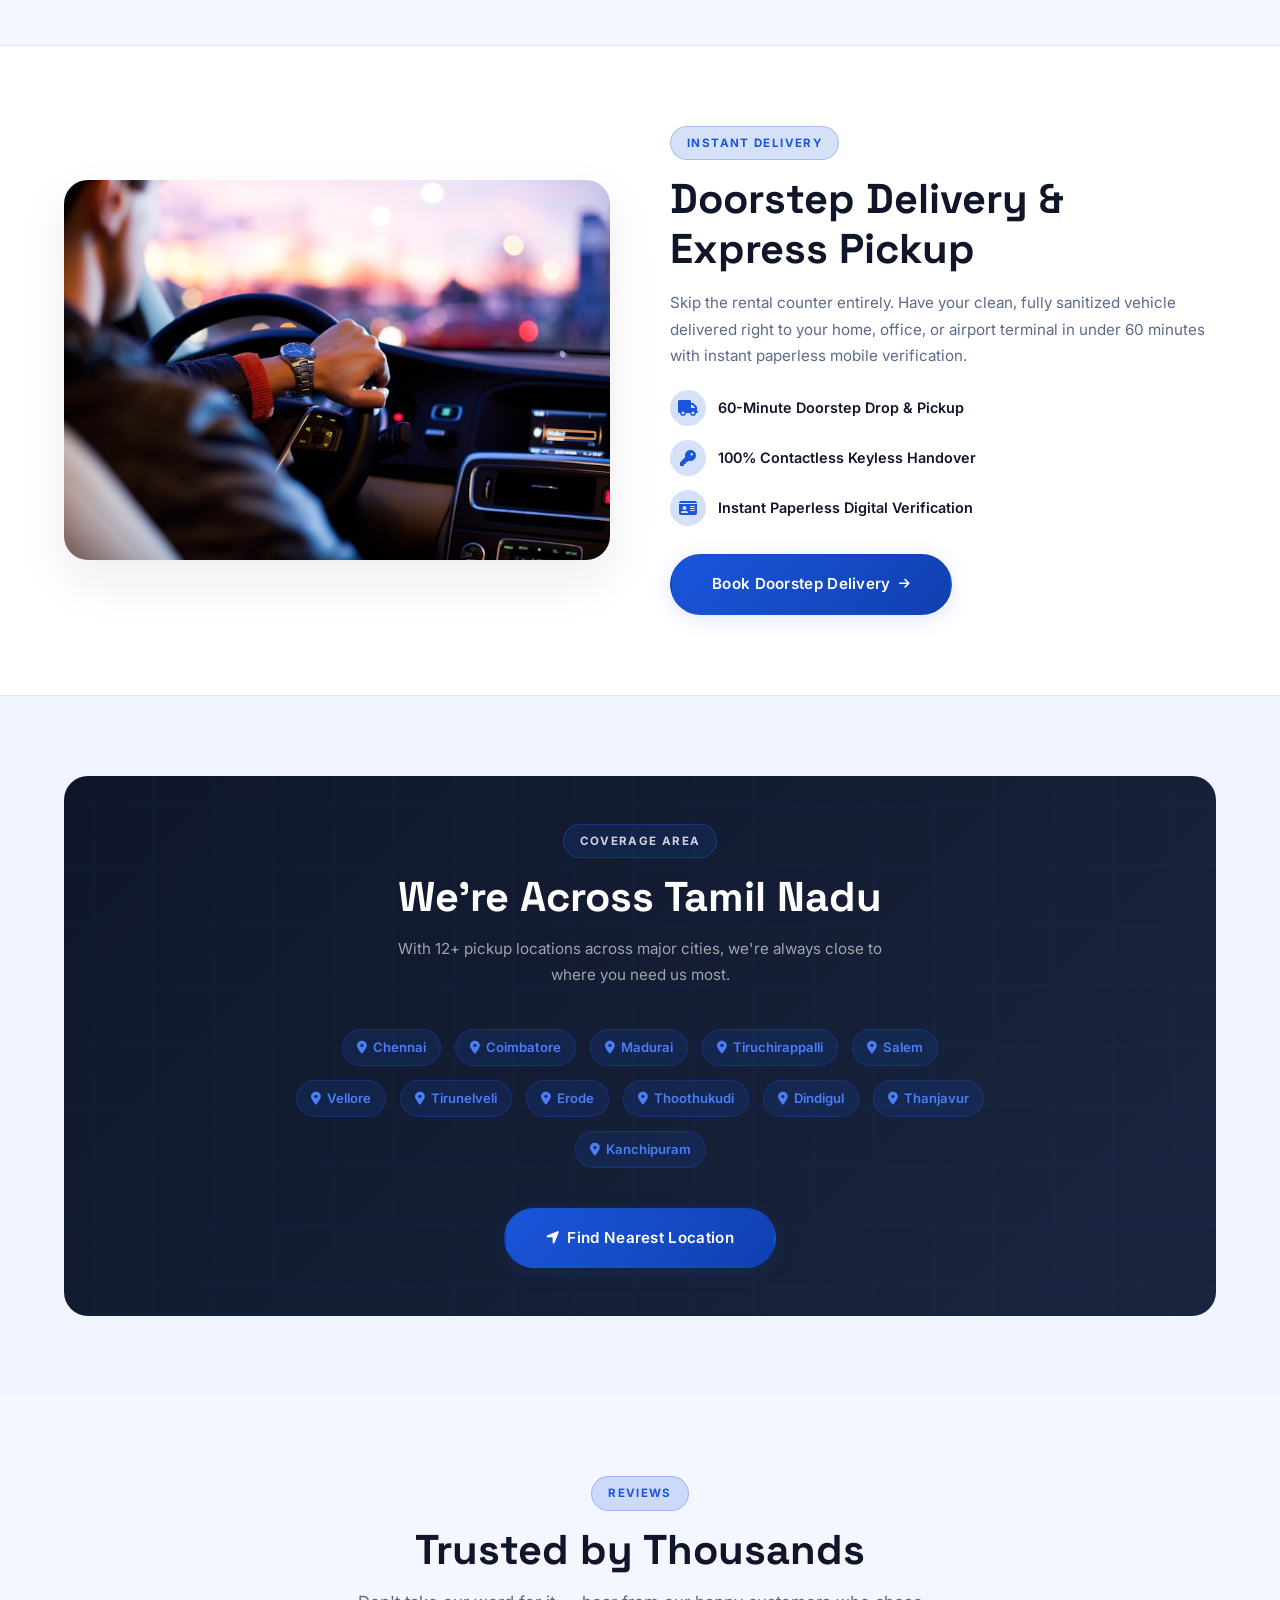
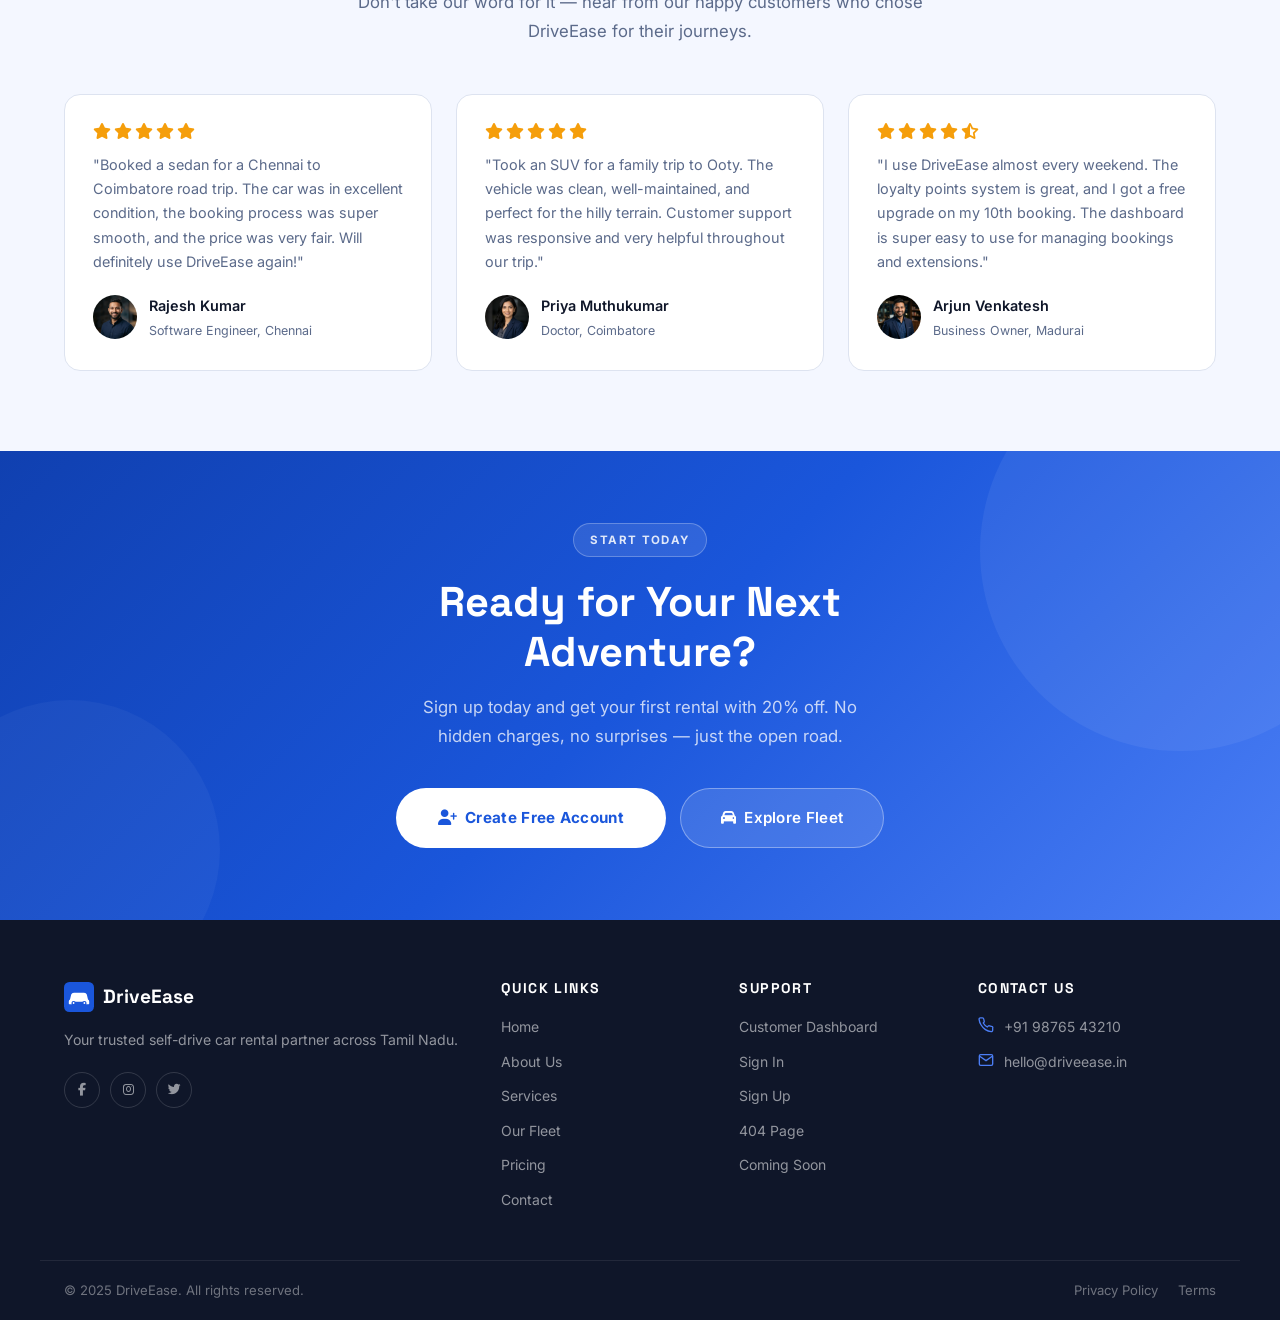
==== commit fa7e75e1: "fix" ====
--- a/index.html
+++ b/index.html
@@ -694,80 +694,12 @@
      ============================================================ -->
 <footer class="footer">
     <div class="footer-grid">
-        <div class="footer-brand">
-            <div class="footer-logo">
-                <svg width="30" height="30" viewBox="0 0 100 100" xmlns="http://www.w3.org/2000/svg">
-                    <rect width="100" height="100" rx="18" fill="var(--primary)"/>
-                    <path d="M20 58 L24 42 Q26 36 33 36 L67 36 Q74 36 76 42 L80 58 Q84 60 84 65 L84 72 Q84 74 82 74 L74 74 L74 70 Q74 66 70 66 L30 66 Q26 66 26 70 L26 74 L18 74 Q16 74 16 72 L16 65 Q16 60 20 58Z" fill="white"/>
-                    <circle cx="32" cy="70" r="7" fill="var(--primary)"/><circle cx="32" cy="70" r="3" fill="white"/>
-                    <circle cx="68" cy="70" r="7" fill="var(--primary)"/><circle cx="68" cy="70" r="3" fill="white"/>
-                </svg>
-                DriveEase
-            </div>
-            <p>Your trusted self-drive car rental partner across Tamil Nadu. Transparent pricing, premium fleet, seamless experience.</p>
-            <div class="footer-socials">
-                <a href="#" class="footer-social-link" aria-label="Facebook"><i class="fab fa-facebook-f"></i></a>
-                <a href="#" class="footer-social-link" aria-label="Instagram"><i class="fab fa-instagram"></i></a>
-                <a href="#" class="footer-social-link" aria-label="Twitter"><i class="fab fa-twitter"></i></a>
-                <a href="#" class="footer-social-link" aria-label="LinkedIn"><i class="fab fa-linkedin-in"></i></a>
-                <a href="#" class="footer-social-link" aria-label="YouTube"><i class="fab fa-youtube"></i></a>
-            </div>
-        </div>
-
-        <div class="footer-col">
-            <h4>Quick Links</h4>
-            <div class="footer-links">
-                <a href="index.html" class="footer-link">Home</a>
-                <a href="about.html" class="footer-link">About Us</a>
-                <a href="services.html" class="footer-link">Services</a>
-                <a href="fleet.html" class="footer-link">Our Fleet</a>
-                <a href="pricing.html" class="footer-link">Pricing</a>
-                <a href="contact.html" class="footer-link">Contact</a>
-            </div>
-        </div>
-
-        <div class="footer-col">
-            <h4>Support</h4>
-            <div class="footer-links">
-                <a href="dashboard.html" class="footer-link">Customer Dashboard</a>
-                <a href="login.html" class="footer-link">Sign In</a>
-                <a href="signup.html" class="footer-link">Sign Up</a>
-                <a href="404.html" class="footer-link">404 Page</a>
-                <a href="coming-soon.html" class="footer-link">Coming Soon</a>
-                <a href="#" class="footer-link">FAQs</a>
-                <a href="#" class="footer-link">Terms & Conditions</a>
-            </div>
-        </div>
-
-        <div class="footer-col">
-            <h4>Contact Us</h4>
-            <div class="footer-contact-item">
-                <svg xmlns="http://www.w3.org/2000/svg" width="16" height="16" viewBox="0 0 24 24" fill="none" stroke="currentColor" stroke-width="2"><path d="M21 10c0 7-9 13-9 13s-9-6-9-13a9 9 0 0 1 18 0z"/><circle cx="12" cy="10" r="3"/></svg>
-                12 Anna Salai, Chennai — 600002, Tamil Nadu, India
-            </div>
-            <div class="footer-contact-item">
-                <svg xmlns="http://www.w3.org/2000/svg" width="16" height="16" viewBox="0 0 24 24" fill="none" stroke="currentColor" stroke-width="2"><path d="M22 16.92v3a2 2 0 0 1-2.18 2 19.79 19.79 0 0 1-8.63-3.07A19.5 19.5 0 0 1 4.69 12 19.79 19.79 0 0 1 1.61 3.5 2 2 0 0 1 3.6 1.32h3a2 2 0 0 1 2 1.72 12.84 12.84 0 0 0 .7 2.81 2 2 0 0 1-.45 2.11L7.91 9a16 16 0 0 0 6 6l1.27-1.27a2 2 0 0 1 2.11-.45 12.84 12.84 0 0 0 2.81.7A2 2 0 0 1 22 16.92z"/></svg>
-                +91 98765 43210
-            </div>
-            <div class="footer-contact-item">
-                <svg xmlns="http://www.w3.org/2000/svg" width="16" height="16" viewBox="0 0 24 24" fill="none" stroke="currentColor" stroke-width="2"><path d="M4 4h16c1.1 0 2 .9 2 2v12c0 1.1-.9 2-2 2H4c-1.1 0-2-.9-2-2V6c0-1.1.9-2 2-2z"/><polyline points="22,6 12,13 2,6"/></svg>
-                hello@driveease.in
-            </div>
-            <div class="footer-contact-item">
-                <svg xmlns="http://www.w3.org/2000/svg" width="16" height="16" viewBox="0 0 24 24" fill="none" stroke="currentColor" stroke-width="2"><circle cx="12" cy="12" r="10"/><polyline points="12 6 12 12 16 14"/></svg>
-                24/7 Support Available
-            </div>
-        </div>
-    </div>
-
-    <div class="footer-bottom" style="max-width:1200px; margin:0 auto;">
-        <p>© 2025 DriveEase. All rights reserved. Made with <i class="fas fa-heart" style="color:var(--error);"></i> in Tamil Nadu.</p>
-        <div class="footer-bottom-links">
-            <a href="#">Privacy Policy</a>
-            <a href="#">Terms of Service</a>
-            <a href="#">Cookie Policy</a>
-        </div>
-    </div>
+        <div class="footer-brand"><div class="footer-logo"><svg width="30" height="30" viewBox="0 0 100 100" xmlns="http://www.w3.org/2000/svg"><rect width="100" height="100" rx="18" fill="var(--primary)"/><path d="M20 58 L24 42 Q26 36 33 36 L67 36 Q74 36 76 42 L80 58 Q84 60 84 65 L84 72 Q84 74 82 74 L74 74 L74 70 Q74 66 70 66 L30 66 Q26 66 26 70 L26 74 L18 74 Q16 74 16 72 L16 65 Q16 60 20 58Z" fill="white"/><circle cx="32" cy="70" r="7" fill="var(--primary)"/><circle cx="32" cy="70" r="3" fill="white"/><circle cx="68" cy="70" r="7" fill="var(--primary)"/><circle cx="68" cy="70" r="3" fill="white"/></svg>DriveEase</div><p>Your trusted self-drive car rental partner across Tamil Nadu.</p><div class="footer-socials"><a href="#" class="footer-social-link" aria-label="Facebook"><i class="fab fa-facebook-f"></i></a><a href="#" class="footer-social-link" aria-label="Instagram"><i class="fab fa-instagram"></i></a><a href="#" class="footer-social-link" aria-label="Twitter"><i class="fab fa-twitter"></i></a></div></div>
+        <div class="footer-col"><h4>Quick Links</h4><div class="footer-links"><a href="index.html" class="footer-link">Home</a><a href="about.html" class="footer-link">About Us</a><a href="services.html" class="footer-link">Services</a><a href="fleet.html" class="footer-link">Our Fleet</a><a href="pricing.html" class="footer-link">Pricing</a><a href="contact.html" class="footer-link">Contact</a></div></div>
+        <div class="footer-col"><h4>Support</h4><div class="footer-links"><a href="dashboard.html" class="footer-link">Customer Dashboard</a><a href="login.html" class="footer-link">Sign In</a><a href="signup.html" class="footer-link">Sign Up</a><a href="404.html" class="footer-link">404 Page</a><a href="coming-soon.html" class="footer-link">Coming Soon</a></div></div>
+        <div class="footer-col"><h4>Contact Us</h4><div class="footer-contact-item"><svg xmlns="http://www.w3.org/2000/svg" width="16" height="16" viewBox="0 0 24 24" fill="none" stroke="currentColor" stroke-width="2"><path d="M22 16.92v3a2 2 0 0 1-2.18 2 19.79 19.79 0 0 1-8.63-3.07A19.5 19.5 0 0 1 4.69 12 19.79 19.79 0 0 1 1.61 3.5 2 2 0 0 1 3.6 1.32h3a2 2 0 0 1 2 1.72 12.84 12.84 0 0 0 .7 2.81 2 2 0 0 1-.45 2.11L7.91 9a16 16 0 0 0 6 6l1.27-1.27a2 2 0 0 1 2.11-.45 12.84 12.84 0 0 0 2.81.7A2 2 0 0 1 22 16.92z"/></svg>+91 98765 43210</div><div class="footer-contact-item"><svg xmlns="http://www.w3.org/2000/svg" width="16" height="16" viewBox="0 0 24 24" fill="none" stroke="currentColor" stroke-width="2"><path d="M4 4h16c1.1 0 2 .9 2 2v12c0 1.1-.9 2-2 2H4c-1.1 0-2-.9-2-2V6c0-1.1.9-2 2-2z"/><polyline points="22,6 12,13 2,6"/></svg>hello@driveease.in</div></div>
+    </div>
+    <div class="footer-bottom" style="max-width:1200px; margin:0 auto;"><p>© 2025 DriveEase. All rights reserved.</p><div class="footer-bottom-links"><a href="#">Privacy Policy</a><a href="#">Terms</a></div></div>
 </footer>
 
 <script src="script.js"></script>
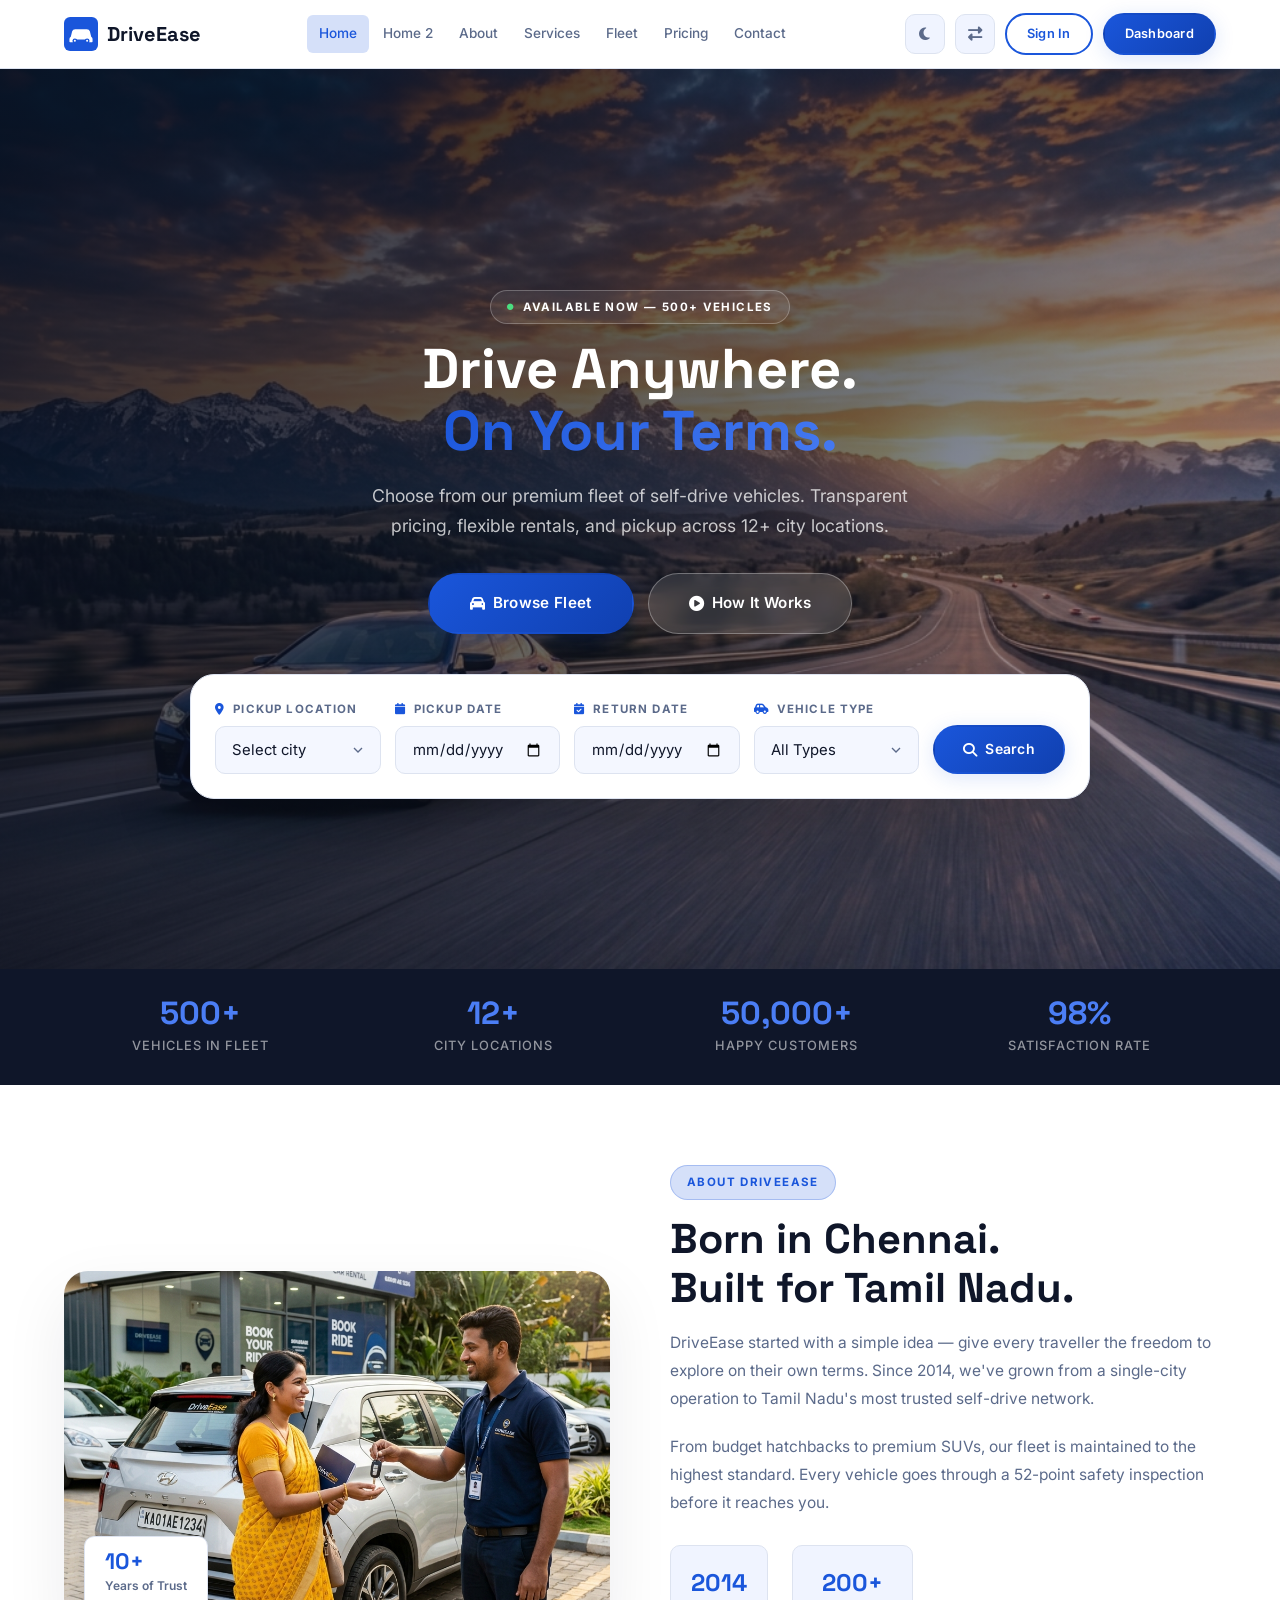
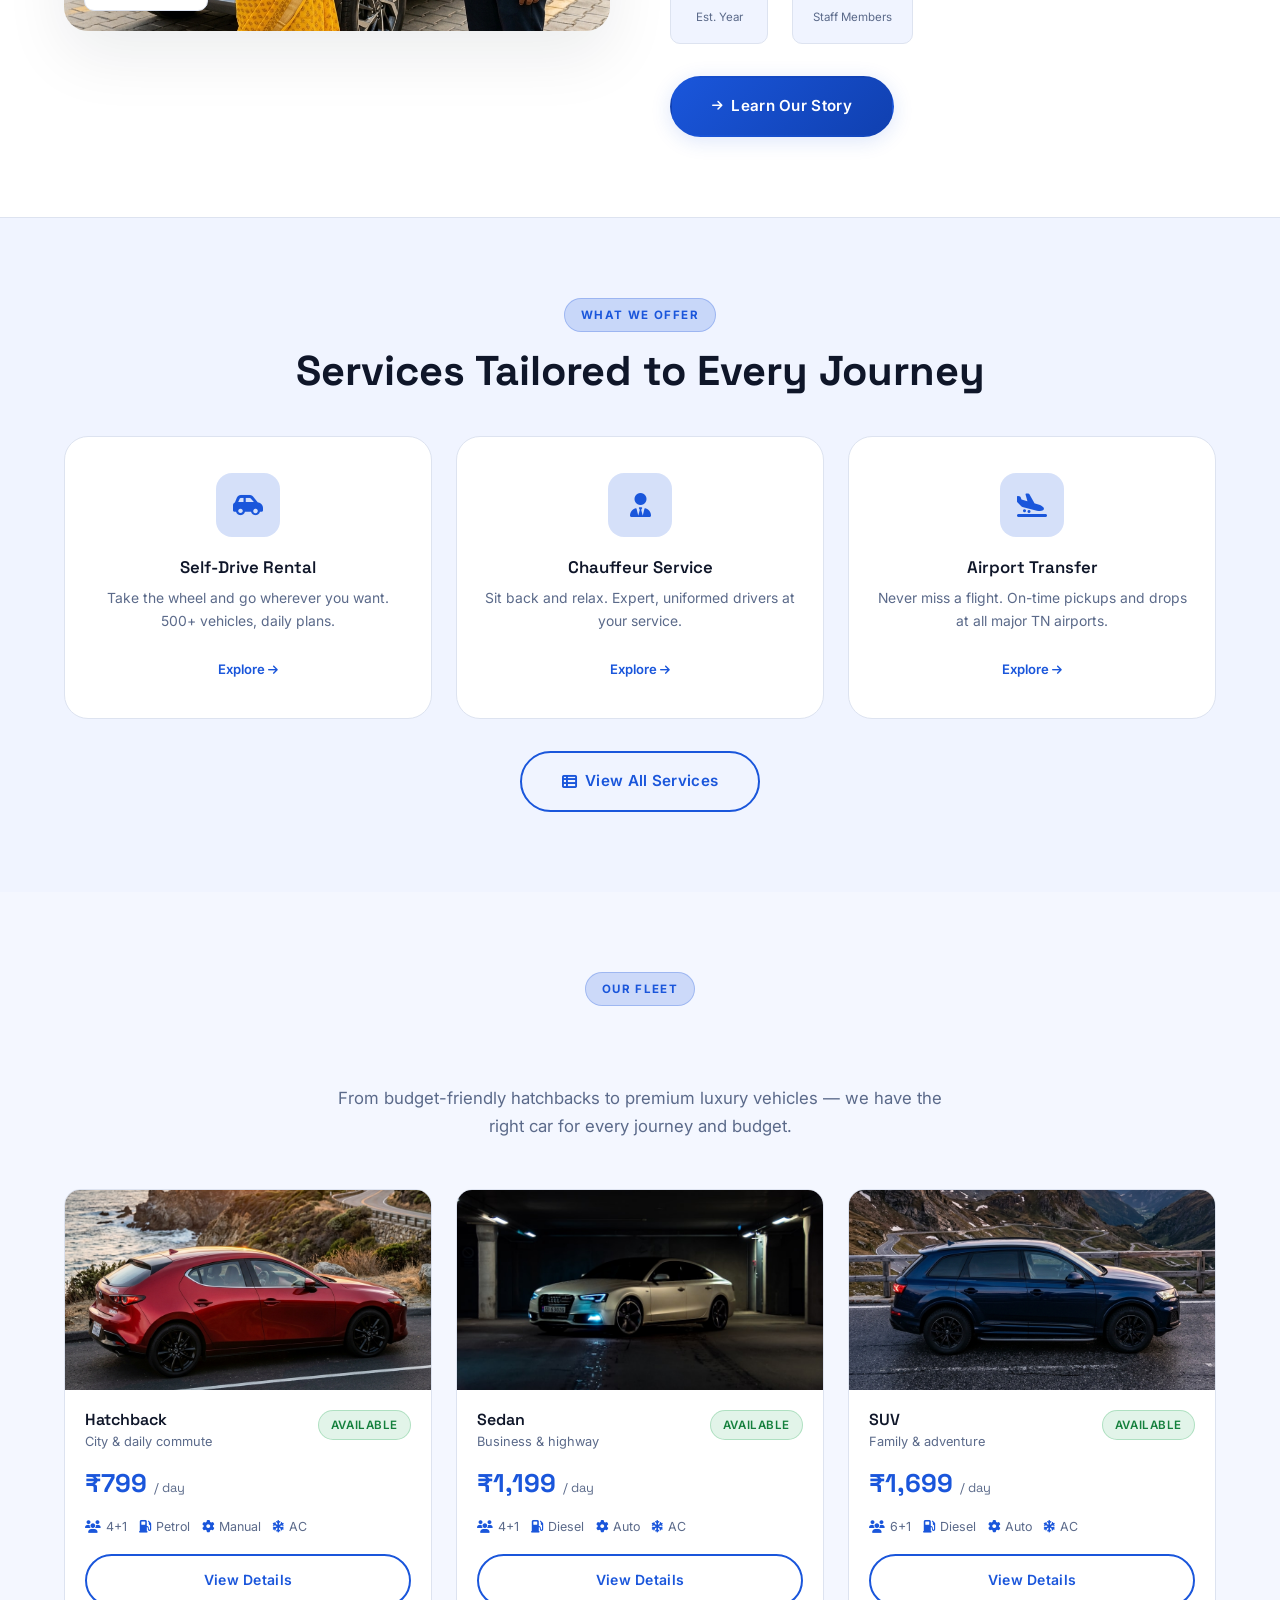
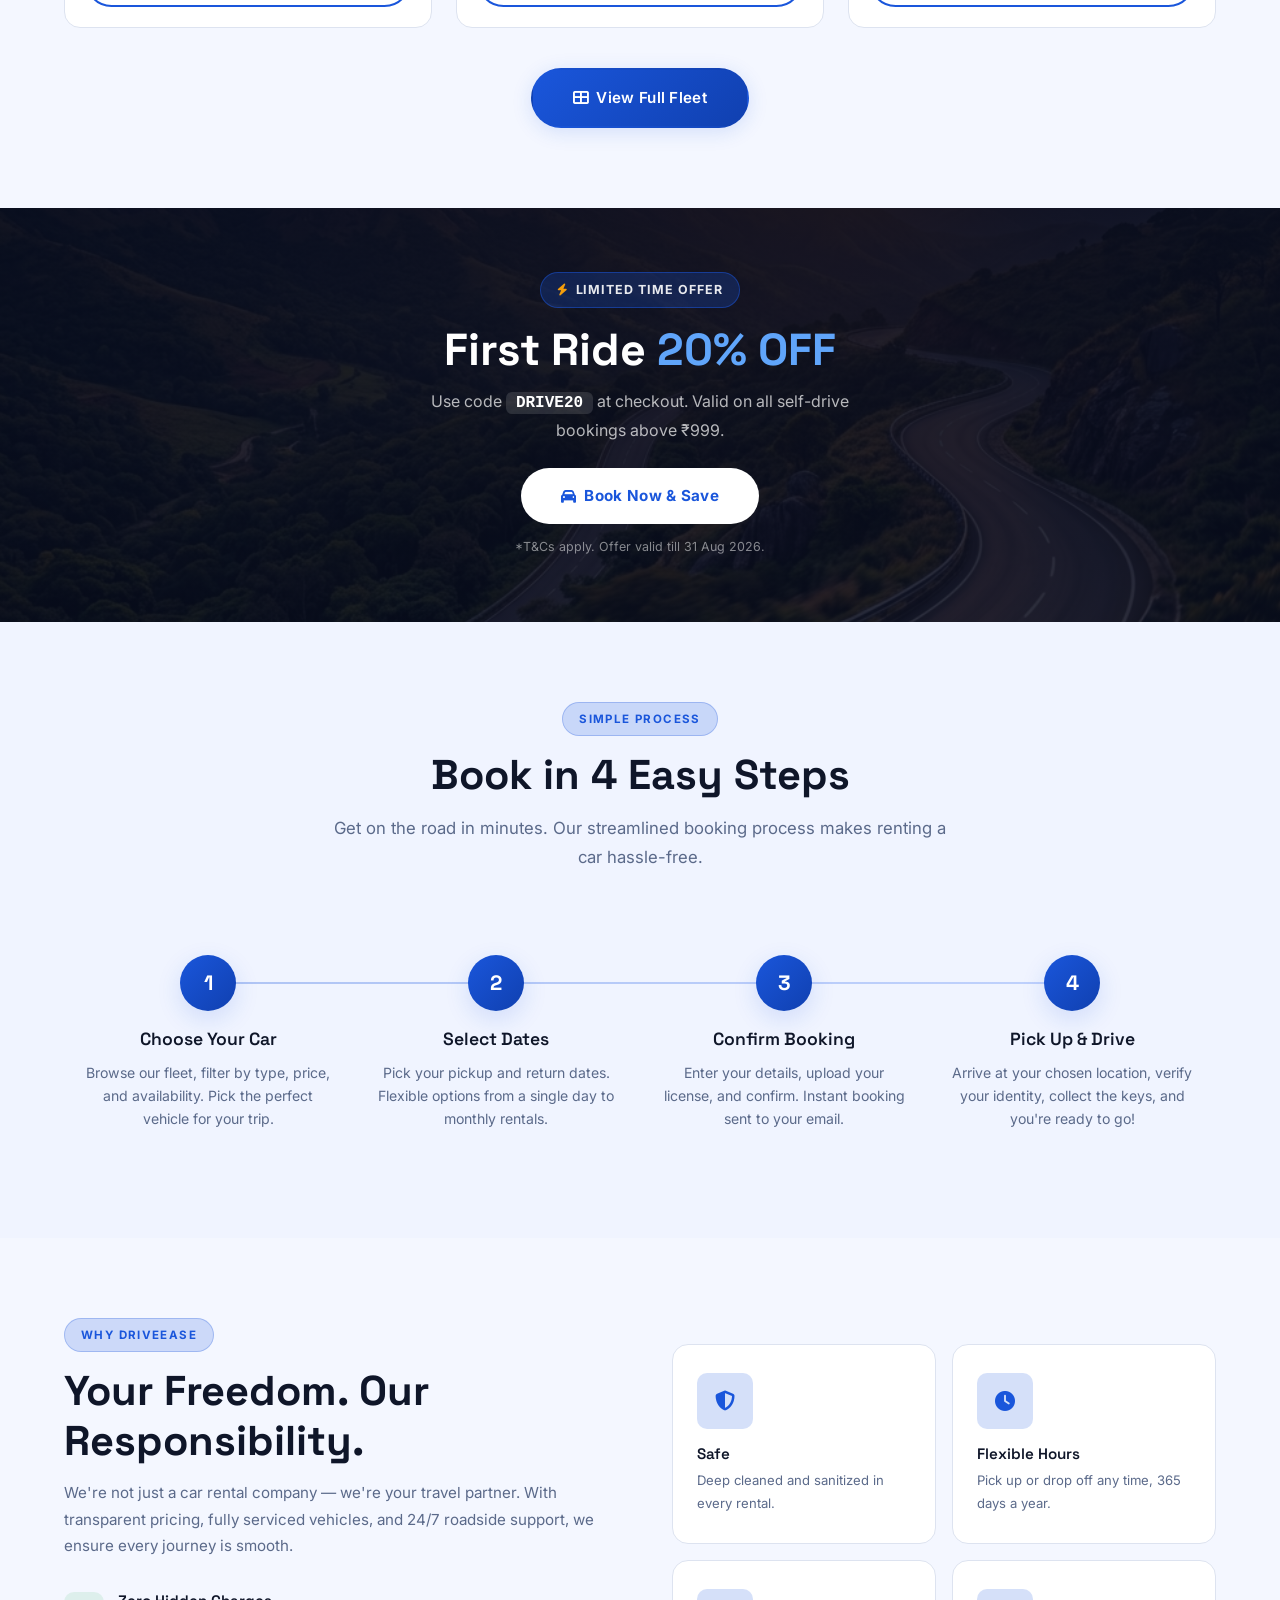
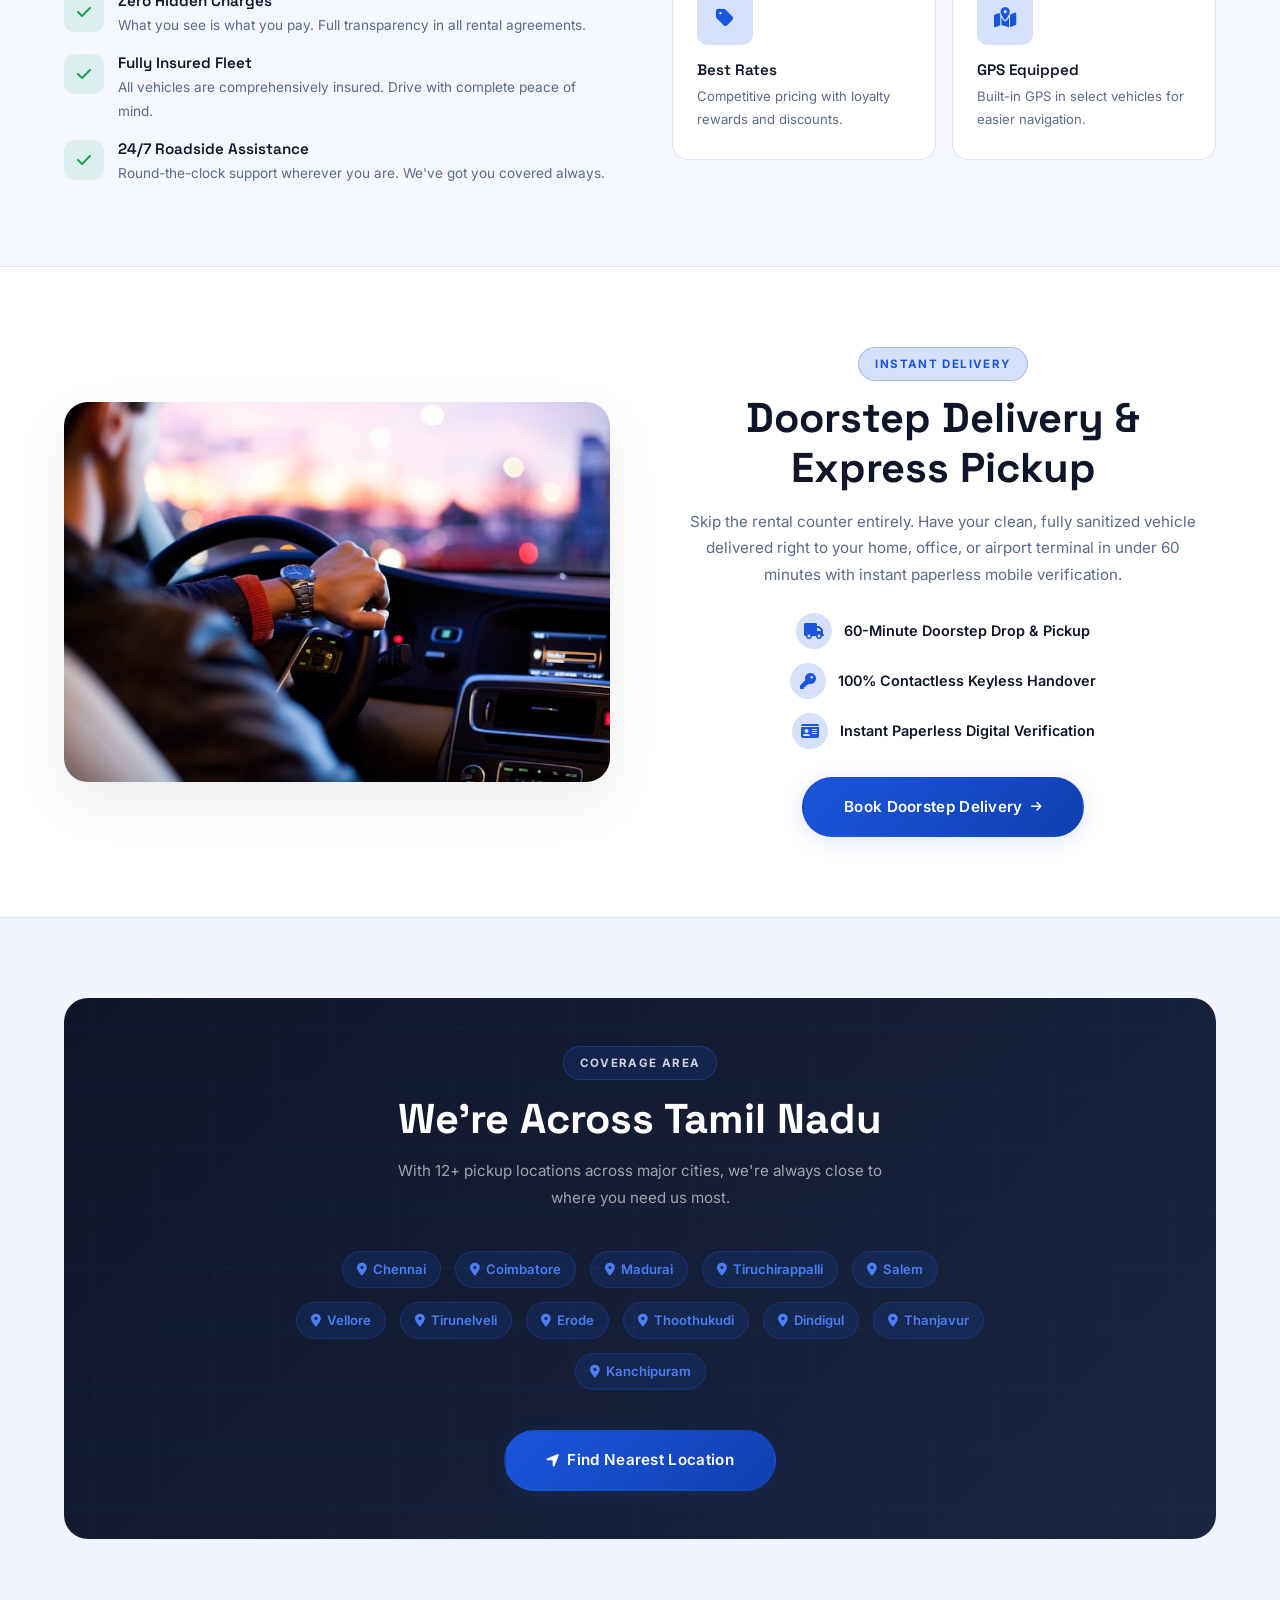
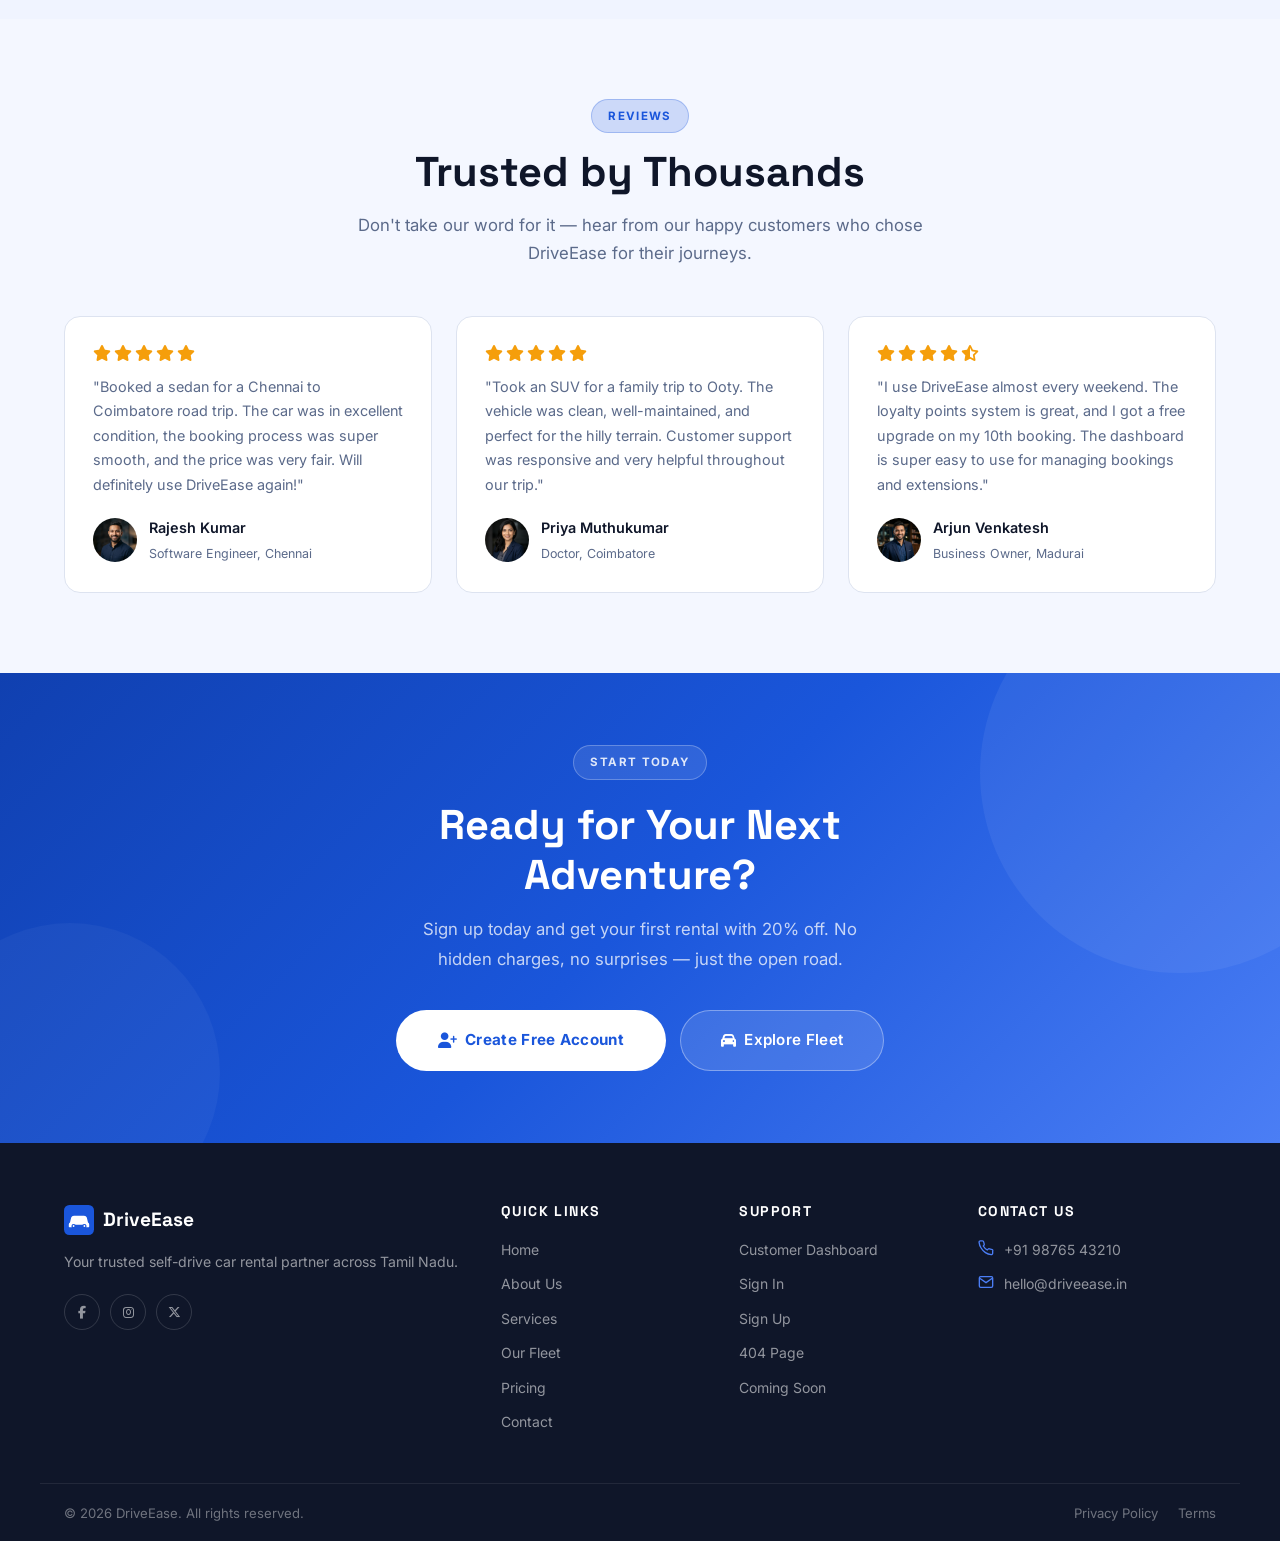
==== commit f4ad1bb0: "fix" ====
--- a/index.html
+++ b/index.html
@@ -338,6 +338,86 @@
 </section>
 
 <!-- ============================================================
+     ABOUT US MINI INTRO
+     ============================================================ -->
+<section class="section" style="background:var(--surface); border-bottom:1px solid var(--border-light);">
+    <div class="container">
+        <div class="about-split-grid">
+            <div class="animate-on-scroll slide-right" style="border-radius:var(--radius-xl); overflow:hidden; box-shadow:0 24px 64px var(--shadow-base); position:relative;">
+                <img src="assets/about_intro_home1.png" alt="DriveEase team handing over keys" style="width:100%; max-height:360px; object-fit:cover; display:block;">
+                <div style="position:absolute; bottom:20px; left:20px; background:var(--surface); border:1px solid var(--border-light); border-radius:var(--radius-md); padding:14px 20px; box-shadow:0 8px 24px var(--shadow-base); backdrop-filter:blur(8px);">
+                    <div style="font-family:var(--font-heading); font-size:1.4rem; font-weight:800; color:var(--primary); line-height:1;">10+</div>
+                    <div style="font-size:0.75rem; color:var(--text-muted); margin-top:2px; font-weight:600;">Years of Trust</div>
+                </div>
+            </div>
+            <div class="animate-on-scroll slide-left">
+                <div class="section-tag">About DriveEase</div>
+                <h2 class="section-title" style="margin-bottom:16px;">Born in Chennai.<br>Built for Tamil Nadu.</h2>
+                <p style="color:var(--text-muted); font-size:0.97rem; line-height:1.8; margin-bottom:20px;">
+                    DriveEase started with a simple idea — give every traveller the freedom to explore on their own terms. Since 2014, we've grown from a single-city operation to Tamil Nadu's most trusted self-drive network.
+                </p>
+                <p style="color:var(--text-muted); font-size:0.97rem; line-height:1.8; margin-bottom:28px;">
+                    From budget hatchbacks to premium SUVs, our fleet is maintained to the highest standard. Every vehicle goes through a 52-point safety inspection before it reaches you.
+                </p>
+                <div style="display:flex; gap:24px; flex-wrap:wrap; margin-bottom:32px;">
+                    <div style="text-align:center; padding:16px 20px; background:var(--surface-alt); border-radius:var(--radius-md); border:1px solid var(--border-light); min-width:90px;">
+                        <div style="font-family:var(--font-heading); font-size:1.5rem; font-weight:800; color:var(--primary);">2014</div>
+                        <div style="font-size:0.72rem; color:var(--text-muted); margin-top:3px;">Est. Year</div>
+                    </div>
+                    <div style="text-align:center; padding:16px 20px; background:var(--surface-alt); border-radius:var(--radius-md); border:1px solid var(--border-light); min-width:90px;">
+                        <div style="font-family:var(--font-heading); font-size:1.5rem; font-weight:800; color:var(--primary);">200+</div>
+                        <div style="font-size:0.72rem; color:var(--text-muted); margin-top:3px;">Staff Members</div>
+                    </div>
+                    
+                </div>
+                <a href="about.html" class="btn btn-primary btn-lg"><i class="fas fa-arrow-right" style="font-size:0.75rem;"></i> Learn Our Story</a>
+            </div>
+        </div>
+    </div>
+</section>
+
+<!-- ============================================================
+     FEATURED SERVICES STRIP
+     ============================================================ -->
+<section class="section" style="background:var(--surface-alt);">
+    <div class="container">
+        <div class="text-center" style="margin-bottom:40px;">
+            <div class="section-tag">What We Offer</div>
+            <h2 class="section-title animate-on-scroll slide-up">Services Tailored to Every Journey</h2>
+        </div>
+        <div class="grid-3">
+            <div class="animate-on-scroll slide-up" style="background:var(--surface); border-radius:var(--radius-xl); padding:36px 28px; border:1px solid var(--border-light); text-align:center; transition:all 0.3s ease; cursor:pointer;" onmouseenter="this.style.transform='translateY(-6px)';this.style.boxShadow='0 20px 48px var(--shadow-base)';" onmouseleave="this.style.transform='';this.style.boxShadow='';">
+                <div style="width:64px; height:64px; border-radius:var(--radius-lg); background:var(--primary-glow); color:var(--primary); display:flex; align-items:center; justify-content:center; margin:0 auto 20px; font-size:1.5rem;">
+                    <i class="fas fa-car-side"></i>
+                </div>
+                <h3 style="font-size:1.05rem; margin-bottom:10px;">Self-Drive Rental</h3>
+                <p style="font-size:0.87rem; color:var(--text-muted); line-height:1.7; margin-bottom:20px;">Take the wheel and go wherever you want. 500+ vehicles, daily plans.</p>
+                <a href="services.html" style="font-size:0.82rem; font-weight:600; color:var(--primary); text-decoration:none;">Explore <i class="fas fa-arrow-right" style="font-size:0.7rem;"></i></a>
+            </div>
+            <div class="animate-on-scroll slide-up" style="background:var(--surface); border-radius:var(--radius-xl); padding:36px 28px; border:1px solid var(--border-light); text-align:center; transition:all 0.3s ease; cursor:pointer;" onmouseenter="this.style.transform='translateY(-6px)';this.style.boxShadow='0 20px 48px var(--shadow-base)';" onmouseleave="this.style.transform='';this.style.boxShadow='';">
+                <div style="width:64px; height:64px; border-radius:var(--radius-lg); background:var(--primary-glow); color:var(--primary); display:flex; align-items:center; justify-content:center; margin:0 auto 20px; font-size:1.5rem;">
+                    <i class="fas fa-user-tie"></i>
+                </div>
+                <h3 style="font-size:1.05rem; margin-bottom:10px;">Chauffeur Service</h3>
+                <p style="font-size:0.87rem; color:var(--text-muted); line-height:1.7; margin-bottom:20px;">Sit back and relax. Expert, uniformed drivers at your service.</p>
+                <a href="services.html" style="font-size:0.82rem; font-weight:600; color:var(--primary); text-decoration:none;">Explore <i class="fas fa-arrow-right" style="font-size:0.7rem;"></i></a>
+            </div>
+            <div class="animate-on-scroll slide-up" style="background:var(--surface); border-radius:var(--radius-xl); padding:36px 28px; border:1px solid var(--border-light); text-align:center; transition:all 0.3s ease; cursor:pointer;" onmouseenter="this.style.transform='translateY(-6px)';this.style.boxShadow='0 20px 48px var(--shadow-base)';" onmouseleave="this.style.transform='';this.style.boxShadow='';">
+                <div style="width:64px; height:64px; border-radius:var(--radius-lg); background:var(--primary-glow); color:var(--primary); display:flex; align-items:center; justify-content:center; margin:0 auto 20px; font-size:1.5rem;">
+                    <i class="fas fa-plane-arrival"></i>
+                </div>
+                <h3 style="font-size:1.05rem; margin-bottom:10px;">Airport Transfer</h3>
+                <p style="font-size:0.87rem; color:var(--text-muted); line-height:1.7; margin-bottom:20px;">Never miss a flight. On-time pickups and drops at all major TN airports.</p>
+                <a href="services.html" style="font-size:0.82rem; font-weight:600; color:var(--primary); text-decoration:none;">Explore <i class="fas fa-arrow-right" style="font-size:0.7rem;"></i></a>
+            </div>
+        </div>
+        <div class="text-center" style="margin-top:32px;">
+            <a href="services.html" class="btn btn-secondary btn-lg"><i class="fas fa-th-list"></i> View All Services</a>
+        </div>
+    </div>
+</section>
+
+<!-- ============================================================
      FLEET PREVIEW
      ============================================================ -->
 <section class="section" style="background: var(--bg-light);">
@@ -426,6 +506,36 @@
             <a href="fleet.html" class="btn btn-primary btn-lg">
                 <i class="fas fa-th-large"></i> View Full Fleet
             </a>
+        </div>
+    </div>
+</section>
+
+<!-- ============================================================
+     PROMO BANNER
+     ============================================================ -->
+<section style="position:relative; overflow:hidden; min-height:320px; display:flex; align-items:center;">
+    <div style="position:absolute; inset:0; background-image:url('assets/home1_promo_banner.png'); background-size:cover; background-position:center; transform:scale(1.04); transition:transform 8s ease;"></div>
+    <div style="position:absolute; inset:0; background:linear-gradient(180deg, rgba(8,13,30,0.92) 0%, rgba(8,13,30,0.85) 100%);"></div>
+    <div class="container" style="position:relative; z-index:1; padding-top:64px; padding-bottom:64px;">
+        <div style="display:flex; align-items:center; justify-content:center; text-align:center;">
+            <div style="max-width:540px; margin:0 auto; display:flex; flex-direction:column; align-items:center;">
+                <div style="display:inline-flex; align-items:center; gap:8px; background:rgba(26,86,219,0.25); border:1px solid rgba(26,86,219,0.5); border-radius:50px; padding:6px 16px; margin-bottom:16px;">
+                    <i class="fas fa-bolt" style="color:#F59E0B; font-size:0.75rem;"></i>
+                    <span style="font-size:0.78rem; font-weight:700; color:rgba(255,255,255,0.9); text-transform:uppercase; letter-spacing:0.08em;">Limited Time Offer</span>
+                </div>
+                <h2 style="color:#FFFFFF; font-size:clamp(1.8rem,4vw,2.8rem); font-family:var(--font-heading); font-weight:800; line-height:1.15; margin-bottom:12px;" class="animate-on-scroll slide-up">
+                    First Ride <span style="color:#60A5FA;">20% OFF</span>
+                </h2>
+                <p style="color:rgba(255,255,255,0.7); font-size:1rem; max-width:440px; line-height:1.7; margin-bottom:24px;" class="animate-on-scroll slide-up">
+                    Use code <strong style="color:#FFFFFF; background:rgba(255,255,255,0.12); padding:2px 10px; border-radius:6px; font-family:monospace;">DRIVE20</strong> at checkout. Valid on all self-drive bookings above ₹999.
+                </p>
+                <div class="animate-on-scroll zoom-in" style="display:flex; flex-direction:column; align-items:center; gap:12px;">
+                    <a href="fleet.html" class="btn btn-lg" style="background:#FFFFFF; color:var(--primary); font-weight:700; border:none; white-space:nowrap;">
+                        <i class="fas fa-car"></i> Book Now & Save
+                    </a>
+                    <span style="font-size:0.78rem; color:rgba(255,255,255,0.5); text-align:center; width:100%;">*T&amp;Cs apply. Offer valid till 31 Aug 2026.</span>
+                </div>
+            </div>
         </div>
     </div>
 </section>
@@ -509,9 +619,9 @@
                 </div>
             </div>
             <div class="grid-2 animate-on-scroll slide-left" style="grid-template-columns:1fr 1fr; gap:16px;">
-                <div class="why-card" style="background: linear-gradient(135deg, var(--primary-glow), transparent);">
+                <div class="why-card">
                     <div class="feature-icon-box"><i class="fas fa-shield-alt fa-lg"></i></div>
-                    <h4 style="font-size:0.95rem; margin-bottom:6px;">Safe & Sanitized</h4>
+                    <h4 style="font-size:0.95rem; margin-bottom:6px;">Safe </h4>
                     <p style="font-size:0.82rem; color:var(--text-muted);">Deep cleaned and sanitized in every rental.</p>
                 </div>
                 <div class="why-card">
@@ -543,26 +653,26 @@
                 <div class="animate-on-scroll slide-right" style="border-radius:var(--radius-xl); overflow:hidden; box-shadow:0 20px 50px var(--shadow-base);">
                     <img src="assets/driver-key.jpg" alt="Doorstep Car Rental Handover" style="width:100%; height:380px; object-fit:cover; display:block;">
                 </div>
-                <div class="animate-on-scroll slide-left">
-                    <div class="section-tag">Instant Delivery</div>
+                <div class="animate-on-scroll slide-left" style="text-align:center; display:flex; flex-direction:column; align-items:center;">
+                    <div class="section-tag" style="margin:0 auto 12px;">Instant Delivery</div>
                     <h2 class="section-title" style="margin-bottom:16px;">Doorstep Delivery & Express Pickup</h2>
-                    <p style="color:var(--text-muted); font-size:0.95rem; line-height:1.75; margin-bottom:20px;">
+                    <p style="color:var(--text-muted); font-size:0.95rem; line-height:1.75; margin-bottom:24px; max-width:520px;">
                         Skip the rental counter entirely. Have your clean, fully sanitized vehicle delivered right to your home, office, or airport terminal in under 60 minutes with instant paperless mobile verification.
                     </p>
-                    <div style="display:flex; flex-direction:column; gap:14px; margin-bottom:28px;">
-                        <div style="display:flex; align-items:center; gap:12px;">
+                    <div style="display:flex; flex-direction:column; gap:14px; margin-bottom:28px; align-items:center;">
+                        <div style="display:flex; align-items:center; gap:12px; justify-content:center;">
                             <div style="width:36px; height:36px; border-radius:50%; background:var(--primary-glow); color:var(--primary); display:flex; align-items:center; justify-content:center; flex-shrink:0;">
                                 <i class="fas fa-truck"></i>
                             </div>
                             <span style="font-size:0.9rem; font-weight:600; color:var(--text-dark);">60-Minute Doorstep Drop & Pickup</span>
                         </div>
-                        <div style="display:flex; align-items:center; gap:12px;">
+                        <div style="display:flex; align-items:center; gap:12px; justify-content:center;">
                             <div style="width:36px; height:36px; border-radius:50%; background:var(--primary-glow); color:var(--primary); display:flex; align-items:center; justify-content:center; flex-shrink:0;">
                                 <i class="fas fa-key"></i>
                             </div>
                             <span style="font-size:0.9rem; font-weight:600; color:var(--text-dark);">100% Contactless Keyless Handover</span>
                         </div>
-                        <div style="display:flex; align-items:center; gap:12px;">
+                        <div style="display:flex; align-items:center; gap:12px; justify-content:center;">
                             <div style="width:36px; height:36px; border-radius:50%; background:var(--primary-glow); color:var(--primary); display:flex; align-items:center; justify-content:center; flex-shrink:0;">
                                 <i class="fas fa-id-card"></i>
                             </div>
@@ -694,12 +804,12 @@
      ============================================================ -->
 <footer class="footer">
     <div class="footer-grid">
-        <div class="footer-brand"><div class="footer-logo"><svg width="30" height="30" viewBox="0 0 100 100" xmlns="http://www.w3.org/2000/svg"><rect width="100" height="100" rx="18" fill="var(--primary)"/><path d="M20 58 L24 42 Q26 36 33 36 L67 36 Q74 36 76 42 L80 58 Q84 60 84 65 L84 72 Q84 74 82 74 L74 74 L74 70 Q74 66 70 66 L30 66 Q26 66 26 70 L26 74 L18 74 Q16 74 16 72 L16 65 Q16 60 20 58Z" fill="white"/><circle cx="32" cy="70" r="7" fill="var(--primary)"/><circle cx="32" cy="70" r="3" fill="white"/><circle cx="68" cy="70" r="7" fill="var(--primary)"/><circle cx="68" cy="70" r="3" fill="white"/></svg>DriveEase</div><p>Your trusted self-drive car rental partner across Tamil Nadu.</p><div class="footer-socials"><a href="#" class="footer-social-link" aria-label="Facebook"><i class="fab fa-facebook-f"></i></a><a href="#" class="footer-social-link" aria-label="Instagram"><i class="fab fa-instagram"></i></a><a href="#" class="footer-social-link" aria-label="Twitter"><i class="fab fa-twitter"></i></a></div></div>
+        <div class="footer-brand"><a href="index.html" class="footer-logo"><svg width="30" height="30" viewBox="0 0 100 100" xmlns="http://www.w3.org/2000/svg"><rect width="100" height="100" rx="18" fill="var(--primary)"/><path d="M20 58 L24 42 Q26 36 33 36 L67 36 Q74 36 76 42 L80 58 Q84 60 84 65 L84 72 Q84 74 82 74 L74 74 L74 70 Q74 66 70 66 L30 66 Q26 66 26 70 L26 74 L18 74 Q16 74 16 72 L16 65 Q16 60 20 58Z" fill="white"/><circle cx="32" cy="70" r="7" fill="var(--primary)"/><circle cx="32" cy="70" r="3" fill="white"/><circle cx="68" cy="70" r="7" fill="var(--primary)"/><circle cx="68" cy="70" r="3" fill="white"/></svg>DriveEase</a><p>Your trusted self-drive car rental partner across Tamil Nadu.</p><div class="footer-socials"><a href="#" class="footer-social-link" aria-label="Facebook"><i class="fab fa-facebook-f"></i></a><a href="#" class="footer-social-link" aria-label="Instagram"><i class="fab fa-instagram"></i></a><a href="#" class="footer-social-link" aria-label="X (Twitter)"><i class="fab fa-x-twitter"></i></a></div></div>
         <div class="footer-col"><h4>Quick Links</h4><div class="footer-links"><a href="index.html" class="footer-link">Home</a><a href="about.html" class="footer-link">About Us</a><a href="services.html" class="footer-link">Services</a><a href="fleet.html" class="footer-link">Our Fleet</a><a href="pricing.html" class="footer-link">Pricing</a><a href="contact.html" class="footer-link">Contact</a></div></div>
         <div class="footer-col"><h4>Support</h4><div class="footer-links"><a href="dashboard.html" class="footer-link">Customer Dashboard</a><a href="login.html" class="footer-link">Sign In</a><a href="signup.html" class="footer-link">Sign Up</a><a href="404.html" class="footer-link">404 Page</a><a href="coming-soon.html" class="footer-link">Coming Soon</a></div></div>
         <div class="footer-col"><h4>Contact Us</h4><div class="footer-contact-item"><svg xmlns="http://www.w3.org/2000/svg" width="16" height="16" viewBox="0 0 24 24" fill="none" stroke="currentColor" stroke-width="2"><path d="M22 16.92v3a2 2 0 0 1-2.18 2 19.79 19.79 0 0 1-8.63-3.07A19.5 19.5 0 0 1 4.69 12 19.79 19.79 0 0 1 1.61 3.5 2 2 0 0 1 3.6 1.32h3a2 2 0 0 1 2 1.72 12.84 12.84 0 0 0 .7 2.81 2 2 0 0 1-.45 2.11L7.91 9a16 16 0 0 0 6 6l1.27-1.27a2 2 0 0 1 2.11-.45 12.84 12.84 0 0 0 2.81.7A2 2 0 0 1 22 16.92z"/></svg>+91 98765 43210</div><div class="footer-contact-item"><svg xmlns="http://www.w3.org/2000/svg" width="16" height="16" viewBox="0 0 24 24" fill="none" stroke="currentColor" stroke-width="2"><path d="M4 4h16c1.1 0 2 .9 2 2v12c0 1.1-.9 2-2 2H4c-1.1 0-2-.9-2-2V6c0-1.1.9-2 2-2z"/><polyline points="22,6 12,13 2,6"/></svg>hello@driveease.in</div></div>
     </div>
-    <div class="footer-bottom" style="max-width:1200px; margin:0 auto;"><p>© 2025 DriveEase. All rights reserved.</p><div class="footer-bottom-links"><a href="#">Privacy Policy</a><a href="#">Terms</a></div></div>
+    <div class="footer-bottom" style="max-width:1200px; margin:0 auto;"><p>© 2026 DriveEase. All rights reserved.</p><div class="footer-bottom-links"><a href="#">Privacy Policy</a><a href="#">Terms</a></div></div>
 </footer>
 
 <script src="script.js"></script>
--- a/style.css
+++ b/style.css
@@ -213,6 +213,11 @@
     border-color: var(--primary);
 }
 
+.dark .btn-secondary {
+    color: #60A5FA;
+    border-color: rgba(96, 165, 250, 0.4);
+}
+
 .btn-secondary:hover {
     background: var(--primary);
     color: #FFFFFF;
@@ -631,14 +636,21 @@
 .footer-brand { }
 
 .footer-logo {
-    display: flex;
+    display: inline-flex;
     align-items: center;
     gap: 9px;
     font-family: var(--font-heading);
     font-size: 1.2rem;
     font-weight: 700;
     color: #FFFFFF;
+    text-decoration: none;
     margin-bottom: 14px;
+    transition: opacity 0.2s ease;
+}
+
+.footer-logo:hover {
+    color: #FFFFFF;
+    opacity: 0.85;
 }
 
 .footer-brand p {
@@ -1426,6 +1438,46 @@
     gap: 24px;
 }
 
+.grid-2 {
+    display: grid;
+    grid-template-columns: repeat(2, 1fr);
+    gap: 24px;
+}
+
+.grid-3 {
+    display: grid;
+    grid-template-columns: repeat(3, 1fr);
+    gap: 24px;
+}
+
+.grid-4 {
+    display: grid;
+    grid-template-columns: repeat(4, 1fr);
+    gap: 24px;
+}
+
+.avail-check-grid {
+    display: grid;
+    grid-template-columns: 1fr 1fr 1fr auto;
+    gap: 14px;
+    align-items: end;
+}
+
+@media (max-width: 1024px) {
+    .avail-check-grid {
+        grid-template-columns: 1fr 1fr;
+    }
+}
+
+@media (max-width: 640px) {
+    .avail-check-grid {
+        grid-template-columns: 1fr;
+    }
+    .avail-check-grid .btn {
+        width: 100%;
+    }
+}
+
 .contact-grid {
     display: grid;
     grid-template-columns: 1fr 1.4fr;
@@ -1440,6 +1492,46 @@
     margin-bottom: 72px;
 }
 
+.service-block p {
+    max-width: 540px;
+}
+
+.service-feature-list {
+    display: flex;
+    flex-direction: column;
+    gap: 10px;
+    margin: 20px 0 28px;
+}
+
+.service-feature-item {
+    display: flex;
+    align-items: center;
+    gap: 10px;
+    font-size: 0.88rem;
+    color: var(--text-muted);
+}
+
+.service-feature-dot {
+    width: 6px;
+    height: 6px;
+    border-radius: 50%;
+    background: var(--primary);
+    flex-shrink: 0;
+}
+
+.service-img {
+    border-radius: var(--radius-xl);
+    overflow: hidden;
+    box-shadow: 0 20px 50px var(--shadow-base);
+}
+
+.service-img img {
+    width: 100%;
+    height: 340px;
+    object-fit: cover;
+    display: block;
+}
+
 .about-split-grid {
     display: grid;
     grid-template-columns: 1fr 1fr;
@@ -1448,10 +1540,11 @@
 }
 
 .premium-fleet-header {
-    display: grid;
-    grid-template-columns: 1fr 2fr;
-    gap: 60px;
-    align-items: center;
+    display: flex;
+    flex-direction: column;
+    align-items: center;
+    text-align: center;
+    gap: 32px;
     margin-bottom: 48px;
 }
 
@@ -1491,6 +1584,7 @@
     .values-grid,
     .fleet-grid,
     .grid-3,
+    .grid-4,
     .testimonials-grid,
     .home2-services-grid {
         grid-template-columns: repeat(2, 1fr);
@@ -1504,9 +1598,9 @@
     .testimonials-grid > *:last-child:nth-child(odd),
     .home2-services-grid > *:last-child:nth-child(odd) {
         grid-column: 1 / -1;
+        width: 100%;
+        max-width: 480px;
         justify-self: center;
-        max-width: 520px;
-        width: 100%;
     }
 
     .contact-grid {
@@ -1531,19 +1625,37 @@
         gap: 28px;
     }
 
+    .service-block > div:not(.service-img) {
+        width: 100%;
+        display: flex;
+        flex-direction: column;
+        align-items: center;
+        text-align: center;
+    }
+
     .service-block .section-tag {
         margin: 0 auto 14px;
     }
 
+    .service-block p {
+        max-width: 480px;
+        margin-left: auto;
+        margin-right: auto;
+    }
+
     .service-feature-list {
-        display: inline-flex;
+        display: flex;
         flex-direction: column;
         align-items: flex-start;
         text-align: left;
+        width: 100%;
+        max-width: 480px;
         margin: 20px auto 28px;
     }
 
     .service-block .btn {
+        display: inline-flex;
+        align-self: center;
         margin: 0 auto;
     }
 
@@ -1552,9 +1664,13 @@
         max-width: 600px;
         margin: 0 auto;
     }
-}
-
-@media (max-width: 640px) {
+
+    .service-img img {
+        height: 280px;
+    }
+}
+
+@media (max-width: 768px) {
     .add-on-grid,
     .values-grid,
     .fleet-grid,
@@ -1564,15 +1680,20 @@
     .testimonials-grid,
     .home2-services-grid {
         grid-template-columns: 1fr !important;
-    }
-
-    .add-on-grid > *:last-child:nth-child(odd),
-    .values-grid > *:last-child:nth-child(odd),
-    .fleet-grid > *:last-child:nth-child(odd),
-    .grid-3 > *:last-child:nth-child(odd),
-    .testimonials-grid > *:last-child:nth-child(odd),
-    .home2-services-grid > *:last-child:nth-child(odd) {
+        gap: 36px !important;
+    }
+
+    .add-on-grid > *,
+    .values-grid > *,
+    .fleet-grid > *,
+    .grid-3 > *,
+    .grid-4 > *,
+    .how-grid > *,
+    .testimonials-grid > *,
+    .home2-services-grid > * {
         grid-column: auto;
-        max-width: 100%;
-    }
-}
+        max-width: 480px;
+        width: 100%;
+        justify-self: center;
+    }
+}
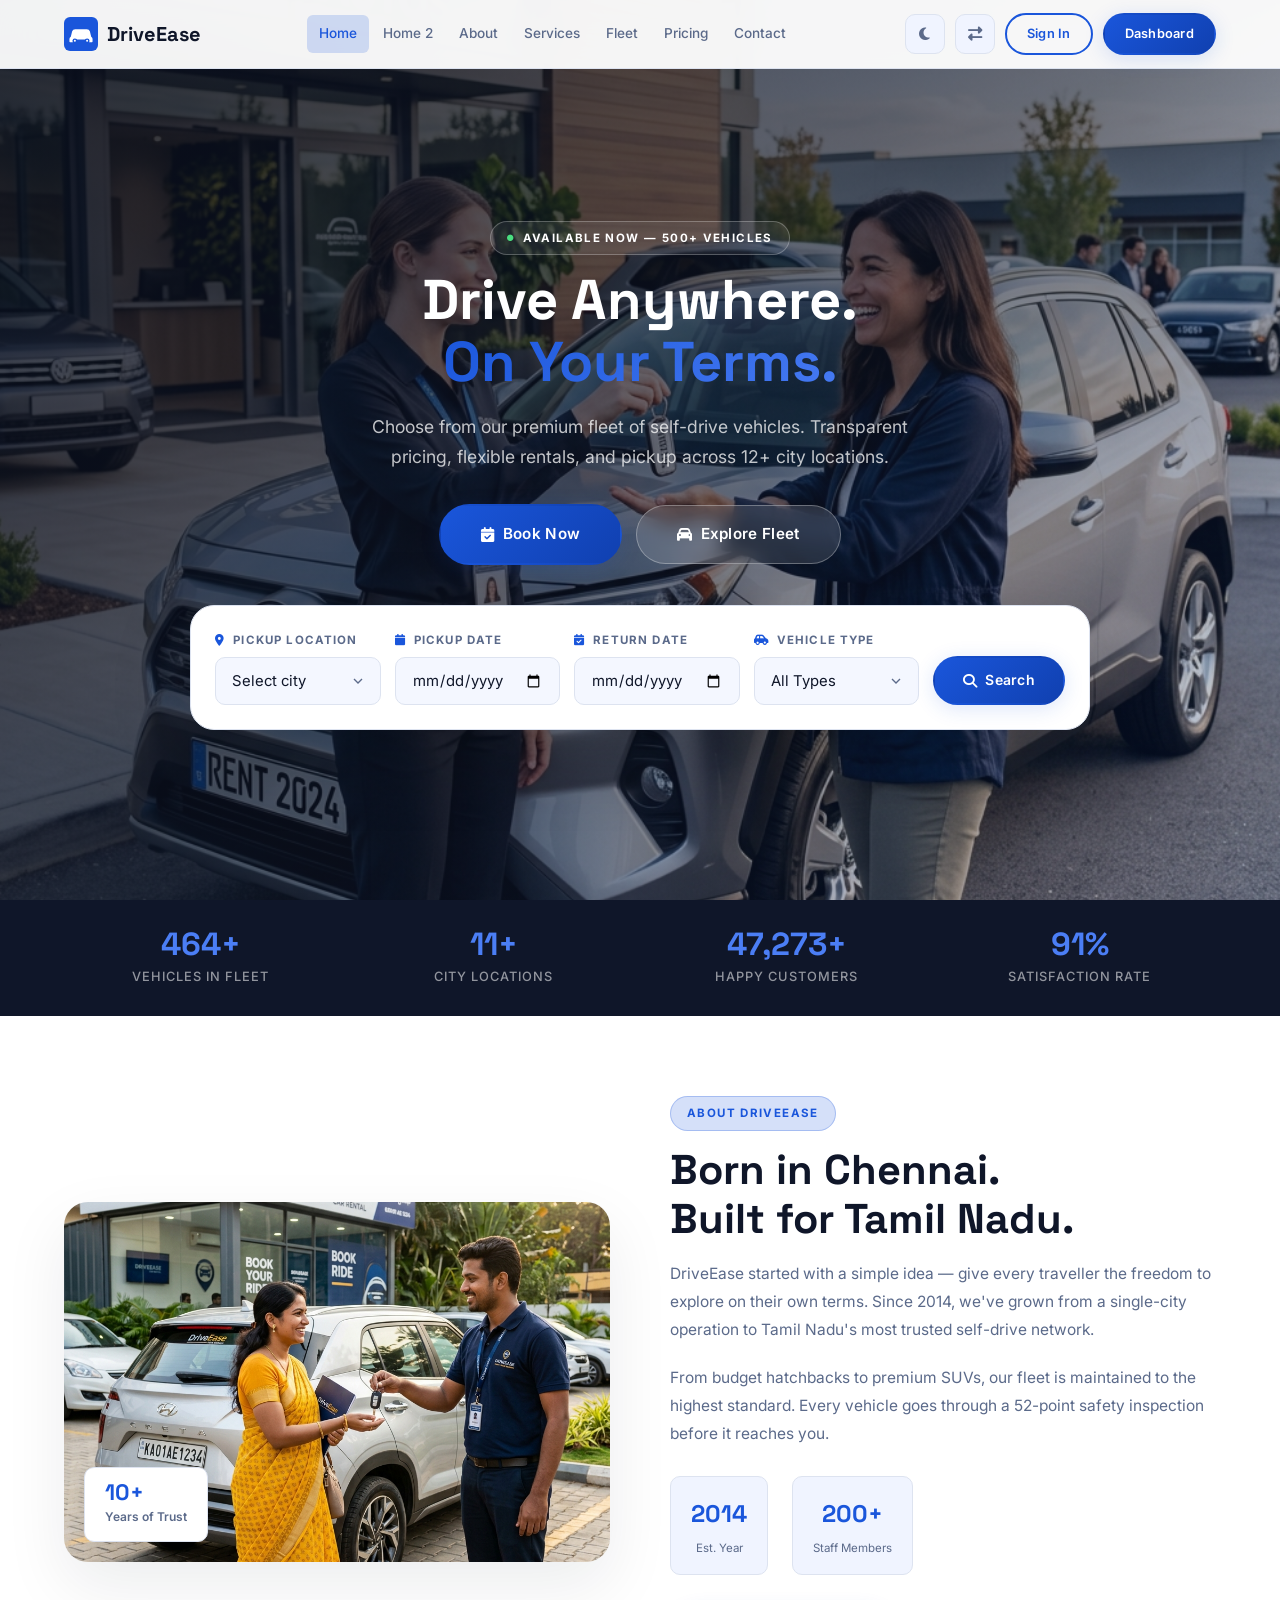
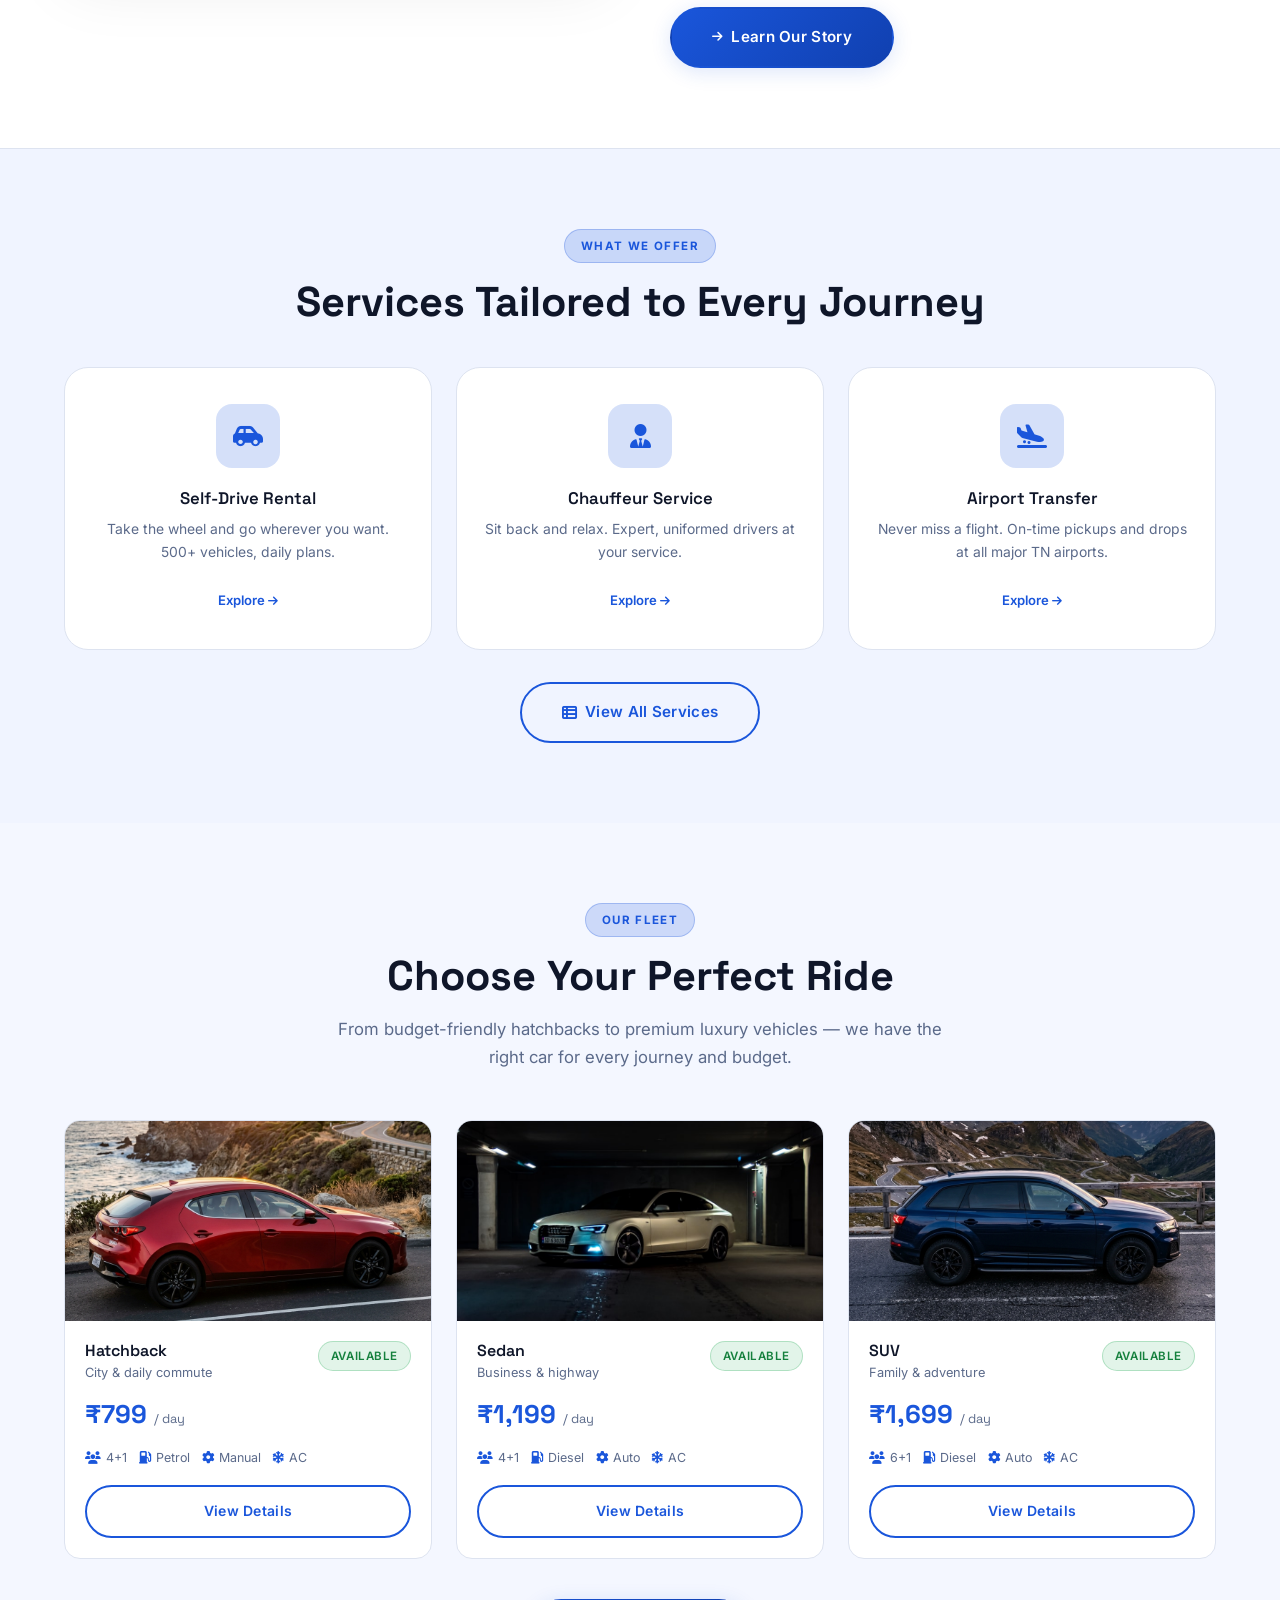
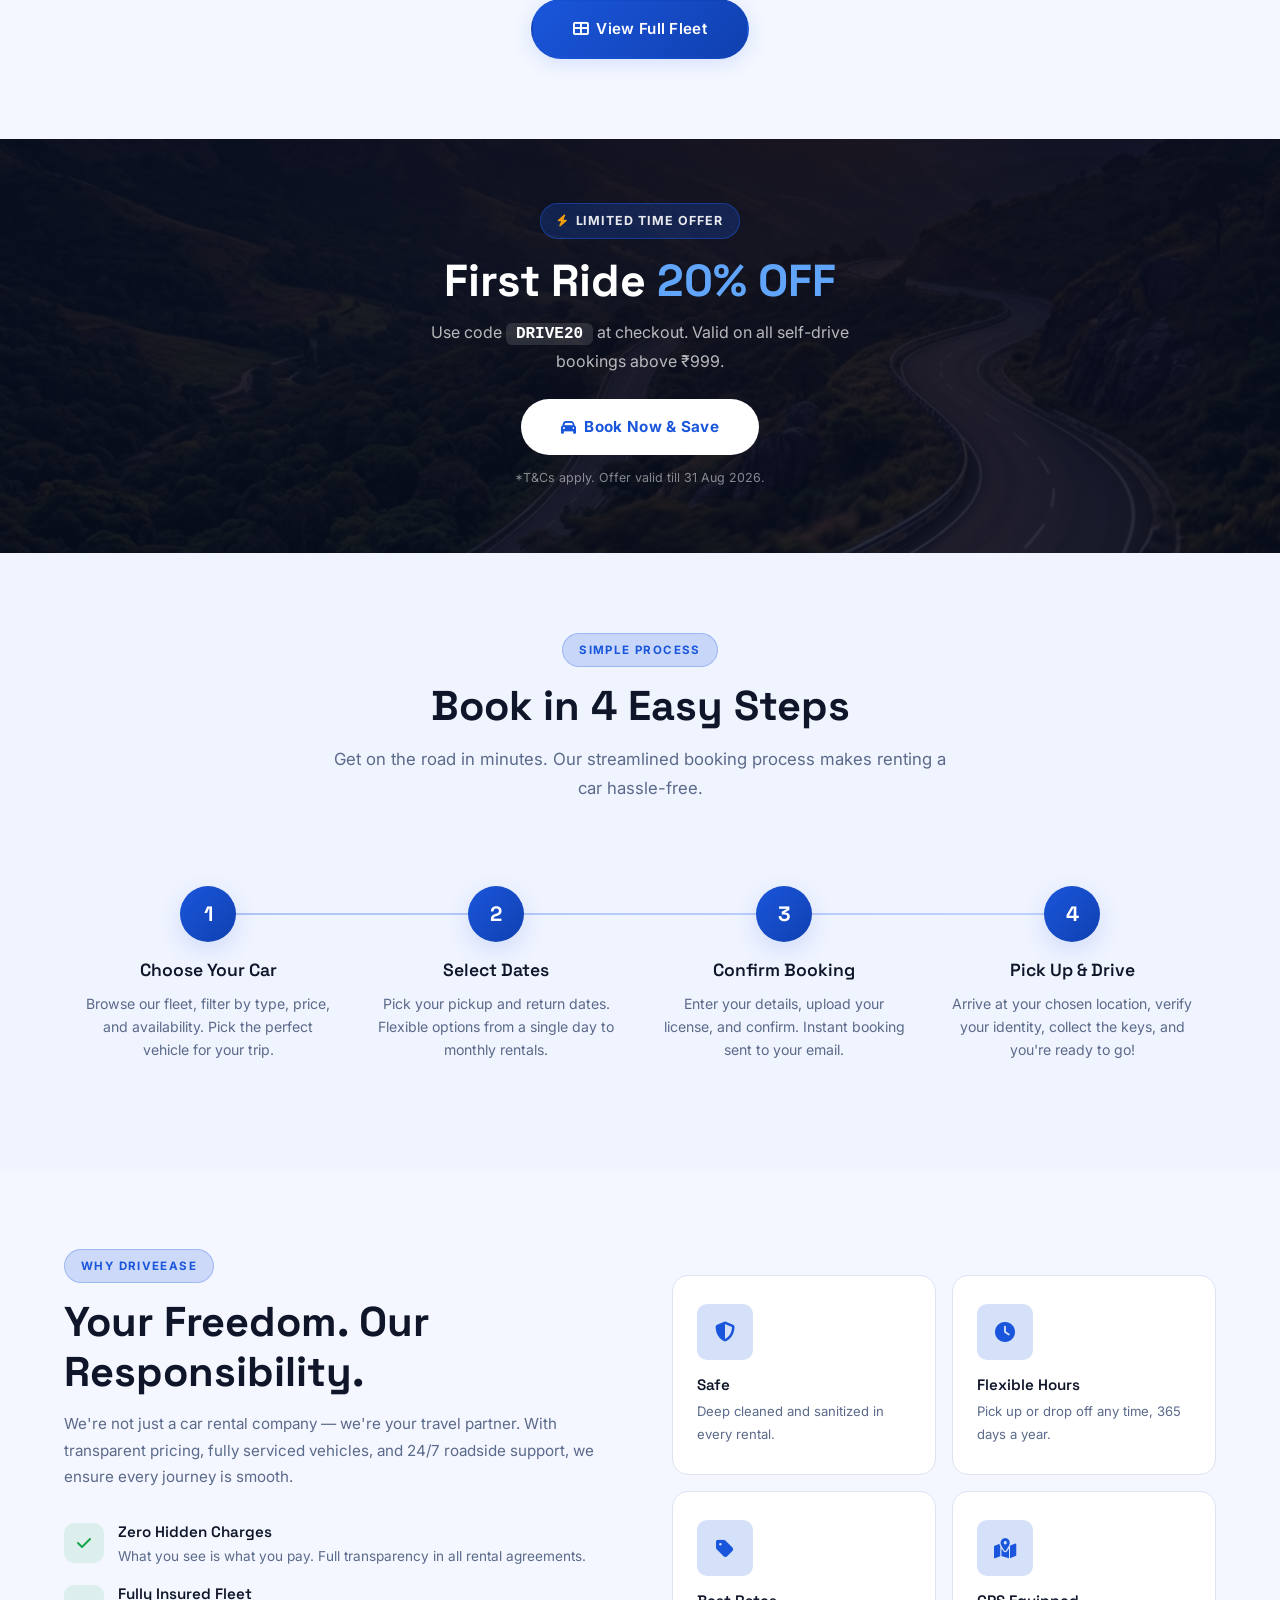
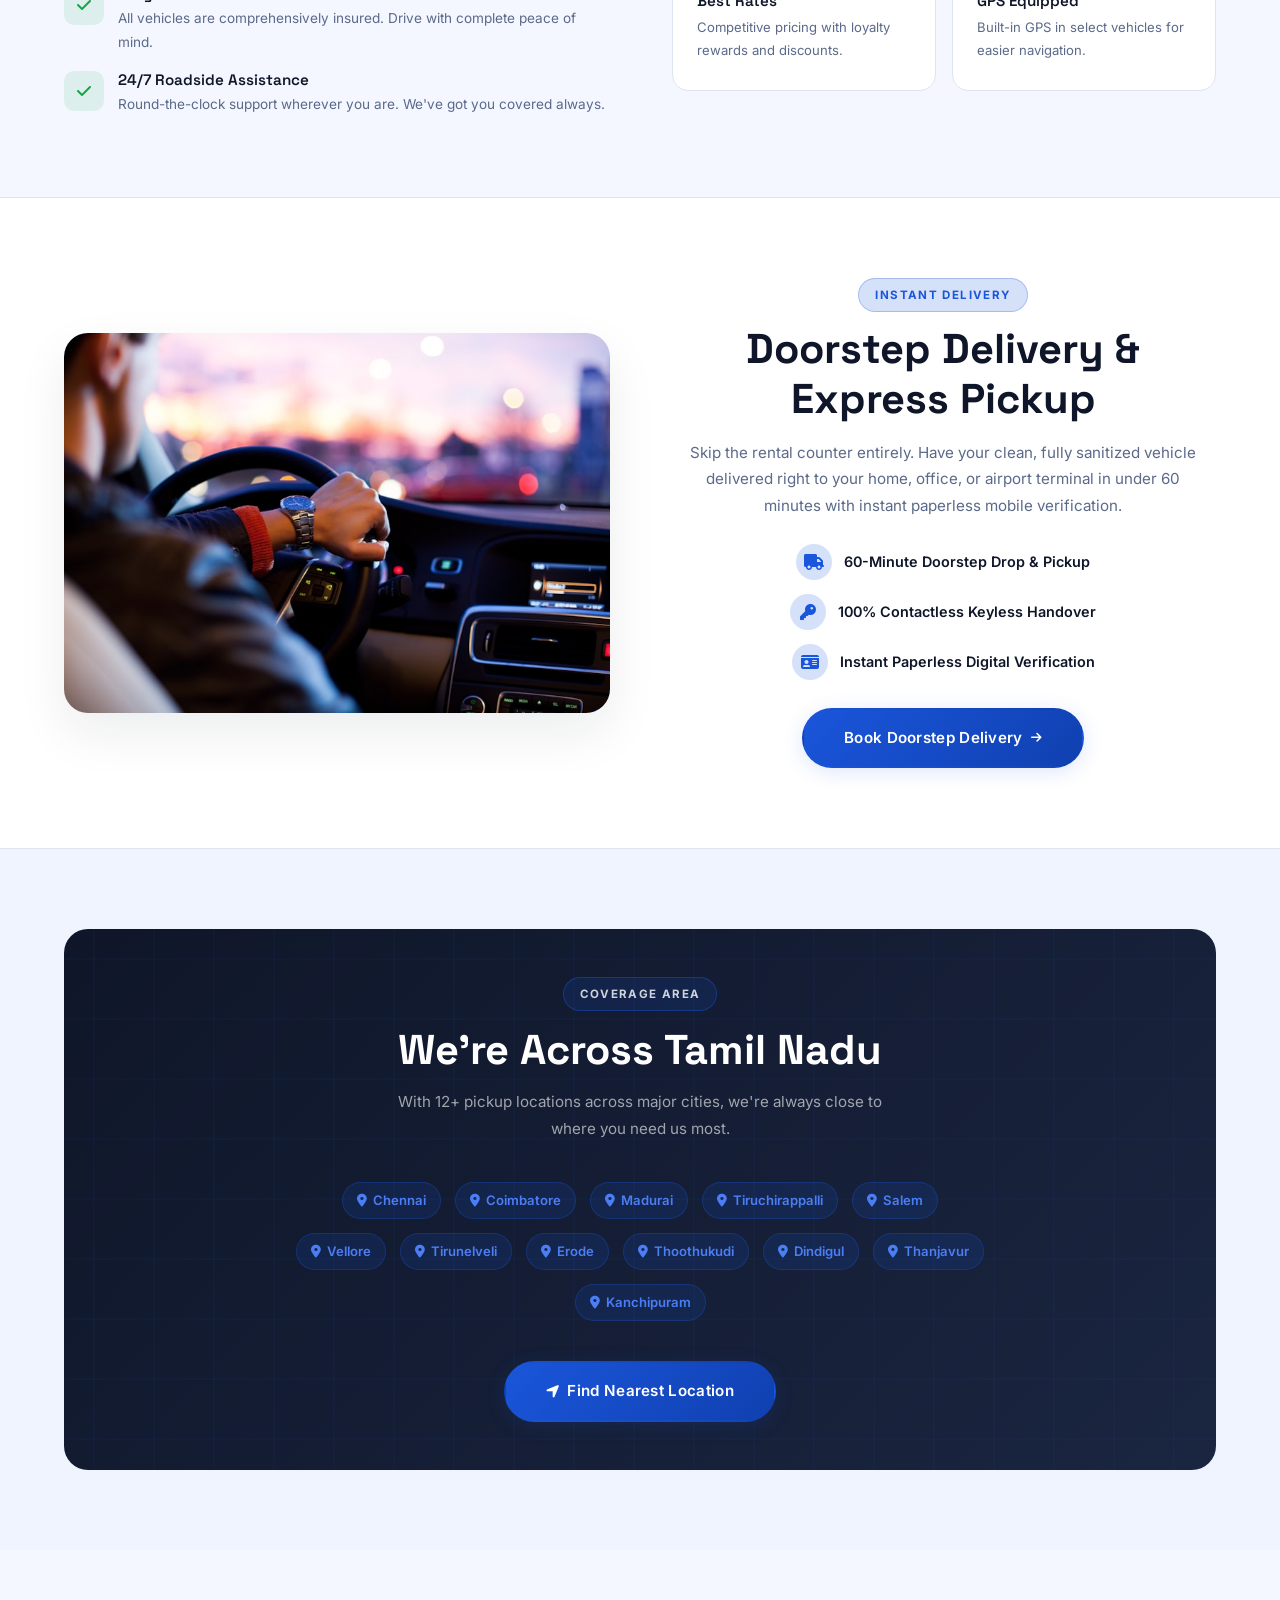
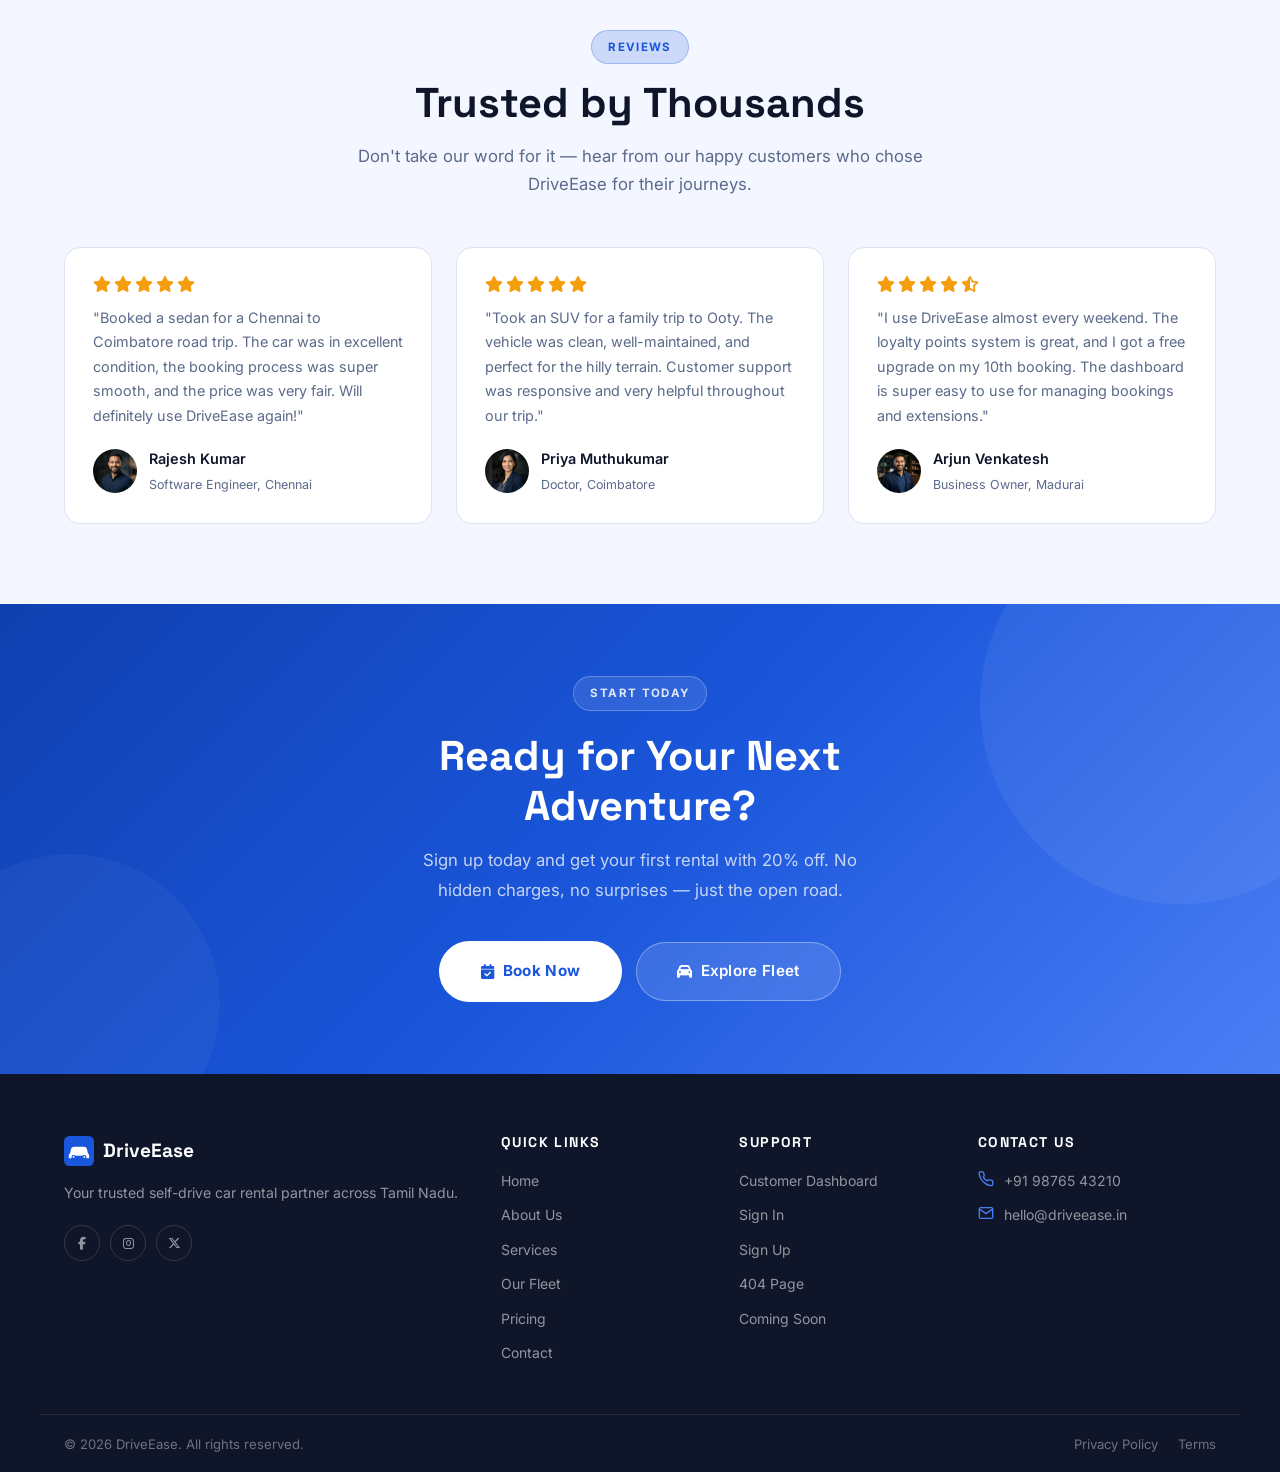
==== commit 4f428ed1: "fix" ====
--- a/index.html
+++ b/index.html
@@ -20,7 +20,7 @@
         .hero-home1 .hero-bg {
             position: absolute;
             inset: 0;
-            background-image: url('assets/hero_home1.png');
+            background-image: url('assets/hero_car_rental_home1.png');
             background-size: cover;
             background-position: center;
             transform: scale(1.03);
@@ -258,12 +258,12 @@
                 <p class="animate-on-scroll slide-up" style="color:rgba(255,255,255,0.75); font-size:1.1rem; line-height:1.7; margin:0 auto 32px; max-width:560px;">
                     Choose from our premium fleet of self-drive vehicles. Transparent pricing, flexible rentals, and pickup across 12+ city locations.
                 </p>
-                <div class="animate-on-scroll slide-up" style="display:flex; gap:14px; flex-wrap:wrap; justify-content:center;">
+                <div class="animate-on-scroll slide-up" style="display:flex; flex-direction:row; align-items:center; gap:14px; flex-wrap:wrap; justify-content:center;">
                     <a href="fleet.html" class="btn btn-primary btn-lg">
-                        <i class="fas fa-car"></i> Browse Fleet
+                        <i class="fas fa-calendar-check"></i> Book Now
                     </a>
-                    <a href="about.html" class="btn btn-lg" style="background:rgba(255,255,255,0.12); color:#fff; border:1.5px solid rgba(255,255,255,0.3); backdrop-filter:blur(10px);">
-                        <i class="fas fa-play-circle"></i> How It Works
+                    <a href="fleet.html" class="btn btn-lg" style="background:rgba(255,255,255,0.12); color:#fff; border:1.5px solid rgba(255,255,255,0.3); backdrop-filter:blur(10px);">
+                        <i class="fas fa-car"></i> Explore Fleet
                     </a>
                 </div>
             </div>
@@ -788,9 +788,9 @@
         <p class="animate-on-scroll slide-up" style="color:rgba(255,255,255,0.75); margin-bottom:36px; font-size:1.05rem; max-width:480px; margin-left:auto; margin-right:auto;">
             Sign up today and get your first rental with 20% off. No hidden charges, no surprises — just the open road.
         </p>
-        <div class="animate-on-scroll zoom-in" style="display:flex; gap:14px; justify-content:center; flex-wrap:wrap;">
-            <a href="signup.html" class="btn btn-lg" style="background:#FFFFFF; color:var(--primary); font-weight:700;">
-                <i class="fas fa-user-plus"></i> Create Free Account
+        <div class="animate-on-scroll zoom-in" style="display:flex; flex-direction:row; align-items:center; gap:14px; justify-content:center; flex-wrap:wrap;">
+            <a href="fleet.html" class="btn btn-lg" style="background:#FFFFFF; color:var(--primary); font-weight:700;">
+                <i class="fas fa-calendar-check"></i> Book Now
             </a>
             <a href="fleet.html" class="btn btn-lg" style="background:rgba(255,255,255,0.12); color:#fff; border:1.5px solid rgba(255,255,255,0.35);">
                 <i class="fas fa-car"></i> Explore Fleet
--- a/style.css
+++ b/style.css
@@ -251,6 +251,7 @@
     max-width: 1200px;
     margin: 0 auto;
     padding: 0 24px;
+    width: 100%;
 }
 
 .section-tag {
@@ -446,8 +447,11 @@
    NAVBAR
    ============================================================ */
 .navbar {
-    position: sticky;
+    position: fixed;
     top: 0;
+    left: 0;
+    right: 0;
+    width: 100%;
     z-index: 1000;
     background: rgba(255, 255, 255, 0.95);
     backdrop-filter: blur(20px);
@@ -823,31 +827,36 @@
     display: flex;
     align-items: center;
     justify-content: center;
-    gap: 10px;
+    gap: 9px;
     font-family: var(--font-heading);
-    font-size: 1.4rem;
+    font-size: 1.35rem;
     font-weight: 700;
     color: var(--text-dark);
     text-decoration: none;
-    margin-bottom: 28px;
+    margin-bottom: 20px;
     transition: opacity 0.2s;
+}
+
+.auth-logo svg {
+    width: 34px;
+    height: 34px;
 }
 
 .auth-logo:hover { opacity: 0.8; }
 
 .auth-title {
     font-family: var(--font-heading);
-    font-size: 1.8rem;
-    font-weight: 700;
+    font-size: 1.15rem;
+    font-weight: 600;
     color: var(--text-dark);
-    margin-bottom: 6px;
+    margin-bottom: 4px;
     text-align: center;
 }
 
 .auth-subtitle {
-    font-size: 0.9rem;
+    font-size: 0.88rem;
     color: var(--text-muted);
-    margin-bottom: 28px;
+    margin-bottom: 24px;
     text-align: center;
 }
 
@@ -1192,7 +1201,7 @@
     position: absolute;
     inset: 0;
     background-size: cover;
-    background-position: center 60%;
+    background-position: center;
 }
 
 .page-banner-overlay {
